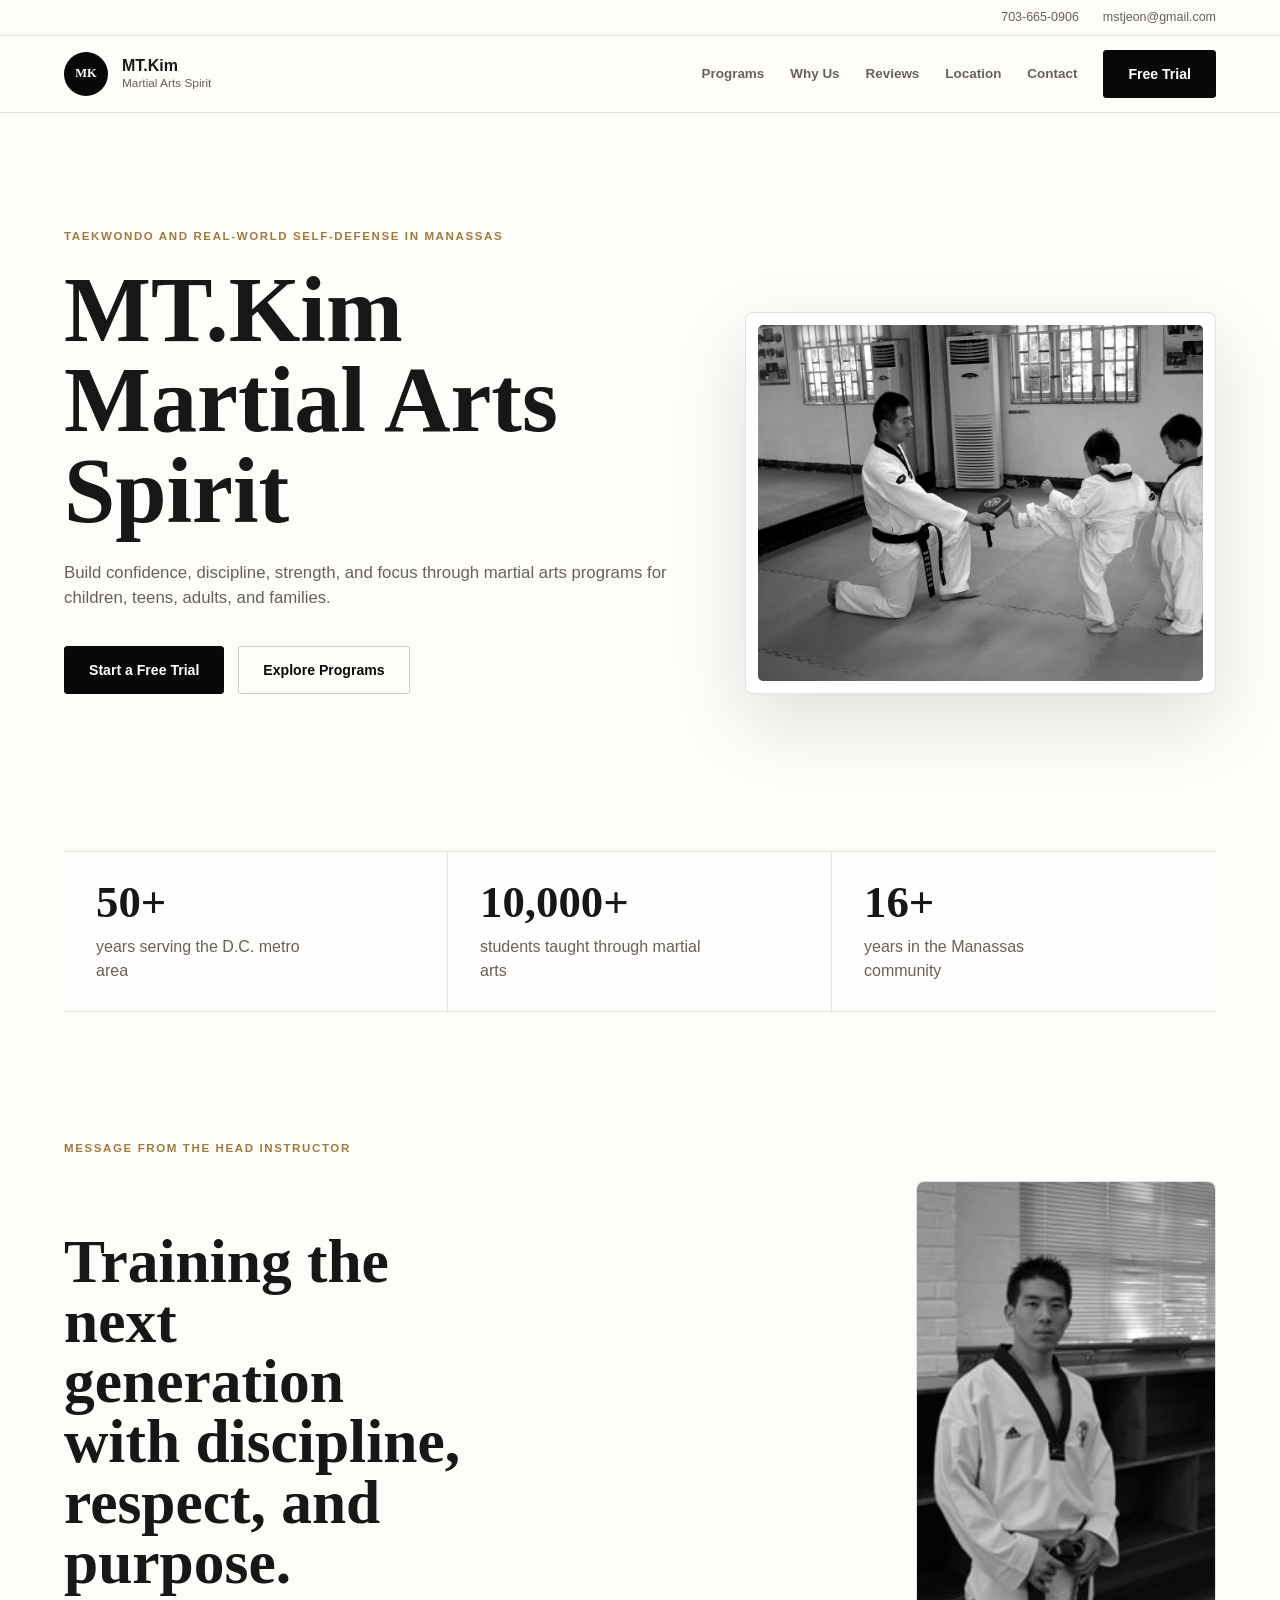
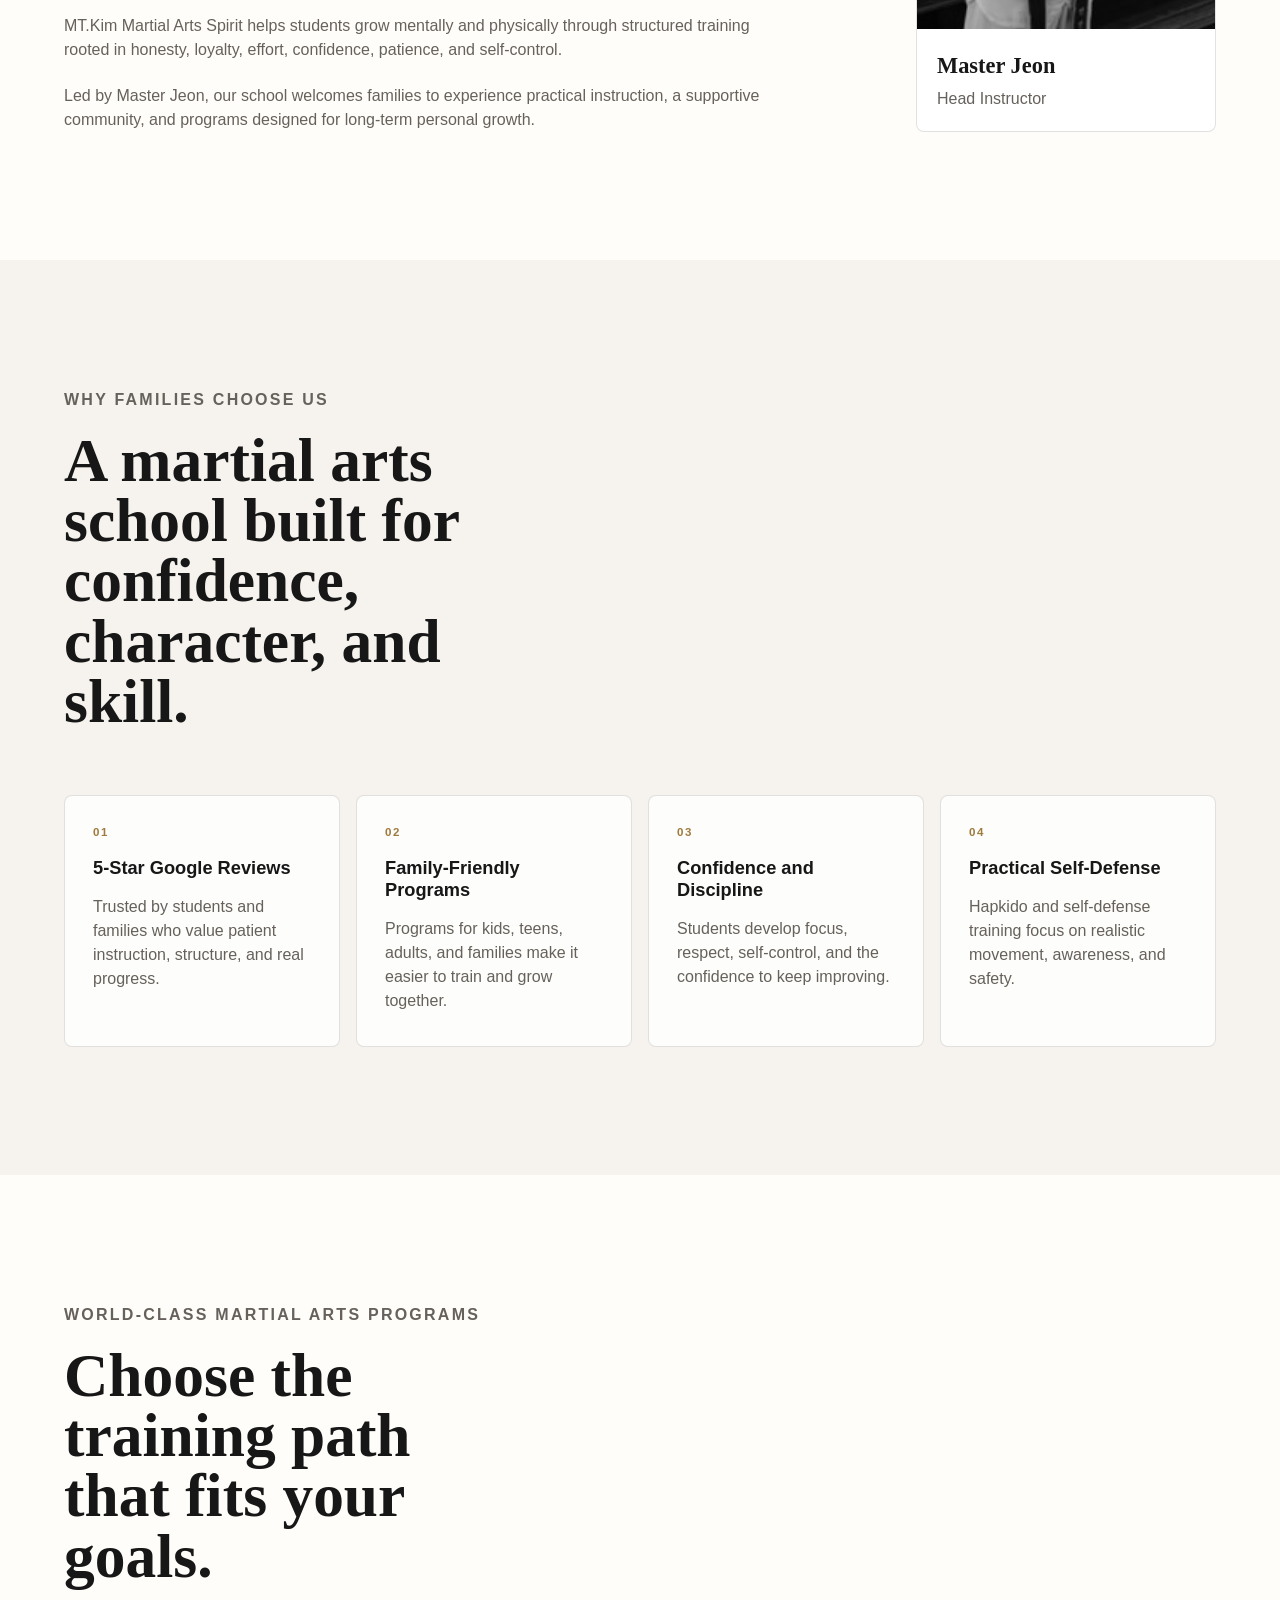
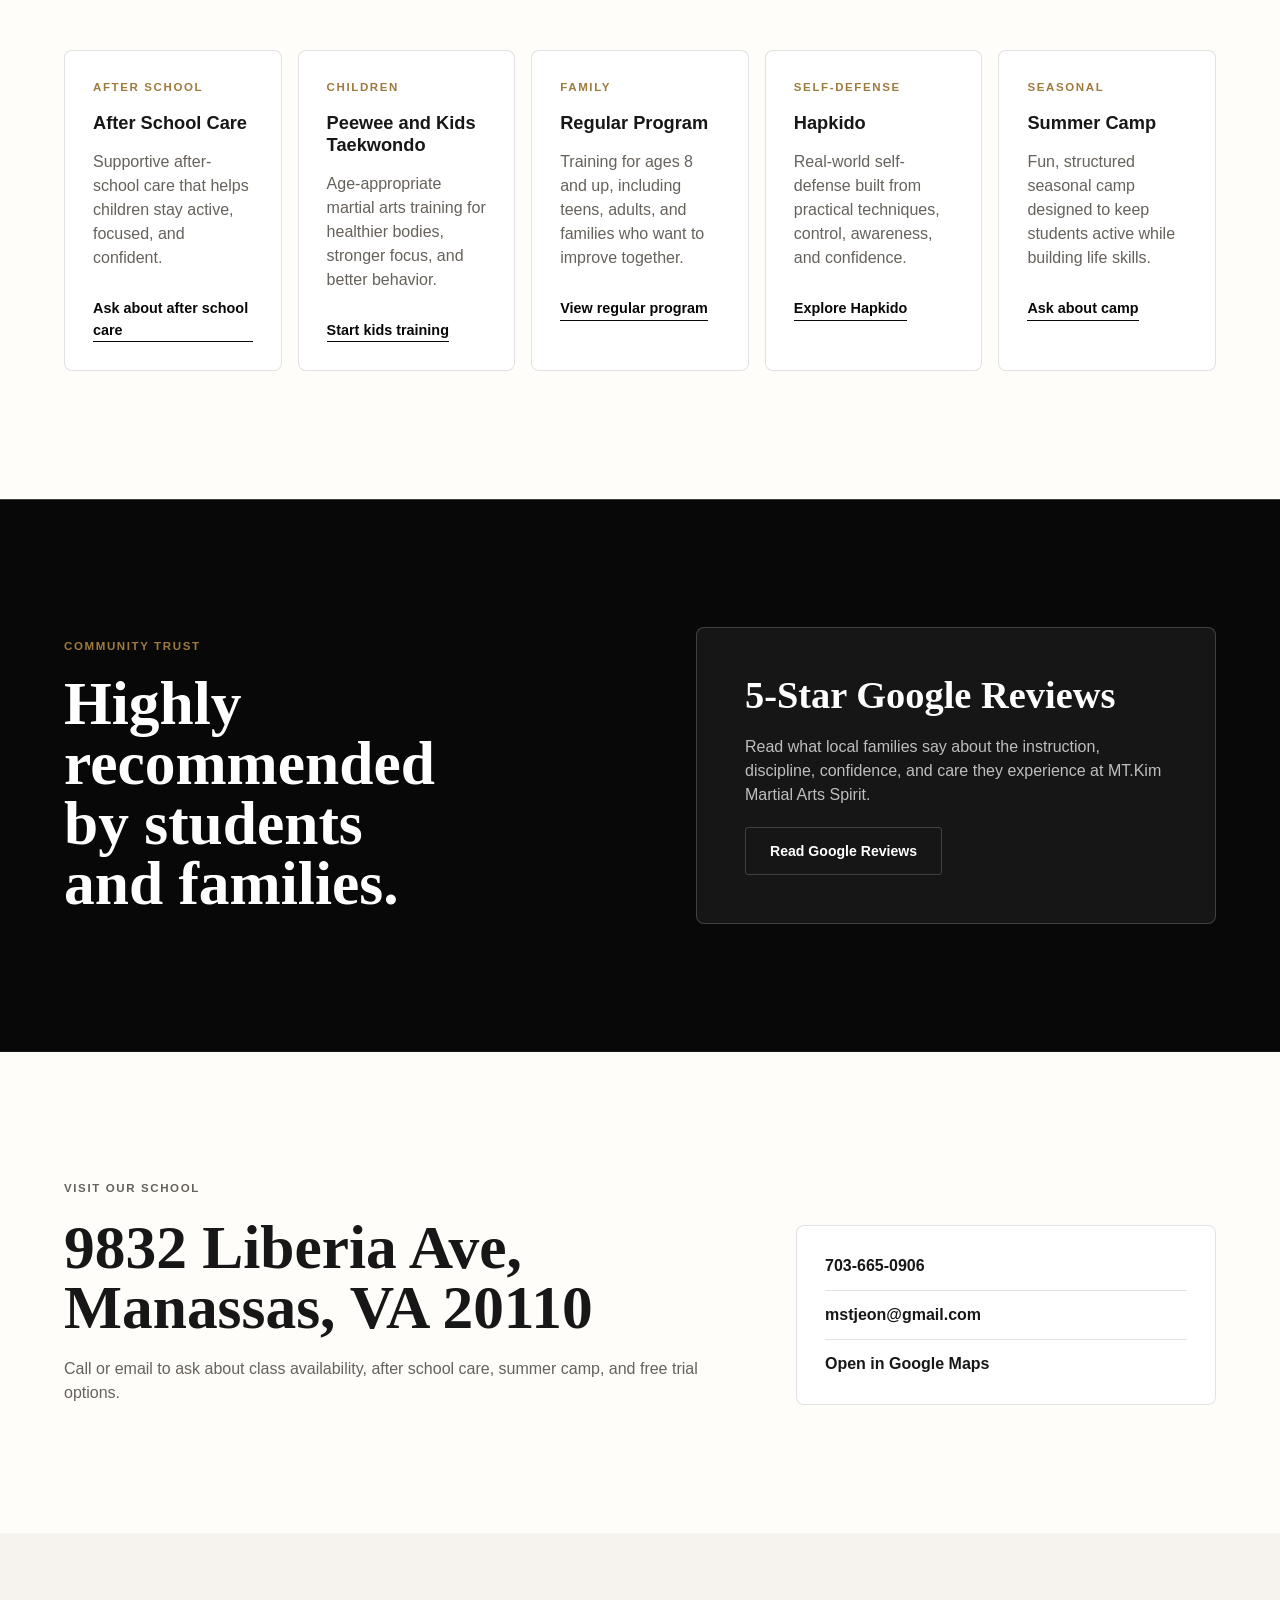
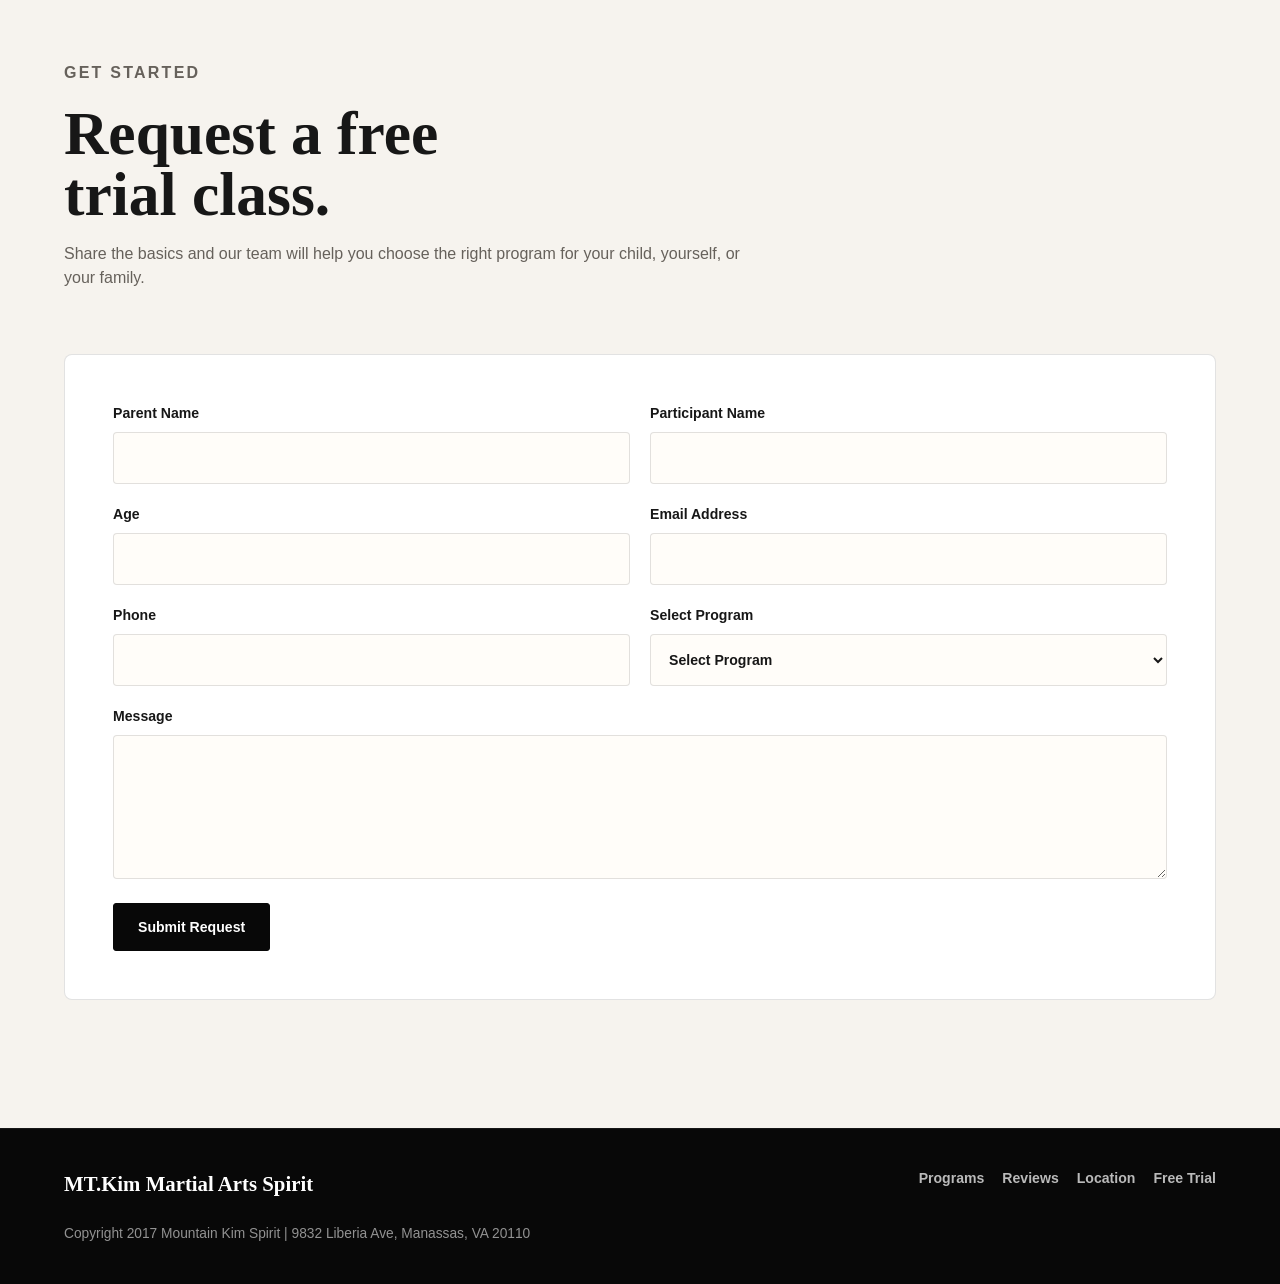
==== index.html @ e0087746 "Refine landing page visual design" ====
<!DOCTYPE html>
<html lang="en">
  <head>
    <meta charset="UTF-8" />
    <meta name="viewport" content="width=device-width, initial-scale=1.0" />
    <meta
      name="description"
      content="MT.Kim Martial Arts Spirit offers Taekwondo, Hapkido, after school care, summer camp, and family martial arts programs in Manassas, Virginia."
    />
    <meta
      http-equiv="Content-Security-Policy"
      content="default-src 'self'; base-uri 'self'; object-src 'none'; script-src 'self'; style-src 'self'; img-src 'self' data:; connect-src 'none'; font-src 'self'; form-action 'self'; upgrade-insecure-requests"
    />
    <meta name="referrer" content="strict-origin-when-cross-origin" />
    <title>MT.Kim Martial Arts Spirit | Taekwondo in Manassas, VA</title>
    <link rel="stylesheet" href="styles.css" />
    <script src="script.js" defer></script>
  </head>
  <body>
    <header class="site-header" data-header>
      <div class="top-bar" aria-label="School contact information">
        <a href="tel:+17036650906">703-665-0906</a>
        <a href="mailto:mstjeon@gmail.com">mstjeon@gmail.com</a>
      </div>

      <nav class="main-nav" aria-label="Primary navigation">
        <a class="brand" href="#home" aria-label="MT.Kim Martial Arts Spirit home">
          <span class="brand-mark" aria-hidden="true">MK</span>
          <span class="brand-text">
            <strong>MT.Kim</strong>
            <small>Martial Arts Spirit</small>
          </span>
        </a>

        <button
          class="nav-toggle"
          type="button"
          aria-label="Open navigation"
          aria-expanded="false"
          aria-controls="site-menu"
          data-nav-toggle
        >
          <span></span>
          <span></span>
        </button>

        <div class="nav-links" id="site-menu" data-nav-menu>
          <a href="#programs">Programs</a>
          <a href="#why-us">Why Us</a>
          <a href="#reviews">Reviews</a>
          <a href="#location">Location</a>
          <a href="#contact">Contact</a>
          <a class="nav-cta" href="#contact">Free Trial</a>
        </div>
      </nav>
    </header>

    <main>
      <section class="hero-section" id="home" aria-labelledby="hero-title">
        <div class="hero-content">
          <p class="eyebrow">Taekwondo and real-world self-defense in Manassas</p>
          <h1 id="hero-title">MT.Kim Martial Arts Spirit</h1>
          <p class="hero-copy">
            Build confidence, discipline, strength, and focus through martial arts programs for children, teens,
            adults, and families.
          </p>
          <div class="hero-actions" aria-label="Primary calls to action">
            <a class="button button-primary" href="#contact">Start a Free Trial</a>
            <a class="button button-secondary" href="#programs">Explore Programs</a>
          </div>
        </div>

        <figure class="hero-media">
          <img
            src="assets/taekwondo-training.jpg"
            alt="Taekwondo students training together in a clean martial arts studio"
            width="1280"
            height="848"
            decoding="async"
          />
        </figure>

        <dl class="trust-strip" aria-label="School highlights">
          <div>
            <dt>50+</dt>
            <dd>years serving the D.C. metro area</dd>
          </div>
          <div>
            <dt>10,000+</dt>
            <dd>students taught through martial arts</dd>
          </div>
          <div>
            <dt>16+</dt>
            <dd>years in the Manassas community</dd>
          </div>
        </dl>
      </section>

      <section class="intro-section" id="intro" aria-labelledby="intro-title">
        <div class="section-kicker">Message from the head instructor</div>
        <div class="intro-layout">
          <div class="intro-copy">
            <h2 id="intro-title">Training the next generation with discipline, respect, and purpose.</h2>
            <p>
              MT.Kim Martial Arts Spirit helps students grow mentally and physically through structured training rooted
              in honesty, loyalty, effort, confidence, patience, and self-control.
            </p>
            <p>
              Led by Master Jeon, our school welcomes families to experience practical instruction, a supportive
              community, and programs designed for long-term personal growth.
            </p>
          </div>
          <aside class="instructor-card" aria-label="Instructor information">
            <figure>
              <img
                src="assets/master-jeon.jpg"
                alt="Master Jeon, head instructor at MT.Kim Martial Arts Spirit"
                width="200"
                height="300"
                loading="lazy"
                decoding="async"
              />
            </figure>
            <div>
              <strong>Master Jeon</strong>
              <span>Head Instructor</span>
            </div>
          </aside>
        </div>
      </section>

      <section class="why-section" id="why-us" aria-labelledby="why-title">
        <div class="section-heading">
          <p class="eyebrow">Why families choose us</p>
          <h2 id="why-title">A martial arts school built for confidence, character, and skill.</h2>
        </div>

        <div class="feature-grid">
          <article class="feature-card">
            <span class="card-index">01</span>
            <h3>5-Star Google Reviews</h3>
            <p>Trusted by students and families who value patient instruction, structure, and real progress.</p>
          </article>
          <article class="feature-card">
            <span class="card-index">02</span>
            <h3>Family-Friendly Programs</h3>
            <p>Programs for kids, teens, adults, and families make it easier to train and grow together.</p>
          </article>
          <article class="feature-card">
            <span class="card-index">03</span>
            <h3>Confidence and Discipline</h3>
            <p>Students develop focus, respect, self-control, and the confidence to keep improving.</p>
          </article>
          <article class="feature-card">
            <span class="card-index">04</span>
            <h3>Practical Self-Defense</h3>
            <p>Hapkido and self-defense training focus on realistic movement, awareness, and safety.</p>
          </article>
        </div>
      </section>

      <section class="programs-section" id="programs" aria-labelledby="programs-title">
        <div class="section-heading">
          <p class="eyebrow">World-class martial arts programs</p>
          <h2 id="programs-title">Choose the training path that fits your goals.</h2>
        </div>

        <div class="program-grid">
          <article class="program-card">
            <span class="program-label">After School</span>
            <h3>After School Care</h3>
            <p>Supportive after-school care that helps children stay active, focused, and confident.</p>
            <a href="#contact">Ask about after school care</a>
          </article>
          <article class="program-card">
            <span class="program-label">Children</span>
            <h3>Peewee and Kids Taekwondo</h3>
            <p>Age-appropriate martial arts training for healthier bodies, stronger focus, and better behavior.</p>
            <a href="#contact">Start kids training</a>
          </article>
          <article class="program-card">
            <span class="program-label">Family</span>
            <h3>Regular Program</h3>
            <p>Training for ages 8 and up, including teens, adults, and families who want to improve together.</p>
            <a href="#contact">View regular program</a>
          </article>
          <article class="program-card">
            <span class="program-label">Self-Defense</span>
            <h3>Hapkido</h3>
            <p>Real-world self-defense built from practical techniques, control, awareness, and confidence.</p>
            <a href="#contact">Explore Hapkido</a>
          </article>
          <article class="program-card program-card-wide">
            <span class="program-label">Seasonal</span>
            <h3>Summer Camp</h3>
            <p>Fun, structured seasonal camp designed to keep students active while building life skills.</p>
            <a href="#contact">Ask about camp</a>
          </article>
        </div>
      </section>

      <section class="reviews-section" id="reviews" aria-labelledby="reviews-title">
        <div>
          <p class="eyebrow">Community trust</p>
          <h2 id="reviews-title">Highly recommended by students and families.</h2>
        </div>
        <div class="review-panel">
          <strong>5-Star Google Reviews</strong>
          <p>
            Read what local families say about the instruction, discipline, confidence, and care they experience at
            MT.Kim Martial Arts Spirit.
          </p>
          <a
            class="button button-secondary"
            href="https://www.google.com/search?q=MT.Kim+Martial+Arts+Spirit+reviews"
            target="_blank"
            rel="noopener noreferrer"
          >
            Read Google Reviews
          </a>
        </div>
      </section>

      <section class="location-section" id="location" aria-labelledby="location-title">
        <div class="location-copy">
          <p class="eyebrow">Visit our school</p>
          <h2 id="location-title">9832 Liberia Ave, Manassas, VA 20110</h2>
          <p>
            Call or email to ask about class availability, after school care, summer camp, and free trial options.
          </p>
        </div>
        <address class="contact-panel">
          <a href="tel:+17036650906">703-665-0906</a>
          <a href="mailto:mstjeon@gmail.com">mstjeon@gmail.com</a>
          <a
            href="https://www.google.com/maps/search/?api=1&query=9832+Liberia+Ave+Manassas+VA+20110"
            target="_blank"
            rel="noopener noreferrer"
          >
            Open in Google Maps
          </a>
        </address>
      </section>

      <section class="contact-section" id="contact" aria-labelledby="contact-title">
        <div class="section-heading">
          <p class="eyebrow">Get started</p>
          <h2 id="contact-title">Request a free trial class.</h2>
          <p>
            Share the basics and our team will help you choose the right program for your child, yourself, or your
            family.
          </p>
        </div>

        <form class="contact-form" action="#" method="post" data-contact-form>
          <div class="form-grid">
            <label for="parent-name">
              Parent Name
              <input id="parent-name" name="parentName" type="text" autocomplete="name" required />
            </label>
            <label for="participant-name">
              Participant Name
              <input id="participant-name" name="participantName" type="text" autocomplete="name" required />
            </label>
            <label for="age">
              Age
              <input id="age" name="age" type="number" inputmode="numeric" min="3" max="99" required />
            </label>
            <label for="email">
              Email Address
              <input id="email" name="email" type="email" autocomplete="email" required />
            </label>
            <label for="phone">
              Phone
              <input id="phone" name="phone" type="tel" autocomplete="tel" required />
            </label>
            <label for="program">
              Select Program
              <select id="program" name="program" required>
                <option value="">Select Program</option>
                <option value="kids-taekwondo">Kids Taekwondo</option>
                <option value="adult-taekwondo">Adult Taekwondo</option>
                <option value="family-taekwondo">Family Taekwondo</option>
                <option value="hapkido">Hapkido</option>
                <option value="summer-camp">Summer Camp</option>
                <option value="after-school-care">After School Care</option>
              </select>
            </label>
            <label class="form-wide" for="message">
              Message
              <textarea id="message" name="message" rows="5"></textarea>
            </label>
          </div>

          <div class="form-actions">
            <button class="button button-primary" type="submit">Submit Request</button>
            <p class="form-status" role="status" aria-live="polite" data-form-status></p>
          </div>
        </form>
      </section>
    </main>

    <footer class="site-footer">
      <a class="footer-brand" href="#home">MT.Kim Martial Arts Spirit</a>
      <div class="footer-links" aria-label="Footer navigation">
        <a href="#programs">Programs</a>
        <a href="#reviews">Reviews</a>
        <a href="#location">Location</a>
        <a href="#contact">Free Trial</a>
      </div>
      <p>Copyright 2017 Mountain Kim Spirit | 9832 Liberia Ave, Manassas, VA 20110</p>
    </footer>
  </body>
</html>
---- styles.css ----
:root {
  --black: #080808;
  --ink: #171717;
  --muted: #66615b;
  --stone: #f6f3ee;
  --paper: #fffdf9;
  --white: #ffffff;
  --line: rgba(23, 23, 23, 0.12);
  --line-strong: rgba(23, 23, 23, 0.22);
  --line-invert: rgba(255, 255, 255, 0.18);
  --gold: #9f7a3d;
  --shadow: 0 28px 80px rgba(8, 8, 8, 0.12);
  --shadow-tight: 0 16px 48px rgba(8, 8, 8, 0.1);
  --radius: 8px;
  --page: clamp(20px, 5vw, 80px);
  --max: 1320px;
  --sans: Arial, Helvetica, sans-serif;
  --serif: Georgia, "Times New Roman", serif;
}

*,
*::before,
*::after {
  box-sizing: border-box;
}

html {
  scroll-behavior: smooth;
  scroll-padding-top: 104px;
}

body {
  min-width: 320px;
  margin: 0;
  color: var(--ink);
  background: var(--paper);
  font-family: var(--sans);
  line-height: 1.5;
  overflow-x: clip;
  text-rendering: optimizeLegibility;
}

img,
svg {
  display: block;
  max-width: 100%;
}

img {
  height: auto;
}

a {
  color: inherit;
  text-decoration: none;
}

button,
input,
select,
textarea {
  font: inherit;
}

h1,
h2,
h3,
p,
figure,
dl,
dd {
  margin: 0;
}

.site-header {
  position: sticky;
  top: 0;
  z-index: 20;
  color: var(--ink);
  background: rgba(255, 253, 249, 0.94);
  border-bottom: 1px solid var(--line);
  backdrop-filter: blur(18px);
}

.site-header.is-scrolled {
  box-shadow: var(--shadow-tight);
}

.top-bar {
  display: flex;
  justify-content: flex-end;
  gap: 24px;
  max-width: var(--max);
  margin: 0 auto;
  padding: 8px var(--page);
  color: var(--muted);
  font-size: 0.78rem;
  border-bottom: 1px solid var(--line);
}

.main-nav {
  position: relative;
  display: flex;
  align-items: center;
  justify-content: space-between;
  gap: 32px;
  max-width: var(--max);
  min-height: 76px;
  margin: 0 auto;
  padding: 0 var(--page);
}

.brand {
  display: inline-flex;
  align-items: center;
  gap: 14px;
  min-width: 0;
  max-width: 100%;
}

.brand-mark {
  display: grid;
  flex: 0 0 auto;
  place-items: center;
  width: 44px;
  aspect-ratio: 1;
  color: var(--white);
  background: var(--black);
  border-radius: 50%;
  font-family: var(--serif);
  font-size: 0.78rem;
  font-weight: 700;
}

.brand-text {
  display: grid;
  gap: 2px;
}

.brand-text strong {
  font-size: 1rem;
  line-height: 1.1;
}

.brand-text small {
  color: var(--muted);
  font-size: 0.74rem;
  line-height: 1.2;
}

.nav-links {
  display: flex;
  align-items: center;
  gap: 26px;
  color: var(--muted);
  font-size: 0.84rem;
  font-weight: 800;
}

.nav-links a {
  padding: 10px 0;
  transition: color 160ms ease;
}

.nav-links a:hover {
  color: var(--black);
}

.nav-links .nav-cta,
.button {
  display: inline-flex;
  align-items: center;
  justify-content: center;
  min-height: 48px;
  padding: 0 24px;
  border: 1px solid currentColor;
  border-radius: 3px;
  font-size: 0.88rem;
  font-weight: 900;
  line-height: 1;
  text-align: center;
  transition: background 180ms ease, border-color 180ms ease, color 180ms ease, transform 180ms ease;
}

.button:hover,
.nav-links .nav-cta:hover {
  transform: translateY(-2px);
}

.nav-links .nav-cta,
.button-primary {
  color: var(--white);
  border-color: var(--black);
  background: var(--black);
}

.button-secondary {
  color: var(--black);
  border-color: var(--line-strong);
  background: transparent;
}

.nav-toggle {
  display: none;
  flex: 0 0 auto;
  place-content: center;
  width: 44px;
  height: 44px;
  border: 1px solid var(--line-strong);
  border-radius: 50%;
  color: var(--black);
  background: transparent;
  cursor: pointer;
}

.nav-toggle span {
  display: block;
  width: 18px;
  height: 2px;
  margin: 4px auto;
  background: currentColor;
}

.hero-section {
  display: grid;
  grid-template-columns: minmax(0, 1fr) minmax(320px, 0.78fr);
  gap: clamp(40px, 6vw, 96px);
  align-items: center;
  max-width: var(--max);
  margin: 0 auto;
  padding: clamp(72px, 9vw, 128px) var(--page) 0;
  background: var(--paper);
}

.hero-content {
  padding-bottom: clamp(40px, 7vw, 80px);
}

.eyebrow,
.section-kicker,
.card-index,
.program-label {
  color: var(--gold);
  font-size: 0.72rem;
  font-weight: 900;
  letter-spacing: 0.14em;
  text-transform: uppercase;
}

.hero-content .eyebrow {
  margin-bottom: 20px;
}

h1,
h2 {
  font-family: var(--serif);
  font-weight: 700;
  letter-spacing: 0;
  line-height: 0.98;
}

h1 {
  max-width: 12ch;
  font-size: clamp(3.4rem, 7.2vw, 6.7rem);
}

h2 {
  max-width: 13ch;
  font-size: clamp(2.15rem, 4.8vw, 4.75rem);
}

h3 {
  color: inherit;
  font-size: clamp(1.14rem, 1.35vw, 1.38rem);
  line-height: 1.2;
}

.hero-copy {
  max-width: 620px;
  margin-top: 24px;
  color: var(--muted);
  font-size: clamp(1.05rem, 1.3vw, 1.24rem);
}

.hero-actions {
  display: flex;
  flex-wrap: wrap;
  gap: 14px;
  margin-top: 36px;
}

.hero-media {
  position: relative;
  align-self: end;
  margin-bottom: clamp(40px, 7vw, 80px);
  padding: 12px;
  border: 1px solid var(--line);
  border-radius: var(--radius);
  background: var(--white);
  box-shadow: var(--shadow);
}

.hero-media::before {
  position: absolute;
  inset: 28px -18px -18px 28px;
  z-index: -1;
  border: 1px solid var(--line-strong);
  border-radius: var(--radius);
  content: "";
}

.hero-media img {
  width: 100%;
  aspect-ratio: 5 / 4;
  object-fit: cover;
  border-radius: 5px;
  filter: grayscale(1) contrast(1.04);
}

.trust-strip {
  grid-column: 1 / -1;
  display: grid;
  grid-template-columns: repeat(3, minmax(0, 1fr));
  border-top: 1px solid var(--line);
  border-bottom: 1px solid var(--line);
}

.trust-strip div {
  min-height: 128px;
  padding: 28px 32px;
  border-right: 1px solid var(--line);
  background: rgba(255, 255, 255, 0.58);
}

.trust-strip div:last-child {
  border-right: 0;
}

.trust-strip dt {
  font-family: var(--serif);
  font-size: clamp(2.1rem, 3.5vw, 3.75rem);
  font-weight: 700;
  line-height: 1;
}

.trust-strip dd {
  max-width: 230px;
  margin-top: 10px;
  color: var(--muted);
}

.intro-section,
.why-section,
.programs-section,
.reviews-section,
.location-section,
.contact-section {
  max-width: var(--max);
  margin: 0 auto;
  padding: clamp(72px, 10vw, 136px) var(--page);
}

.intro-layout {
  display: grid;
  grid-template-columns: minmax(0, 1fr) minmax(240px, 320px);
  gap: clamp(32px, 7vw, 104px);
  align-items: end;
  margin-top: 24px;
}

.intro-copy p,
.section-heading p,
.feature-card p,
.program-card p,
.review-panel p,
.location-copy p {
  color: var(--muted);
}

.intro-copy p {
  max-width: 720px;
  margin-top: 22px;
  font-size: clamp(1rem, 1.15vw, 1.13rem);
}

.instructor-card {
  justify-self: end;
  overflow: hidden;
  width: min(100%, 300px);
  border: 1px solid var(--line);
  border-radius: var(--radius);
  background: var(--white);
}

.instructor-card img {
  width: 100%;
  aspect-ratio: 2 / 3;
  object-fit: cover;
  filter: grayscale(1);
}

.instructor-card div {
  display: grid;
  gap: 4px;
  padding: 20px;
}

.instructor-card strong {
  font-family: var(--serif);
  font-size: 1.4rem;
}

.instructor-card span {
  color: var(--muted);
}

.why-section,
.contact-section {
  background: var(--stone);
  box-shadow: 0 0 0 100vmax var(--stone);
  clip-path: inset(0 -100vmax);
}

.section-heading {
  display: grid;
  gap: 18px;
  max-width: 840px;
  margin-bottom: clamp(32px, 5vw, 64px);
}

.section-heading p {
  max-width: 700px;
  font-size: clamp(1rem, 1.15vw, 1.13rem);
}

.feature-grid,
.program-grid {
  display: grid;
  gap: 16px;
}

.feature-grid {
  grid-template-columns: repeat(4, minmax(0, 1fr));
}

.feature-card,
.program-card {
  display: grid;
  align-content: start;
  gap: 16px;
  min-height: 252px;
  padding: 28px;
  border: 1px solid var(--line);
  border-radius: var(--radius);
  background: rgba(255, 255, 255, 0.78);
  transition: border-color 180ms ease, transform 180ms ease, box-shadow 180ms ease;
}

.feature-card:hover,
.program-card:hover {
  border-color: var(--line-strong);
  box-shadow: var(--shadow-tight);
  transform: translateY(-3px);
}

.program-grid {
  grid-template-columns: repeat(5, minmax(0, 1fr));
}

.program-card {
  min-height: 284px;
  background: var(--white);
}

.program-card a {
  align-self: end;
  justify-self: start;
  margin-top: 12px;
  color: var(--black);
  font-size: 0.9rem;
  font-weight: 900;
  border-bottom: 1px solid currentColor;
}

.reviews-section {
  display: grid;
  grid-template-columns: minmax(0, 1fr) minmax(280px, 520px);
  gap: clamp(32px, 6vw, 88px);
  align-items: center;
  color: var(--white);
  background: var(--black);
  box-shadow: 0 0 0 100vmax var(--black);
  clip-path: inset(0 -100vmax);
}

.reviews-section h2 {
  margin-top: 18px;
}

.review-panel {
  display: grid;
  gap: 20px;
  padding: clamp(28px, 4vw, 48px);
  border: 1px solid var(--line-invert);
  border-radius: var(--radius);
  background: rgba(255, 255, 255, 0.06);
}

.review-panel strong {
  font-family: var(--serif);
  font-size: clamp(1.8rem, 3vw, 3rem);
  line-height: 1;
}

.review-panel p {
  color: rgba(255, 255, 255, 0.72);
}

.review-panel .button-secondary {
  justify-self: start;
  color: var(--white);
  border-color: var(--line-invert);
}

.location-section {
  display: grid;
  grid-template-columns: minmax(0, 1fr) minmax(280px, 420px);
  gap: clamp(32px, 6vw, 88px);
  align-items: end;
}

.location-copy {
  display: grid;
  gap: 20px;
}

.location-copy h2 {
  max-width: 760px;
}

.contact-panel {
  display: grid;
  gap: 12px;
  padding: 28px;
  border: 1px solid var(--line);
  border-radius: var(--radius);
  font-style: normal;
  background: var(--white);
}

.contact-panel a {
  display: flex;
  justify-content: space-between;
  gap: 16px;
  padding-bottom: 12px;
  border-bottom: 1px solid var(--line);
  font-weight: 800;
}

.contact-panel a:last-child {
  padding-bottom: 0;
  border-bottom: 0;
}

.contact-form {
  padding: clamp(24px, 4vw, 48px);
  border: 1px solid var(--line);
  border-radius: var(--radius);
  background: var(--white);
}

.form-grid {
  display: grid;
  grid-template-columns: repeat(2, minmax(0, 1fr));
  gap: 20px;
}

.contact-form label {
  display: grid;
  gap: 8px;
  color: var(--ink);
  font-size: 0.88rem;
  font-weight: 900;
}

.contact-form input,
.contact-form select,
.contact-form textarea {
  width: 100%;
  min-height: 52px;
  padding: 12px 14px;
  color: var(--ink);
  border: 1px solid var(--line);
  border-radius: 4px;
  background: var(--paper);
  outline: none;
  transition: border-color 160ms ease, box-shadow 160ms ease;
}

.contact-form textarea {
  min-height: 144px;
  resize: vertical;
}

.contact-form input:focus,
.contact-form select:focus,
.contact-form textarea:focus {
  border-color: var(--black);
  box-shadow: 0 0 0 4px rgba(8, 8, 8, 0.08);
}

.form-wide {
  grid-column: 1 / -1;
}

.form-actions {
  display: flex;
  flex-wrap: wrap;
  align-items: center;
  gap: 20px;
  margin-top: 24px;
}

.form-status {
  min-height: 24px;
  color: var(--muted);
  font-weight: 700;
}

.site-footer {
  display: grid;
  grid-template-columns: minmax(0, 1fr) auto;
  gap: 24px;
  max-width: var(--max);
  margin: 0 auto;
  padding: 40px var(--page);
  color: rgba(255, 255, 255, 0.72);
  background: var(--black);
  box-shadow: 0 0 0 100vmax var(--black);
  clip-path: inset(0 -100vmax);
}

.footer-brand {
  color: var(--white);
  font-family: var(--serif);
  font-size: 1.3rem;
  font-weight: 700;
}

.footer-links {
  display: flex;
  flex-wrap: wrap;
  justify-content: flex-end;
  gap: 18px;
  font-size: 0.88rem;
  font-weight: 800;
}

.site-footer p {
  grid-column: 1 / -1;
  color: rgba(255, 255, 255, 0.56);
  font-size: 0.86rem;
}

@media (max-width: 1180px) {
  .program-grid {
    grid-template-columns: repeat(3, minmax(0, 1fr));
  }
}

@media (max-width: 1040px) {
  .hero-section,
  .intro-layout,
  .reviews-section,
  .location-section {
    grid-template-columns: 1fr;
  }

  .hero-media {
    max-width: 620px;
  }

  .instructor-card {
    justify-self: start;
  }

  .feature-grid {
    grid-template-columns: repeat(2, minmax(0, 1fr));
  }
}

@media (max-width: 860px) {
  html {
    scroll-padding-top: 84px;
  }

  .top-bar {
    display: none;
  }

  .main-nav {
    min-height: 72px;
  }

  .nav-toggle {
    display: inline-grid;
    margin-left: auto;
  }

  .brand {
    max-width: calc(100% - 60px);
  }

  .nav-links {
    position: absolute;
    top: calc(100% + 1px);
    right: var(--page);
    left: var(--page);
    display: none;
    padding: 16px;
    color: rgba(255, 255, 255, 0.78);
    border: 1px solid var(--line-invert);
    border-radius: var(--radius);
    background: var(--black);
    box-shadow: var(--shadow);
  }

  .nav-links.is-open {
    display: grid;
    gap: 8px;
  }

  .nav-links a {
    padding: 12px;
  }

  .nav-links a:hover {
    color: var(--white);
  }

  .nav-links .nav-cta {
    margin-top: 8px;
    color: var(--black);
    border-color: var(--white);
    background: var(--white);
  }

  .trust-strip {
    grid-template-columns: 1fr;
  }

  .trust-strip div {
    min-height: auto;
    border-right: 0;
    border-bottom: 1px solid var(--line);
  }

  .trust-strip div:last-child {
    border-bottom: 0;
  }
}

@media (max-width: 680px) {
  .brand {
    gap: 10px;
  }

  .brand-mark {
    width: 40px;
  }

  .brand-text strong {
    font-size: 0.92rem;
  }

  .brand-text small {
    font-size: 0.68rem;
  }

  h1 {
    max-width: 9ch;
    font-size: clamp(3rem, 15vw, 4.3rem);
  }

  h2 {
    max-width: none;
  }

  .hero-content .eyebrow {
    max-width: 32ch;
    font-size: 0.68rem;
    letter-spacing: 0.08em;
  }

  .hero-copy {
    max-width: 32ch;
    font-size: 1rem;
  }

  .hero-actions,
  .form-actions {
    align-items: stretch;
    flex-direction: column;
  }

  .button,
  .hero-actions .button,
  .form-actions .button {
    width: 100%;
  }

  .feature-grid,
  .program-grid,
  .form-grid,
  .site-footer {
    grid-template-columns: 1fr;
  }

  .feature-card,
  .program-card,
  .contact-form,
  .contact-panel,
  .review-panel {
    padding: 24px;
  }

  .footer-links {
    justify-content: flex-start;
  }
}
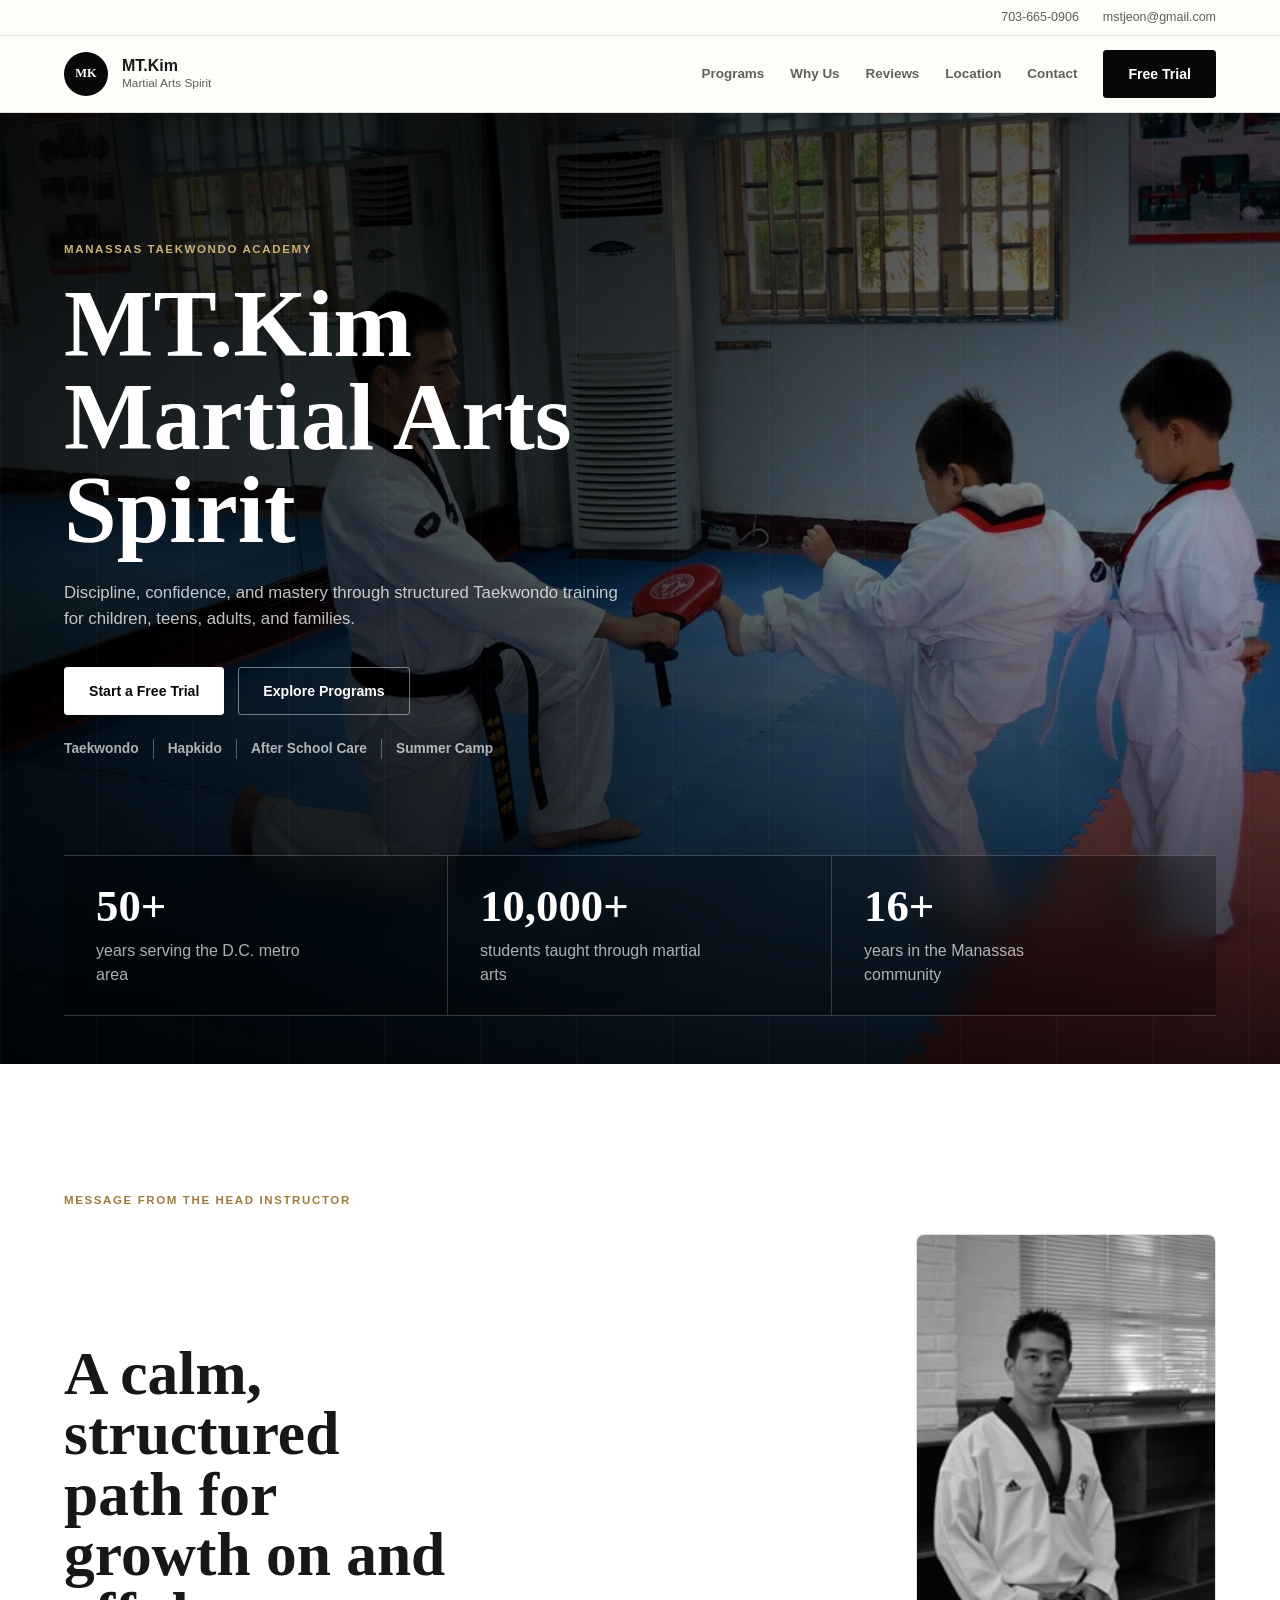
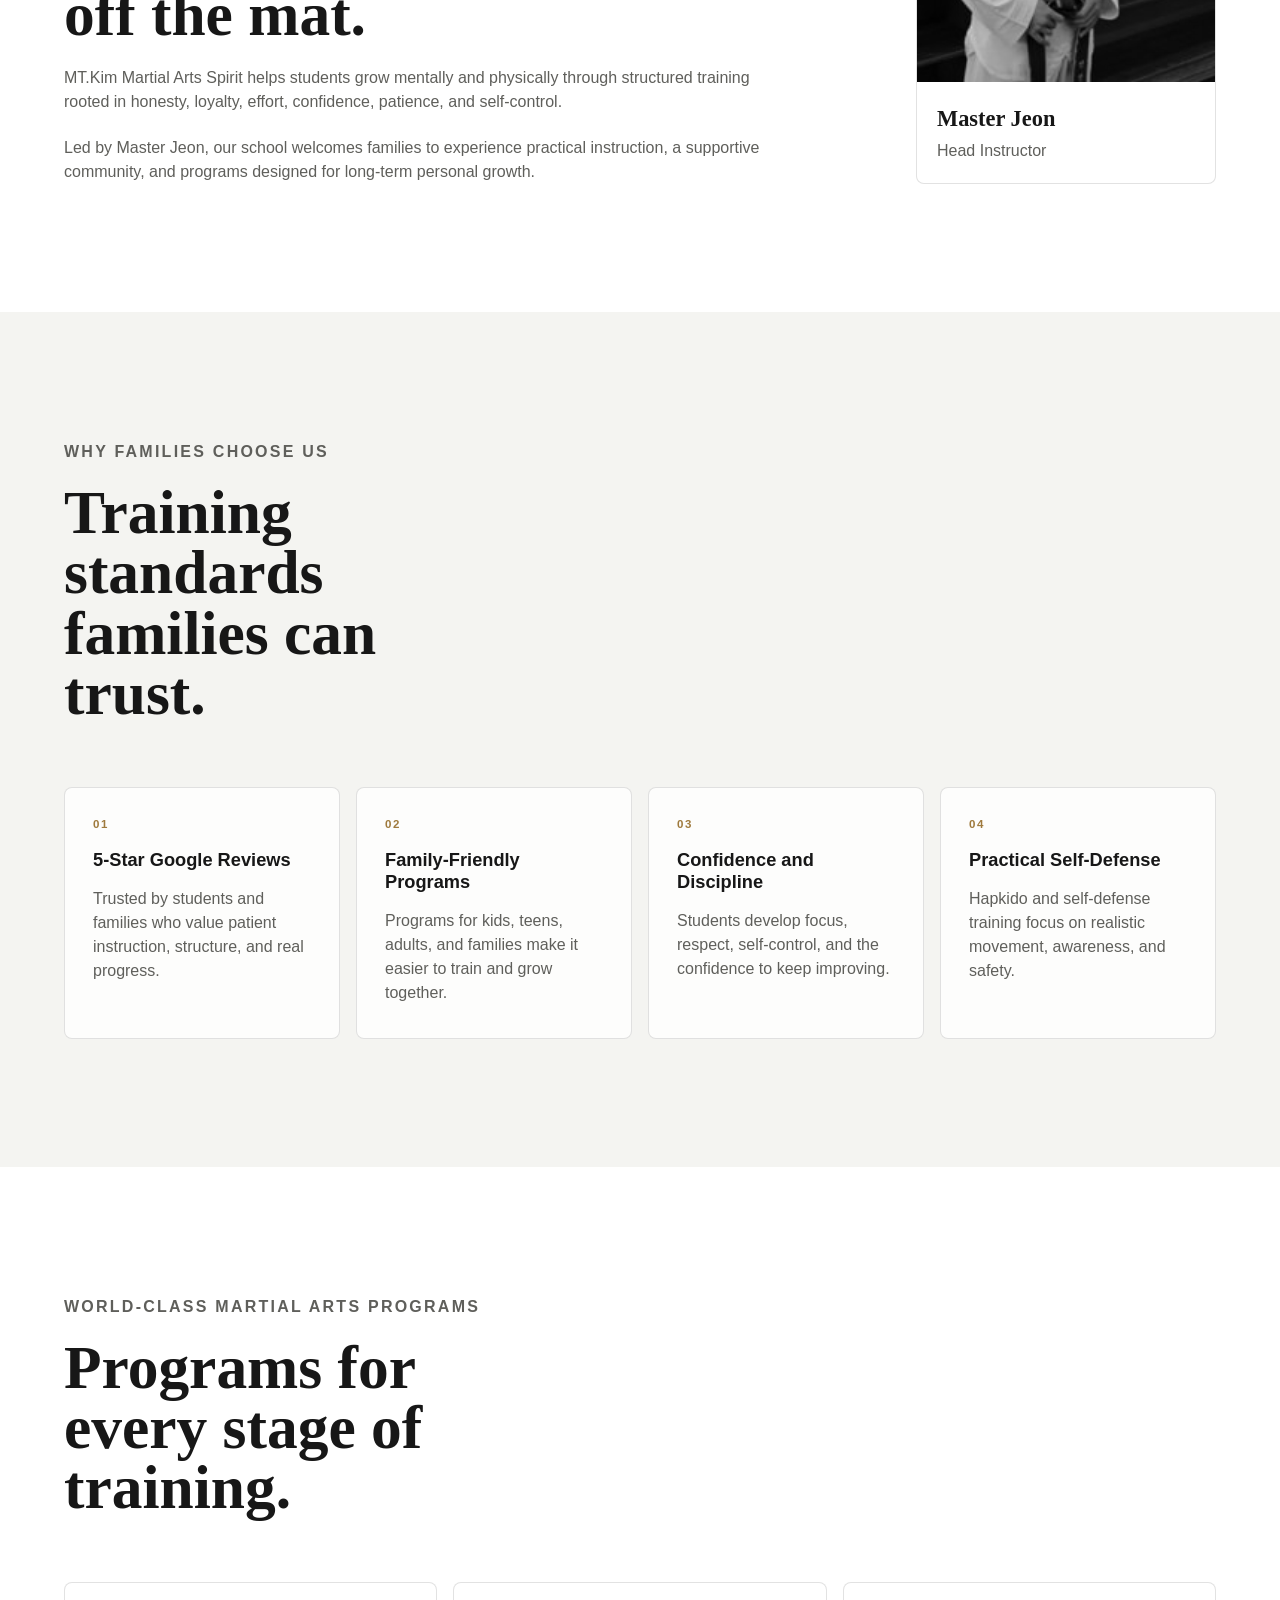
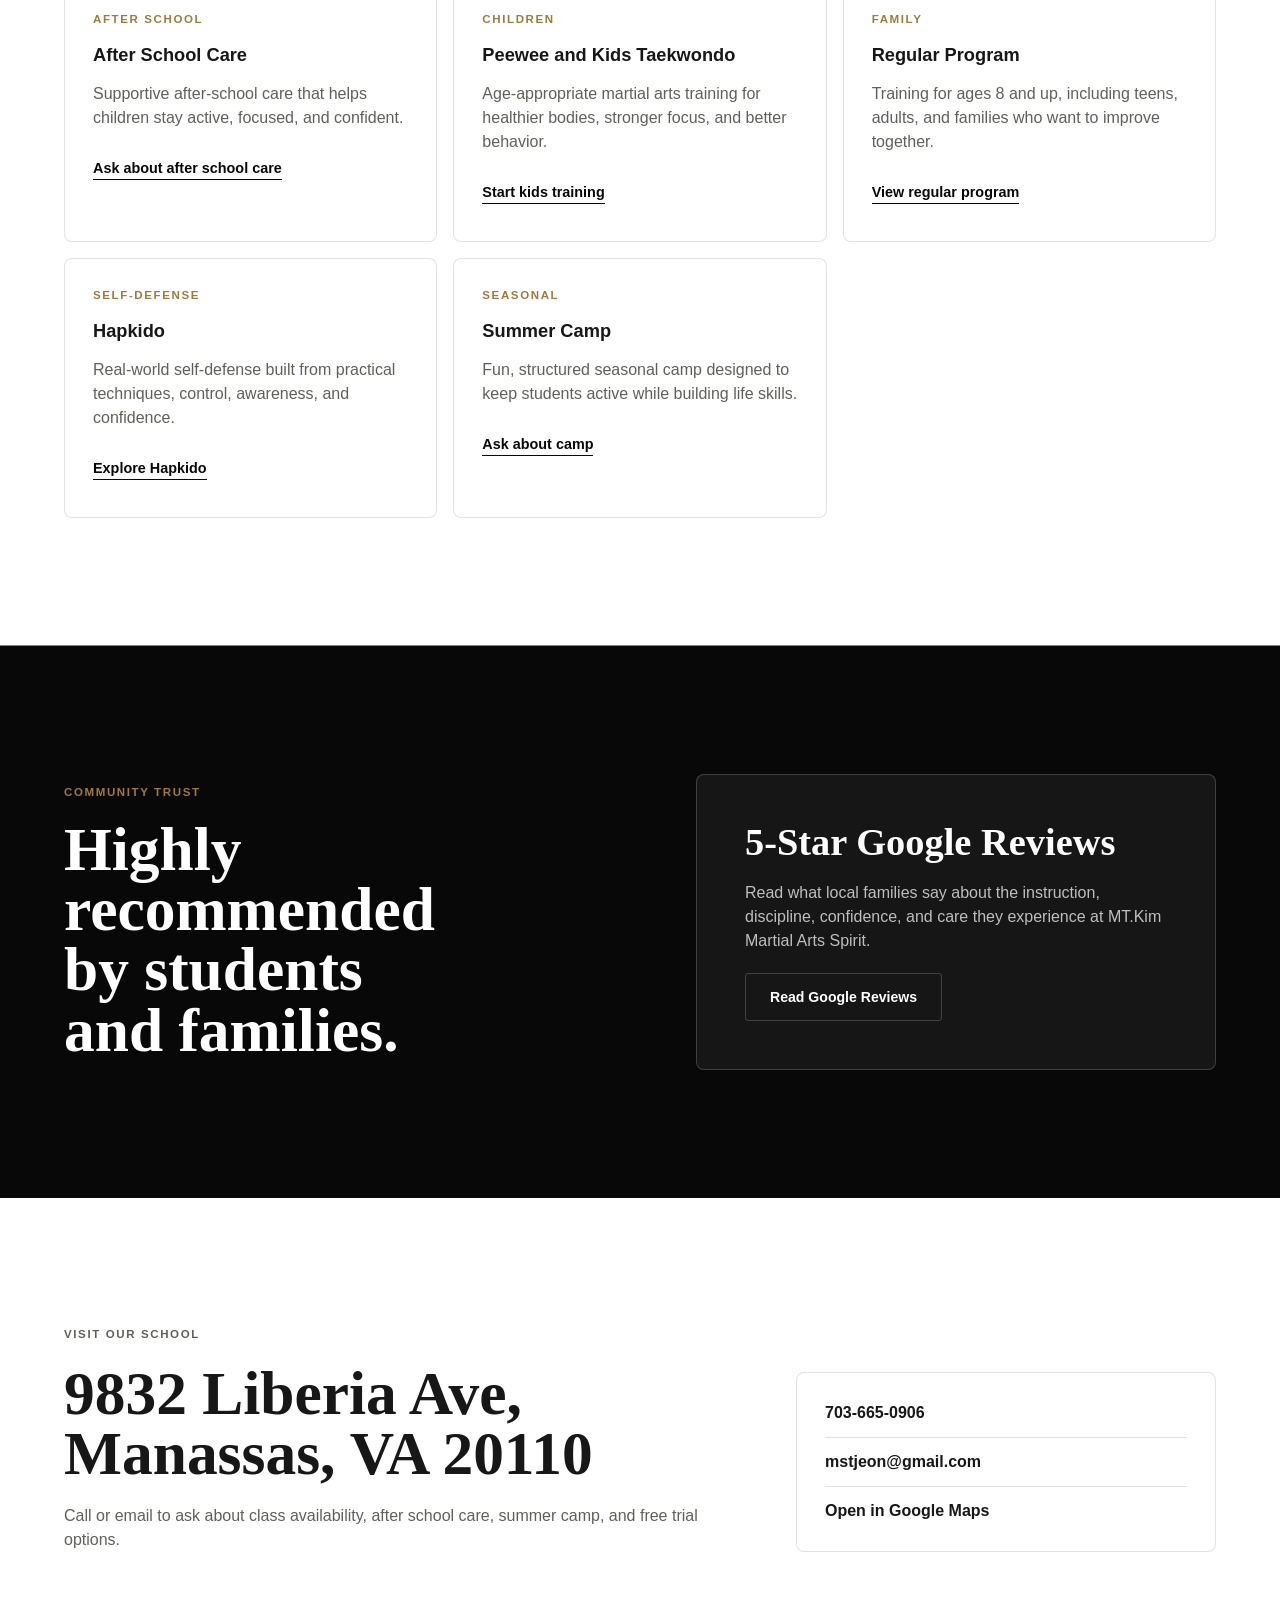
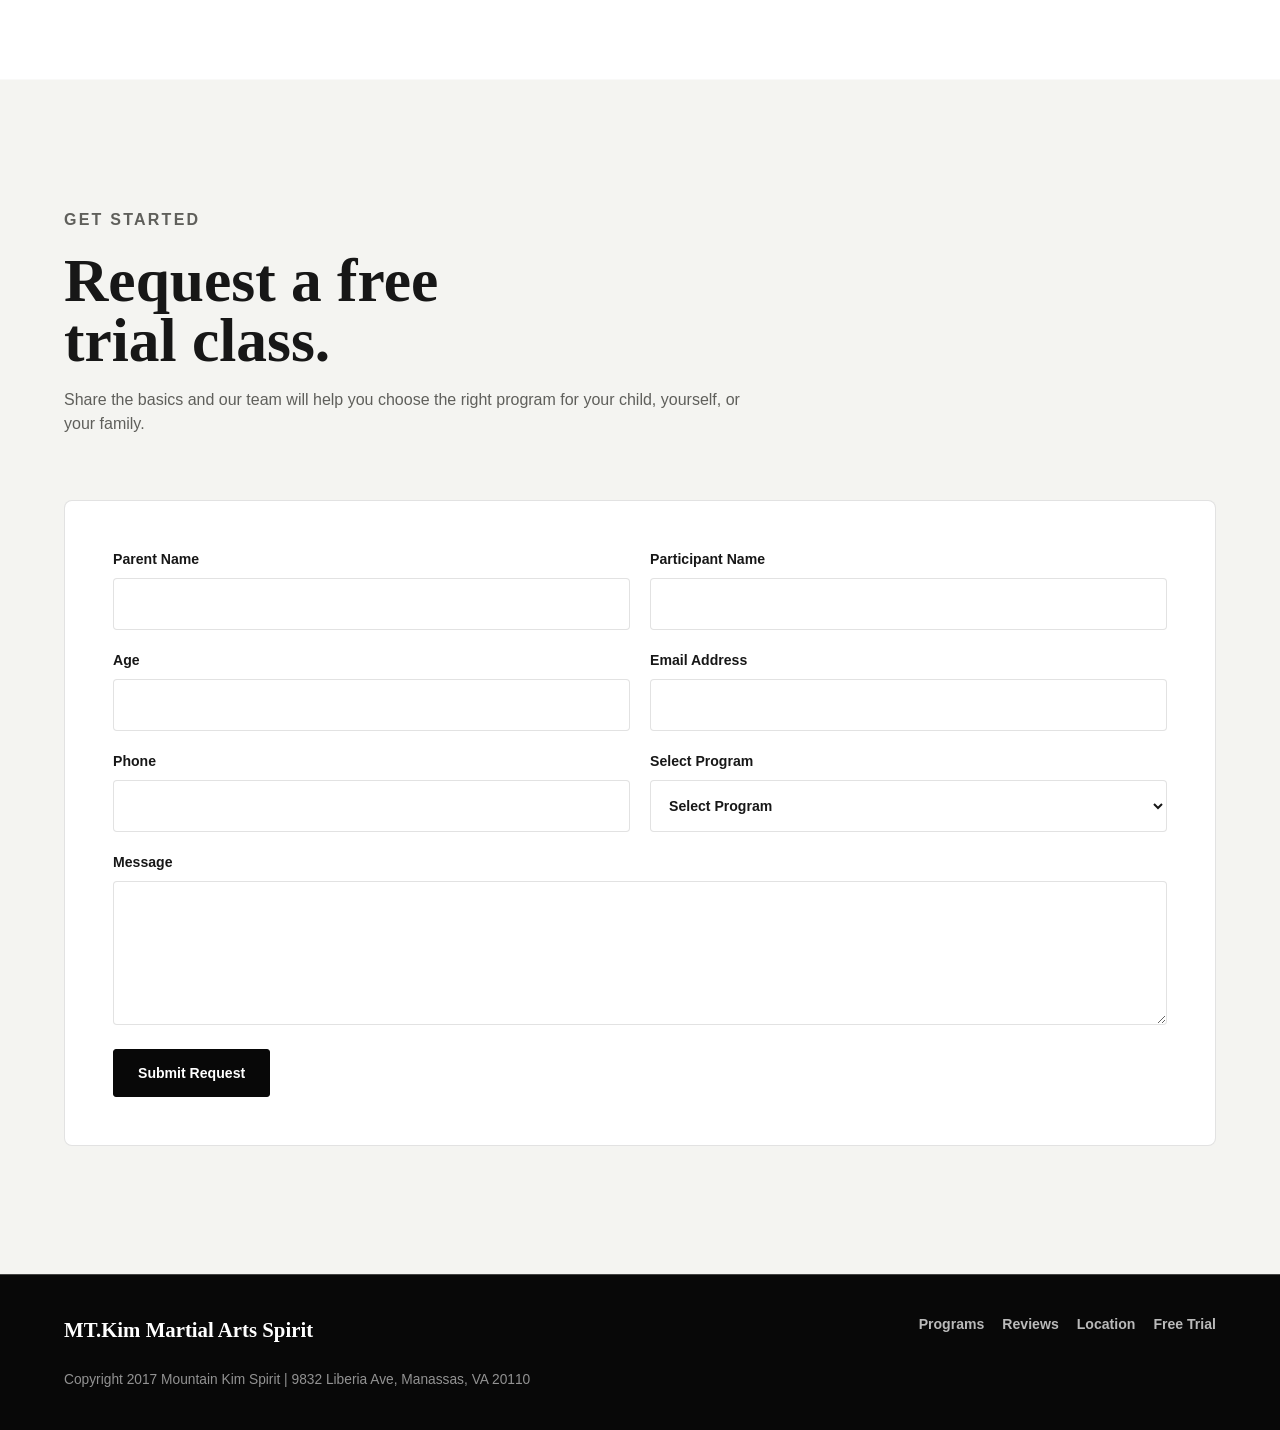
==== commit ef7062df: "Polish premium taekwondo landing page" ====
--- a/index.html
+++ b/index.html
@@ -13,7 +13,7 @@
     />
     <meta name="referrer" content="strict-origin-when-cross-origin" />
     <title>MT.Kim Martial Arts Spirit | Taekwondo in Manassas, VA</title>
-    <link rel="stylesheet" href="styles.css" />
+    <link rel="stylesheet" href="styles.css?v=luxury-20260519b" />
     <script src="script.js" defer></script>
   </head>
   <body>
@@ -45,12 +45,12 @@
         </button>
 
         <div class="nav-links" id="site-menu" data-nav-menu>
-          <a href="#programs">Programs</a>
-          <a href="#why-us">Why Us</a>
-          <a href="#reviews">Reviews</a>
-          <a href="#location">Location</a>
-          <a href="#contact">Contact</a>
-          <a class="nav-cta" href="#contact">Free Trial</a>
+          <a href="#programs-title">Programs</a>
+          <a href="#why-title">Why Us</a>
+          <a href="#reviews-title">Reviews</a>
+          <a href="#location-title">Location</a>
+          <a href="#contact-title">Contact</a>
+          <a class="nav-cta" href="#contact-title">Free Trial</a>
         </div>
       </nav>
     </header>
@@ -58,16 +58,22 @@
     <main>
       <section class="hero-section" id="home" aria-labelledby="hero-title">
         <div class="hero-content">
-          <p class="eyebrow">Taekwondo and real-world self-defense in Manassas</p>
+          <p class="eyebrow">Manassas Taekwondo Academy</p>
           <h1 id="hero-title">MT.Kim Martial Arts Spirit</h1>
           <p class="hero-copy">
-            Build confidence, discipline, strength, and focus through martial arts programs for children, teens,
-            adults, and families.
+            Discipline, confidence, and mastery through structured Taekwondo training for children, teens, adults, and
+            families.
           </p>
           <div class="hero-actions" aria-label="Primary calls to action">
-            <a class="button button-primary" href="#contact">Start a Free Trial</a>
-            <a class="button button-secondary" href="#programs">Explore Programs</a>
-          </div>
+            <a class="button button-primary" href="#contact-title">Start a Free Trial</a>
+            <a class="button button-secondary" href="#programs-title">Explore Programs</a>
+          </div>
+          <p class="hero-note">
+            <span>Taekwondo</span>
+            <span>Hapkido</span>
+            <span>After School Care</span>
+            <span>Summer Camp</span>
+          </p>
         </div>
 
         <figure class="hero-media">
@@ -100,7 +106,7 @@
         <div class="section-kicker">Message from the head instructor</div>
         <div class="intro-layout">
           <div class="intro-copy">
-            <h2 id="intro-title">Training the next generation with discipline, respect, and purpose.</h2>
+            <h2 id="intro-title">A calm, structured path for growth on and off the mat.</h2>
             <p>
               MT.Kim Martial Arts Spirit helps students grow mentally and physically through structured training rooted
               in honesty, loyalty, effort, confidence, patience, and self-control.
@@ -132,7 +138,7 @@
       <section class="why-section" id="why-us" aria-labelledby="why-title">
         <div class="section-heading">
           <p class="eyebrow">Why families choose us</p>
-          <h2 id="why-title">A martial arts school built for confidence, character, and skill.</h2>
+          <h2 id="why-title">Training standards families can trust.</h2>
         </div>
 
         <div class="feature-grid">
@@ -162,7 +168,7 @@
       <section class="programs-section" id="programs" aria-labelledby="programs-title">
         <div class="section-heading">
           <p class="eyebrow">World-class martial arts programs</p>
-          <h2 id="programs-title">Choose the training path that fits your goals.</h2>
+          <h2 id="programs-title">Programs for every stage of training.</h2>
         </div>
 
         <div class="program-grid">
@@ -170,31 +176,31 @@
             <span class="program-label">After School</span>
             <h3>After School Care</h3>
             <p>Supportive after-school care that helps children stay active, focused, and confident.</p>
-            <a href="#contact">Ask about after school care</a>
+            <a href="#contact-title">Ask about after school care</a>
           </article>
           <article class="program-card">
             <span class="program-label">Children</span>
             <h3>Peewee and Kids Taekwondo</h3>
             <p>Age-appropriate martial arts training for healthier bodies, stronger focus, and better behavior.</p>
-            <a href="#contact">Start kids training</a>
+            <a href="#contact-title">Start kids training</a>
           </article>
           <article class="program-card">
             <span class="program-label">Family</span>
             <h3>Regular Program</h3>
             <p>Training for ages 8 and up, including teens, adults, and families who want to improve together.</p>
-            <a href="#contact">View regular program</a>
+            <a href="#contact-title">View regular program</a>
           </article>
           <article class="program-card">
             <span class="program-label">Self-Defense</span>
             <h3>Hapkido</h3>
             <p>Real-world self-defense built from practical techniques, control, awareness, and confidence.</p>
-            <a href="#contact">Explore Hapkido</a>
+            <a href="#contact-title">Explore Hapkido</a>
           </article>
           <article class="program-card program-card-wide">
             <span class="program-label">Seasonal</span>
             <h3>Summer Camp</h3>
             <p>Fun, structured seasonal camp designed to keep students active while building life skills.</p>
-            <a href="#contact">Ask about camp</a>
+            <a href="#contact-title">Ask about camp</a>
           </article>
         </div>
       </section>
@@ -303,10 +309,10 @@
     <footer class="site-footer">
       <a class="footer-brand" href="#home">MT.Kim Martial Arts Spirit</a>
       <div class="footer-links" aria-label="Footer navigation">
-        <a href="#programs">Programs</a>
-        <a href="#reviews">Reviews</a>
-        <a href="#location">Location</a>
-        <a href="#contact">Free Trial</a>
+        <a href="#programs-title">Programs</a>
+        <a href="#reviews-title">Reviews</a>
+        <a href="#location-title">Location</a>
+        <a href="#contact-title">Free Trial</a>
       </div>
       <p>Copyright 2017 Mountain Kim Spirit | 9832 Liberia Ave, Manassas, VA 20110</p>
     </footer>
--- a/styles.css
+++ b/styles.css
@@ -1,9 +1,9 @@
 :root {
   --black: #080808;
   --ink: #171717;
-  --muted: #66615b;
-  --stone: #f6f3ee;
-  --paper: #fffdf9;
+  --muted: #5f5f5b;
+  --stone: #f4f4f1;
+  --paper: #ffffff;
   --white: #ffffff;
   --line: rgba(23, 23, 23, 0.12);
   --line-strong: rgba(23, 23, 23, 0.22);
@@ -26,7 +26,11 @@
 
 html {
   scroll-behavior: smooth;
-  scroll-padding-top: 104px;
+  scroll-padding-top: 0;
+}
+
+[id$="-title"] {
+  scroll-margin-top: 112px;
 }
 
 body {
@@ -194,10 +198,21 @@
   background: var(--black);
 }
 
+.hero-section .button-primary {
+  color: var(--black);
+  border-color: var(--white);
+  background: var(--white);
+}
+
 .button-secondary {
   color: var(--black);
   border-color: var(--line-strong);
   background: transparent;
+}
+
+.hero-section .button-secondary {
+  color: var(--white);
+  border-color: rgba(255, 255, 255, 0.44);
 }
 
 .nav-toggle {
@@ -222,18 +237,44 @@
 }
 
 .hero-section {
-  display: grid;
-  grid-template-columns: minmax(0, 1fr) minmax(320px, 0.78fr);
-  gap: clamp(40px, 6vw, 96px);
-  align-items: center;
+  position: relative;
+  isolation: isolate;
+  display: grid;
+  grid-template-columns: minmax(0, var(--max));
+  justify-content: center;
+  align-content: end;
+  gap: clamp(48px, 8vw, 96px);
+  min-height: clamp(560px, 78svh, 820px);
+  margin: 0;
+  padding: clamp(88px, 10vw, 144px) var(--page) clamp(24px, 4vw, 48px);
+  overflow: hidden;
+  color: var(--white);
+  background: url("assets/taekwondo-training.jpg") center / cover no-repeat;
+}
+
+.hero-section::before,
+.hero-section::after {
+  position: absolute;
+  inset: 0;
+  z-index: -1;
+  content: "";
+}
+
+.hero-section::before {
+  background:
+    linear-gradient(110deg, rgba(0, 0, 0, 0.86) 0%, rgba(0, 0, 0, 0.62) 48%, rgba(0, 0, 0, 0.14) 100%),
+    linear-gradient(180deg, rgba(0, 0, 0, 0.42) 0%, rgba(0, 0, 0, 0.02) 42%, rgba(0, 0, 0, 0.82) 100%);
+}
+
+.hero-section::after {
+  background: linear-gradient(90deg, rgba(255, 255, 255, 0.08) 1px, transparent 1px);
+  background-size: 96px 100%;
+  opacity: 0.32;
+}
+
+.hero-content {
   max-width: var(--max);
-  margin: 0 auto;
-  padding: clamp(72px, 9vw, 128px) var(--page) 0;
-  background: var(--paper);
-}
-
-.hero-content {
-  padding-bottom: clamp(40px, 7vw, 80px);
+  padding-bottom: 0;
 }
 
 .eyebrow,
@@ -248,6 +289,7 @@
 }
 
 .hero-content .eyebrow {
+  color: #d0b079;
   margin-bottom: 20px;
 }
 
@@ -261,7 +303,7 @@
 
 h1 {
   max-width: 12ch;
-  font-size: clamp(3.4rem, 7.2vw, 6.7rem);
+  font-size: clamp(3.15rem, 7.4vw, 7rem);
 }
 
 h2 {
@@ -276,10 +318,25 @@
 }
 
 .hero-copy {
-  max-width: 620px;
+  max-width: 560px;
   margin-top: 24px;
-  color: var(--muted);
+  color: rgba(255, 255, 255, 0.76);
   font-size: clamp(1.05rem, 1.3vw, 1.24rem);
+}
+
+.hero-note {
+  display: flex;
+  flex-wrap: wrap;
+  gap: 8px 14px;
+  margin-top: 24px;
+  color: rgba(255, 255, 255, 0.68);
+  font-size: 0.86rem;
+  font-weight: 800;
+}
+
+.hero-note span + span {
+  padding-left: 14px;
+  border-left: 1px solid rgba(255, 255, 255, 0.32);
 }
 
 .hero-actions {
@@ -290,14 +347,7 @@
 }
 
 .hero-media {
-  position: relative;
-  align-self: end;
-  margin-bottom: clamp(40px, 7vw, 80px);
-  padding: 12px;
-  border: 1px solid var(--line);
-  border-radius: var(--radius);
-  background: var(--white);
-  box-shadow: var(--shadow);
+  display: none;
 }
 
 .hero-media::before {
@@ -321,15 +371,17 @@
   grid-column: 1 / -1;
   display: grid;
   grid-template-columns: repeat(3, minmax(0, 1fr));
-  border-top: 1px solid var(--line);
-  border-bottom: 1px solid var(--line);
+  color: var(--white);
+  border-top: 1px solid rgba(255, 255, 255, 0.2);
+  border-bottom: 1px solid rgba(255, 255, 255, 0.2);
+  background: rgba(0, 0, 0, 0.28);
+  backdrop-filter: blur(16px);
 }
 
 .trust-strip div {
   min-height: 128px;
   padding: 28px 32px;
-  border-right: 1px solid var(--line);
-  background: rgba(255, 255, 255, 0.58);
+  border-right: 1px solid rgba(255, 255, 255, 0.18);
 }
 
 .trust-strip div:last-child {
@@ -346,7 +398,7 @@
 .trust-strip dd {
   max-width: 230px;
   margin-top: 10px;
-  color: var(--muted);
+  color: rgba(255, 255, 255, 0.68);
 }
 
 .intro-section,
@@ -464,11 +516,11 @@
 }
 
 .program-grid {
-  grid-template-columns: repeat(5, minmax(0, 1fr));
+  grid-template-columns: repeat(3, minmax(0, 1fr));
 }
 
 .program-card {
-  min-height: 284px;
+  min-height: 260px;
   background: var(--white);
 }
 
@@ -664,7 +716,7 @@
 
 @media (max-width: 1180px) {
   .program-grid {
-    grid-template-columns: repeat(3, minmax(0, 1fr));
+    grid-template-columns: repeat(2, minmax(0, 1fr));
   }
 }
 
@@ -690,8 +742,8 @@
 }
 
 @media (max-width: 860px) {
-  html {
-    scroll-padding-top: 84px;
+  [id$="-title"] {
+    scroll-margin-top: 88px;
   }
 
   .top-bar {
@@ -699,12 +751,21 @@
   }
 
   .main-nav {
+    display: grid;
+    grid-template-columns: minmax(0, 1fr) 44px;
     min-height: 72px;
+    gap: 16px;
   }
 
   .nav-toggle {
+    position: absolute;
+    top: 50%;
+    right: var(--page);
+    z-index: 2;
     display: inline-grid;
-    margin-left: auto;
+    justify-self: end;
+    margin-left: 0;
+    transform: translateY(-50%);
   }
 
   .brand {
@@ -778,8 +839,17 @@
   }
 
   h1 {
-    max-width: 9ch;
-    font-size: clamp(3rem, 15vw, 4.3rem);
+    max-width: 11ch;
+    font-size: clamp(2.45rem, 11vw, 3.35rem);
+  }
+
+  .hero-note {
+    max-width: 32ch;
+  }
+
+  .hero-note span + span {
+    padding-left: 0;
+    border-left: 0;
   }
 
   h2 {
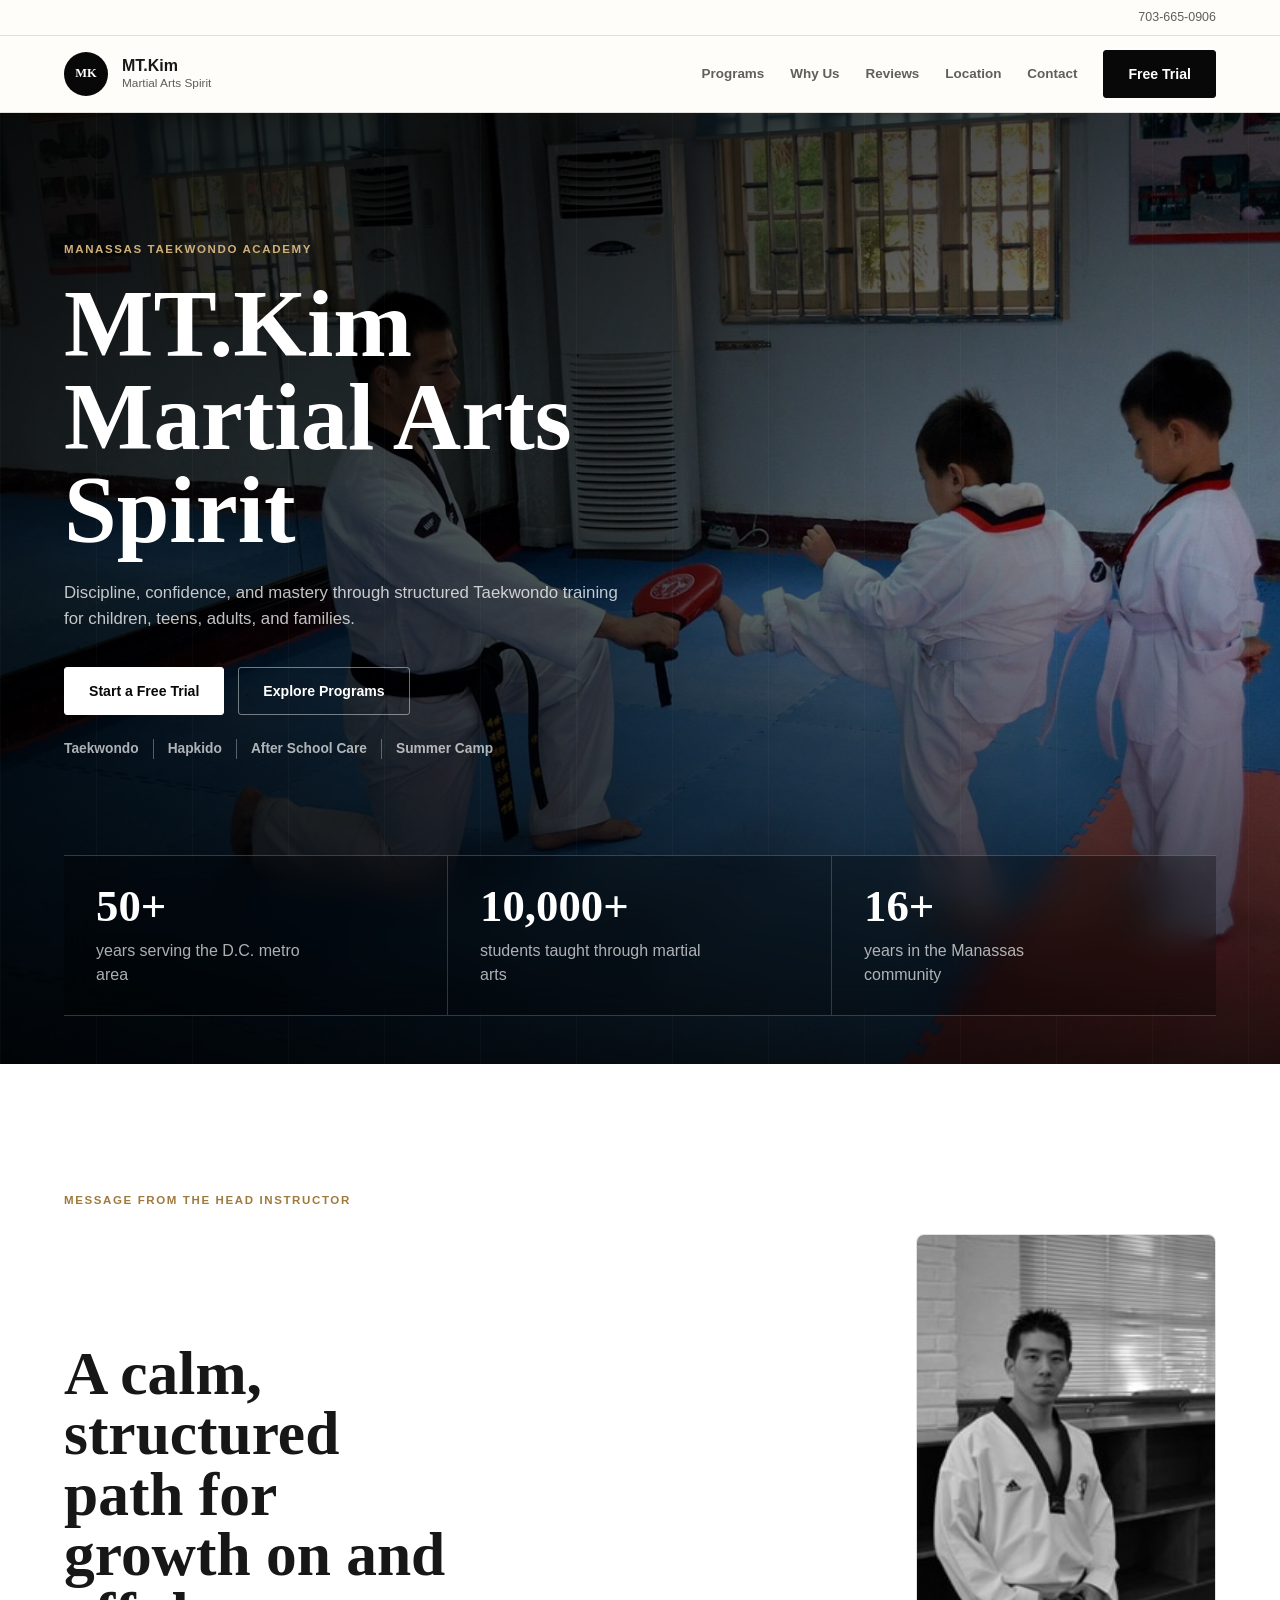
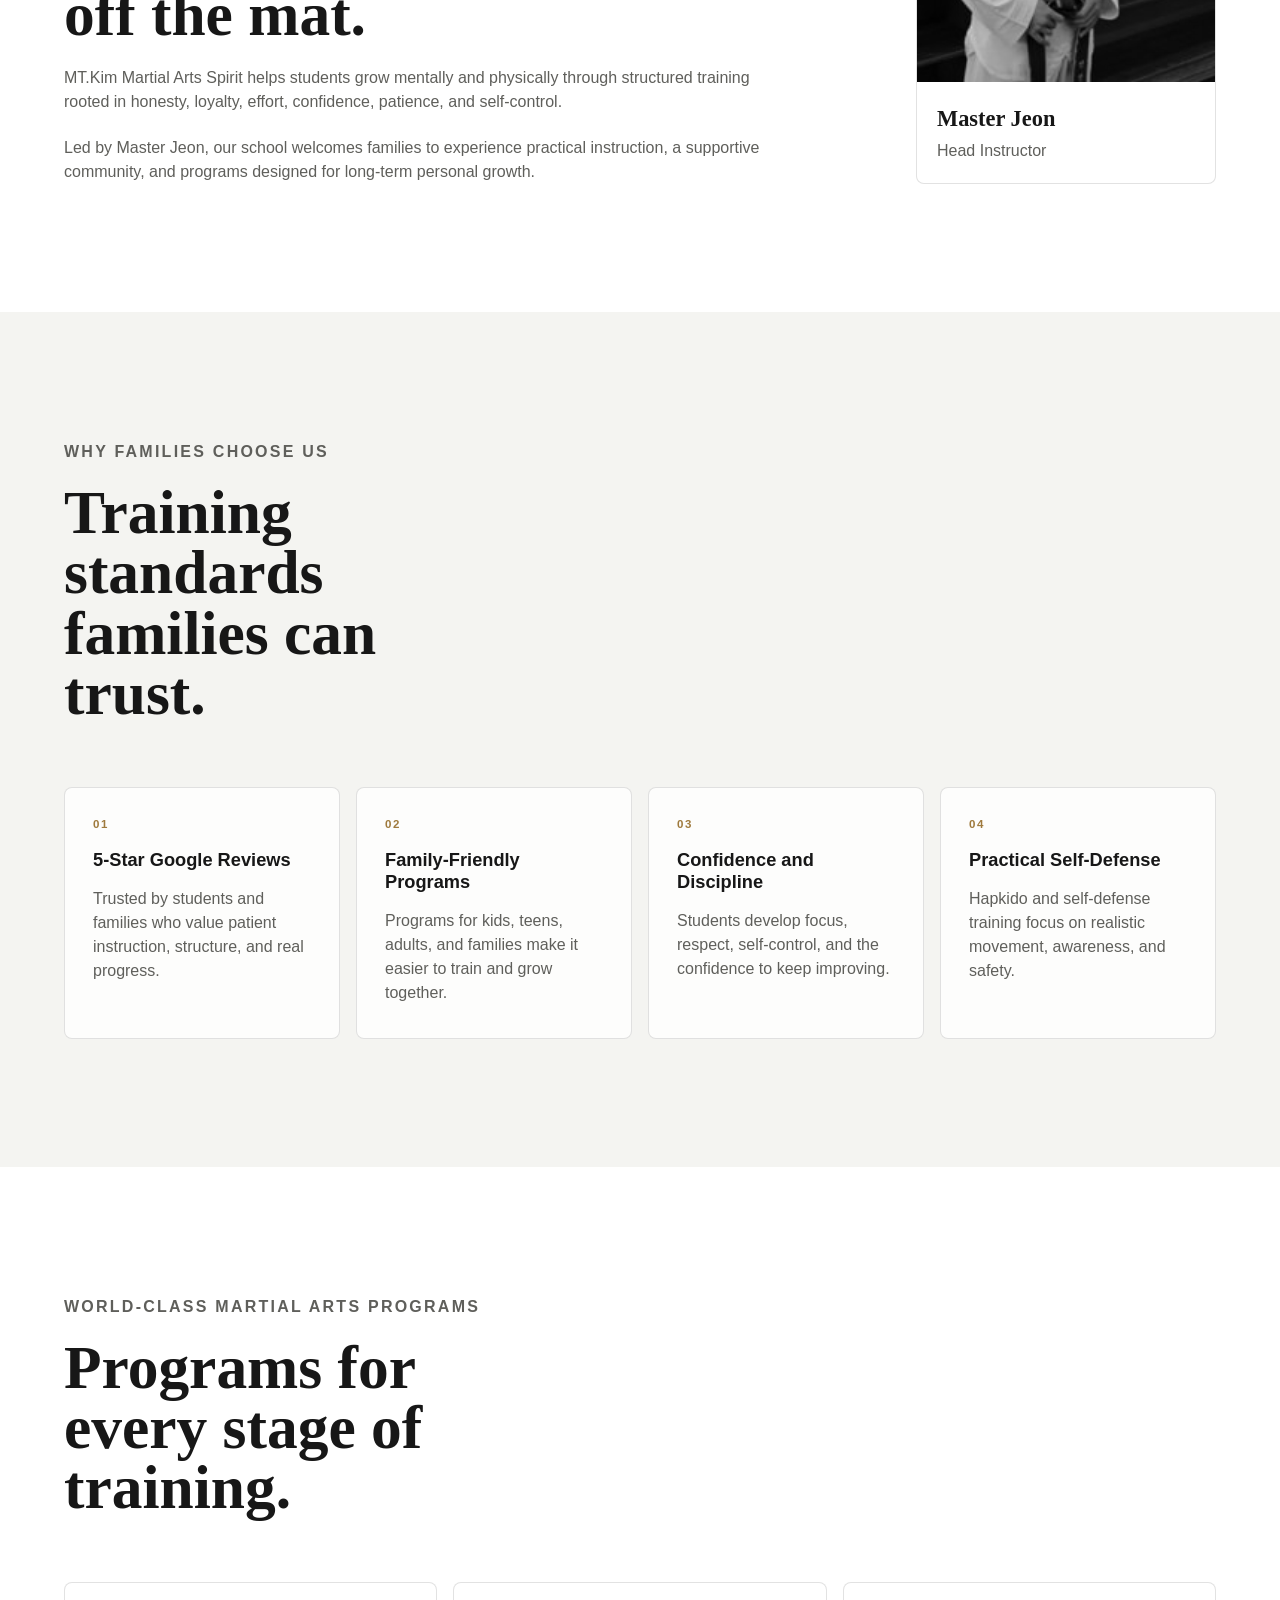
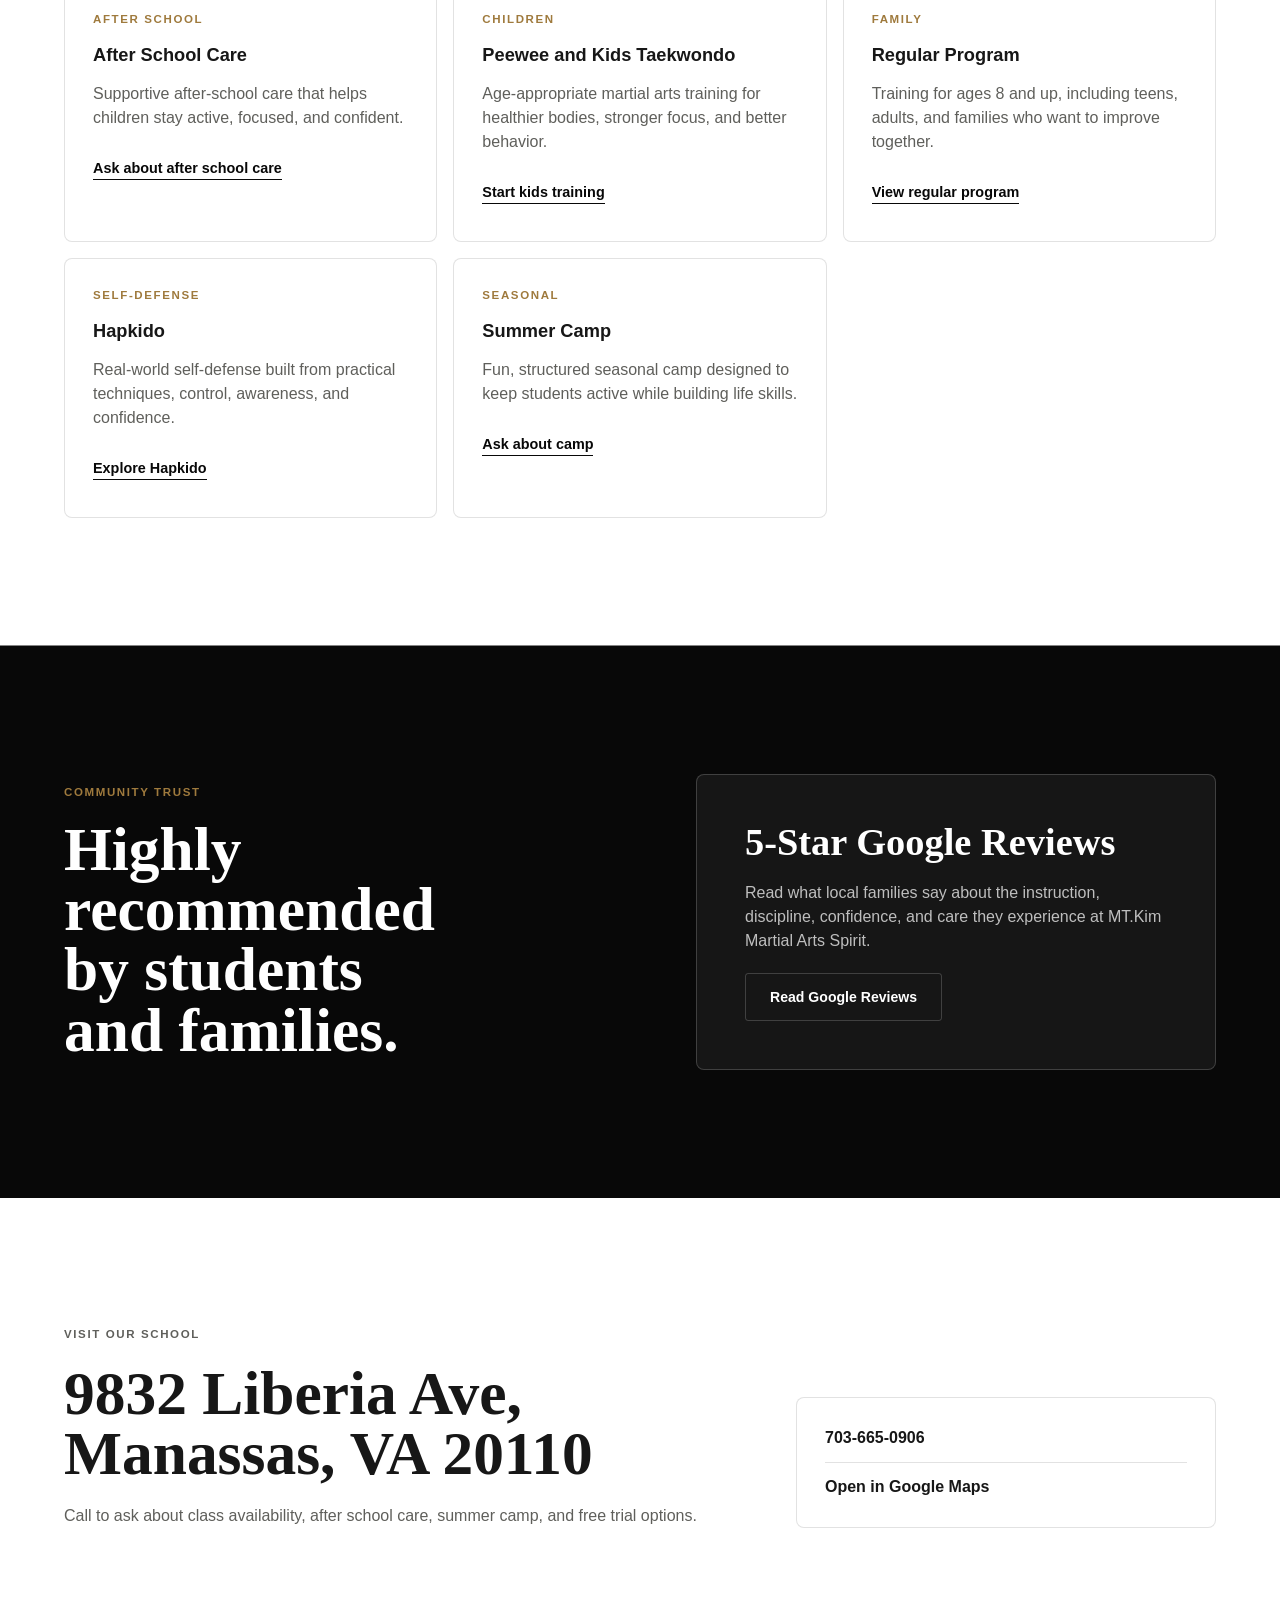
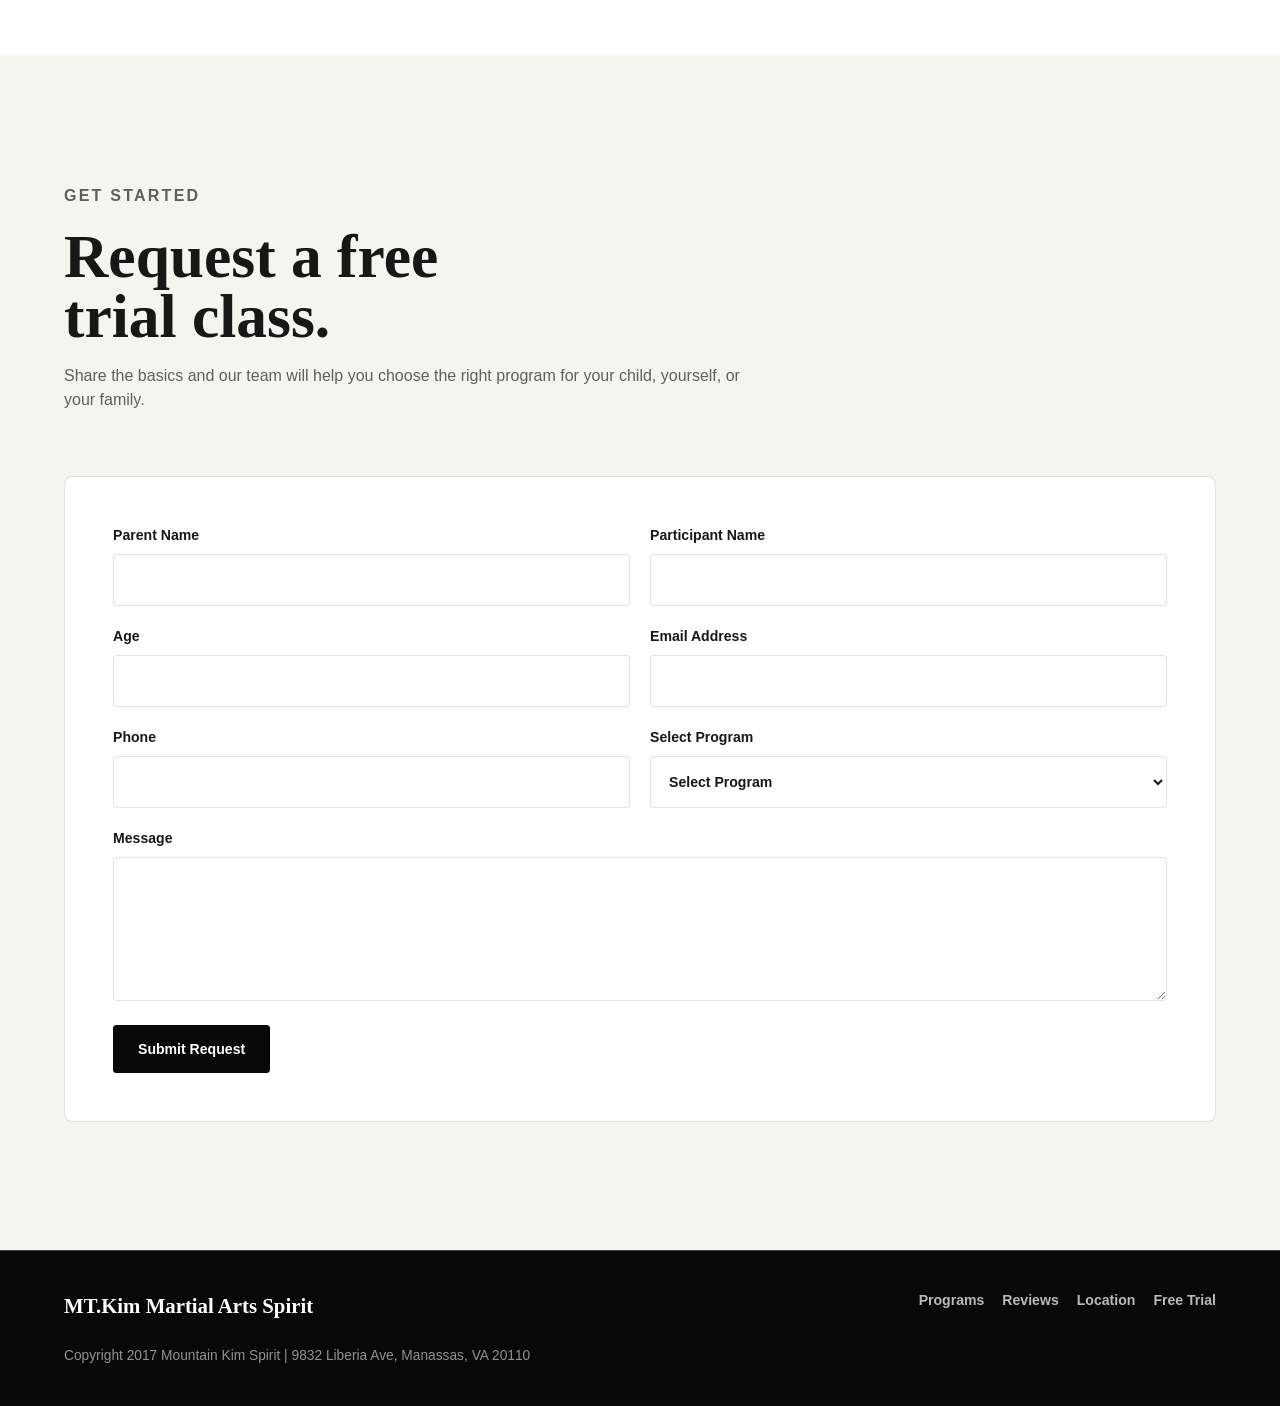
==== commit 886d839e: "Remove public email address" ====
--- a/index.html
+++ b/index.html
@@ -20,7 +20,6 @@
     <header class="site-header" data-header>
       <div class="top-bar" aria-label="School contact information">
         <a href="tel:+17036650906">703-665-0906</a>
-        <a href="mailto:mstjeon@gmail.com">mstjeon@gmail.com</a>
       </div>
 
       <nav class="main-nav" aria-label="Primary navigation">
@@ -232,12 +231,11 @@
           <p class="eyebrow">Visit our school</p>
           <h2 id="location-title">9832 Liberia Ave, Manassas, VA 20110</h2>
           <p>
-            Call or email to ask about class availability, after school care, summer camp, and free trial options.
+            Call to ask about class availability, after school care, summer camp, and free trial options.
           </p>
         </div>
         <address class="contact-panel">
           <a href="tel:+17036650906">703-665-0906</a>
-          <a href="mailto:mstjeon@gmail.com">mstjeon@gmail.com</a>
           <a
             href="https://www.google.com/maps/search/?api=1&query=9832+Liberia+Ave+Manassas+VA+20110"
             target="_blank"
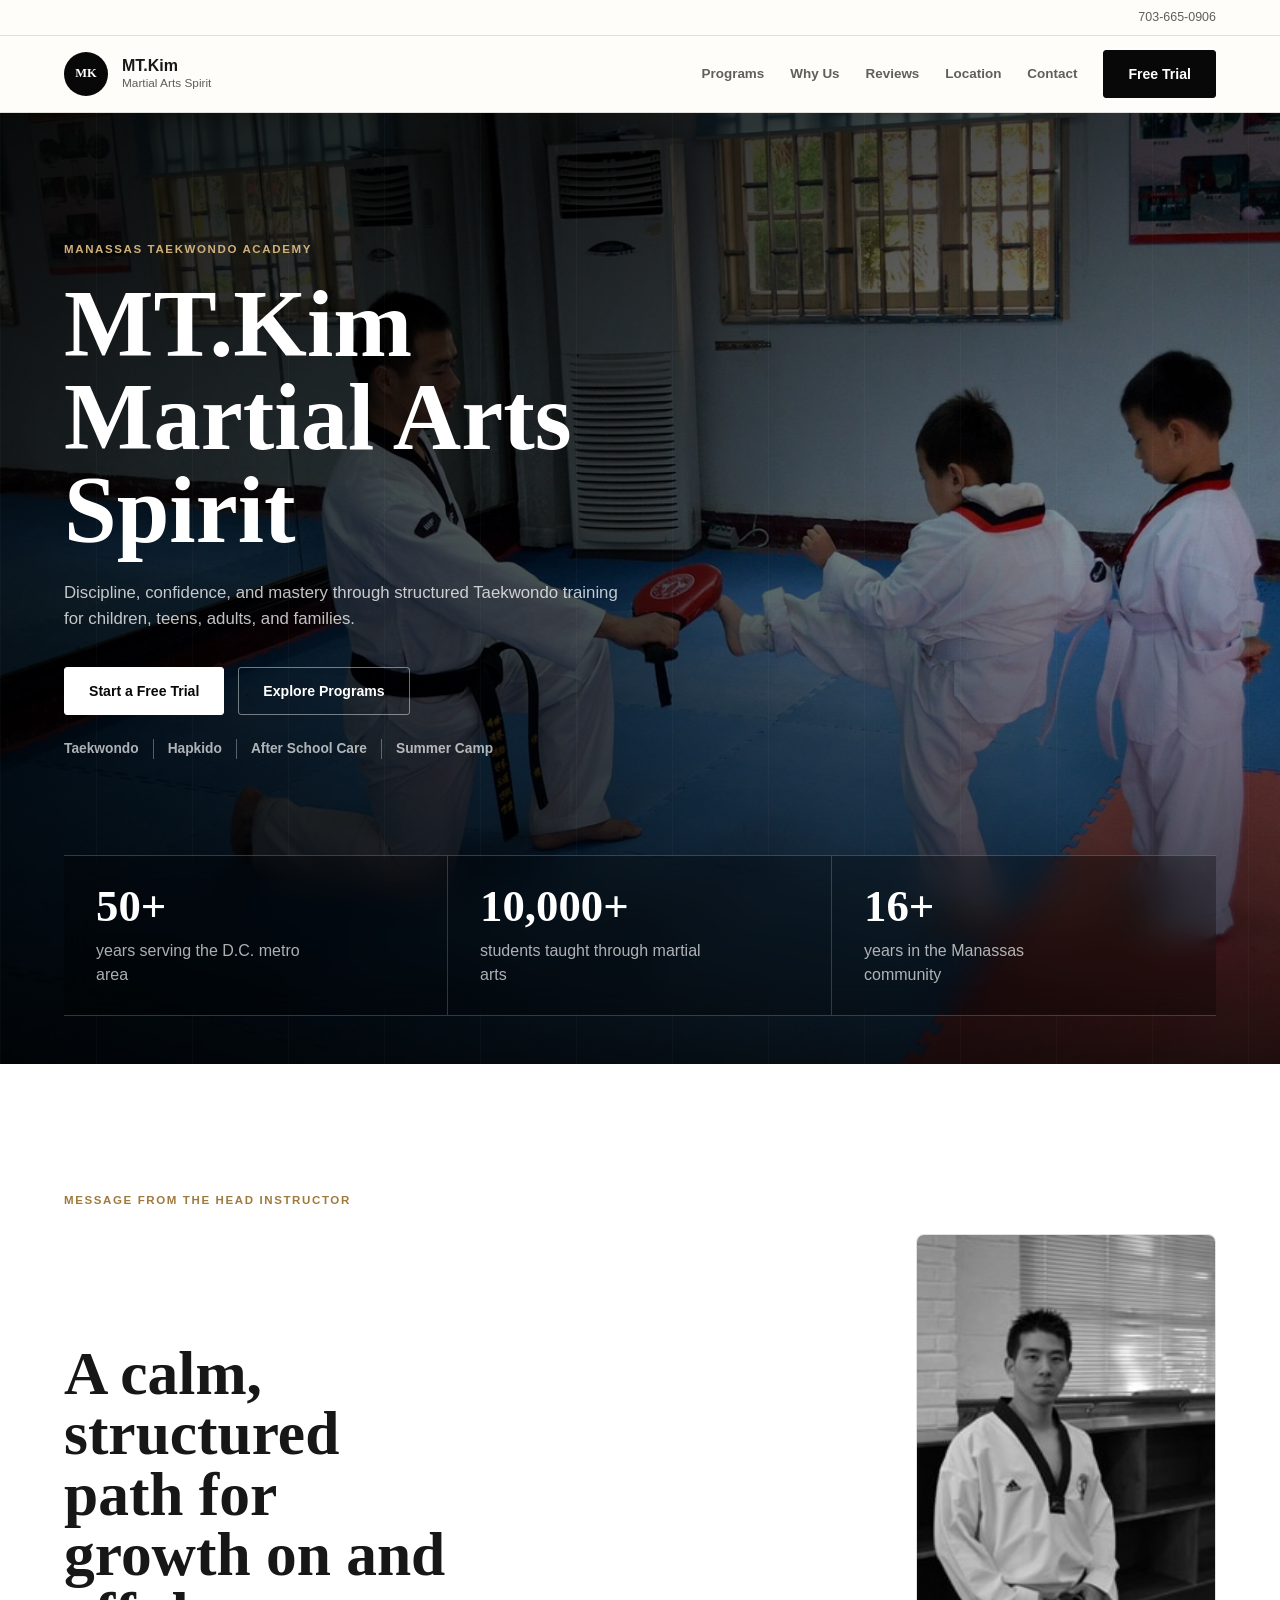
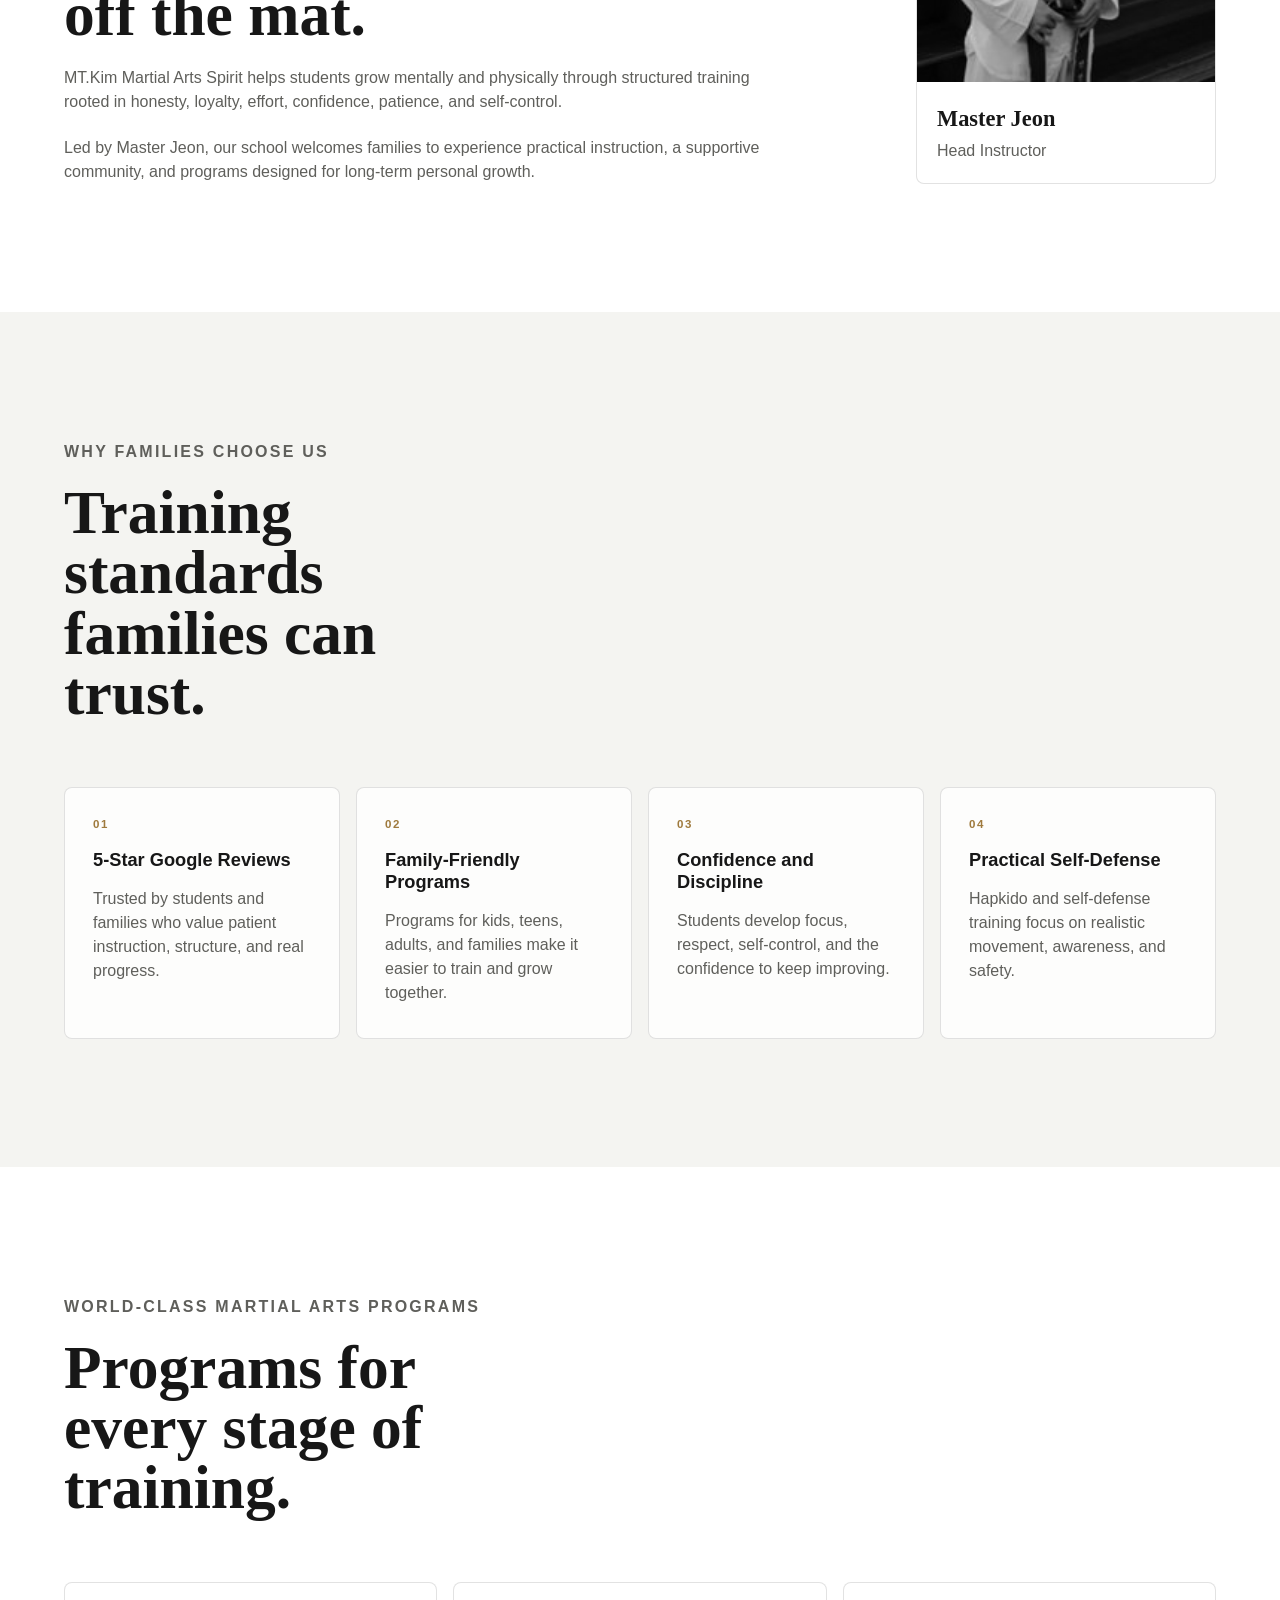
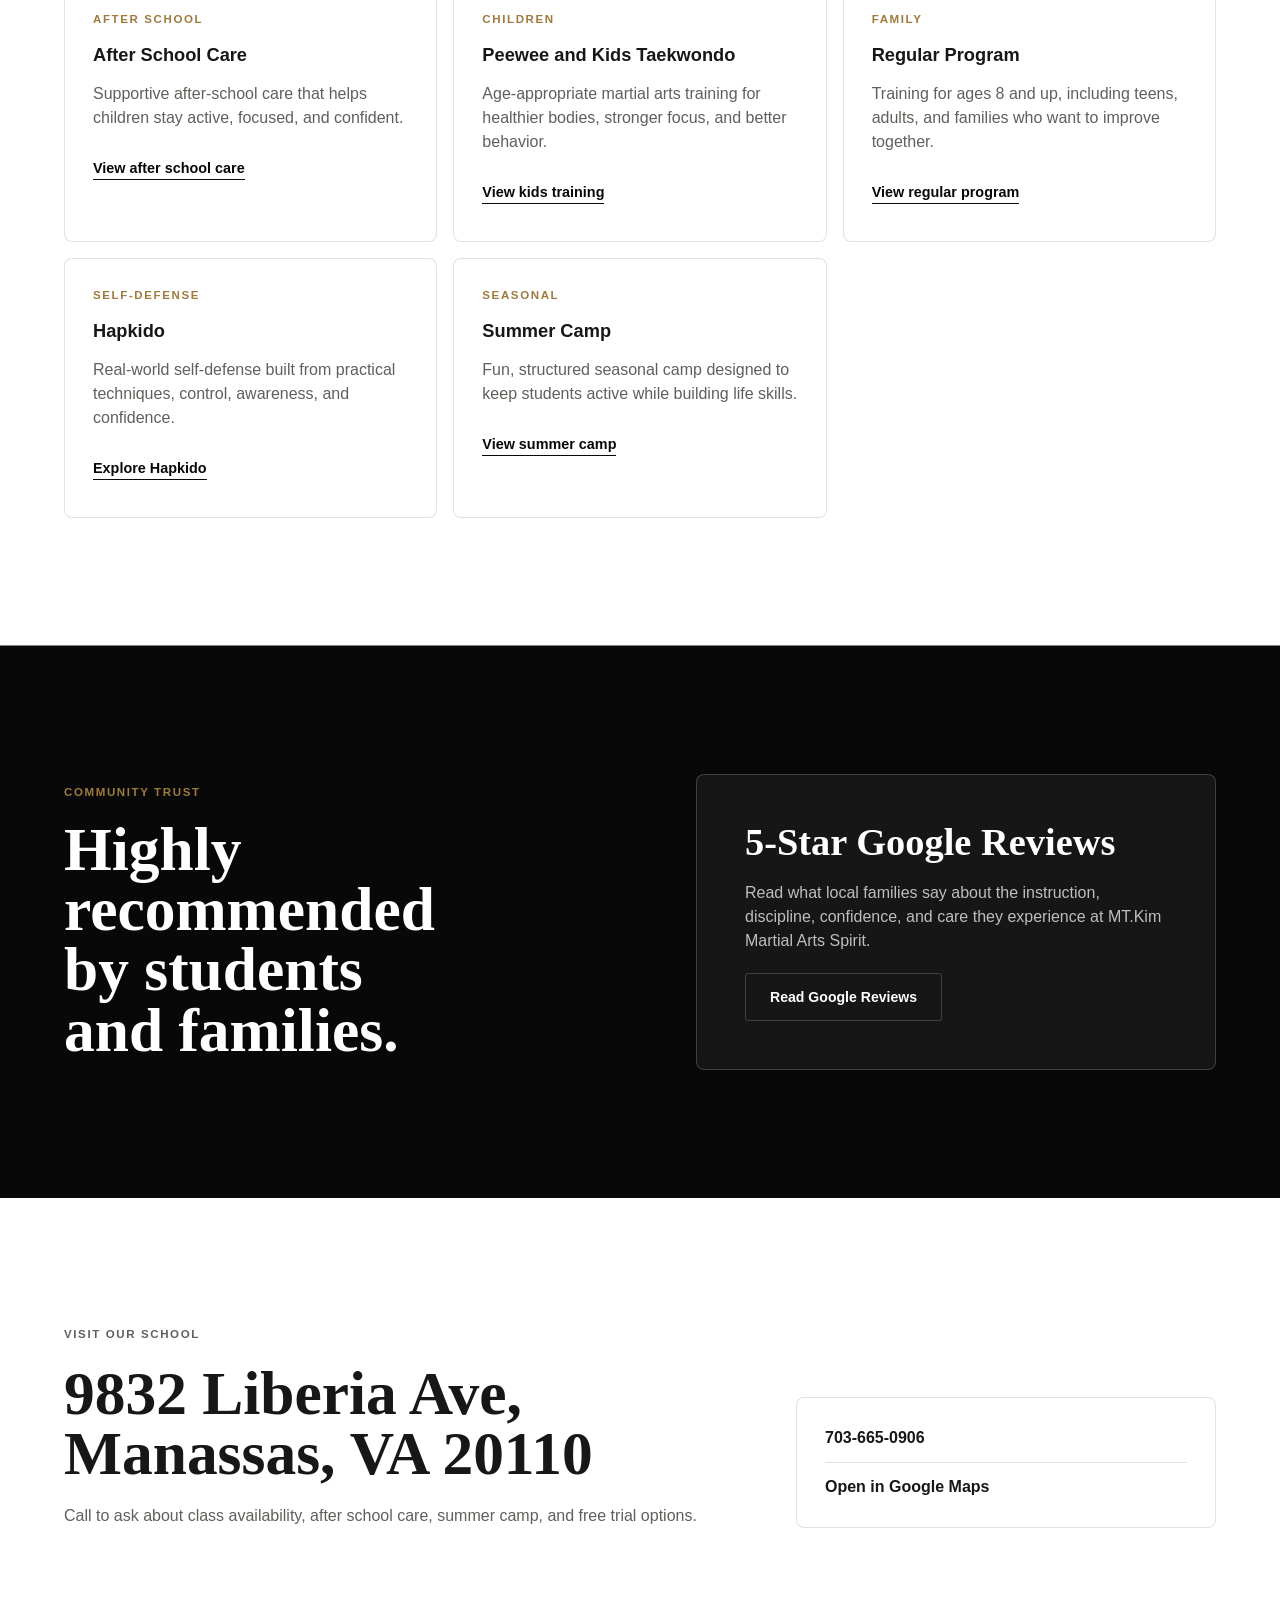
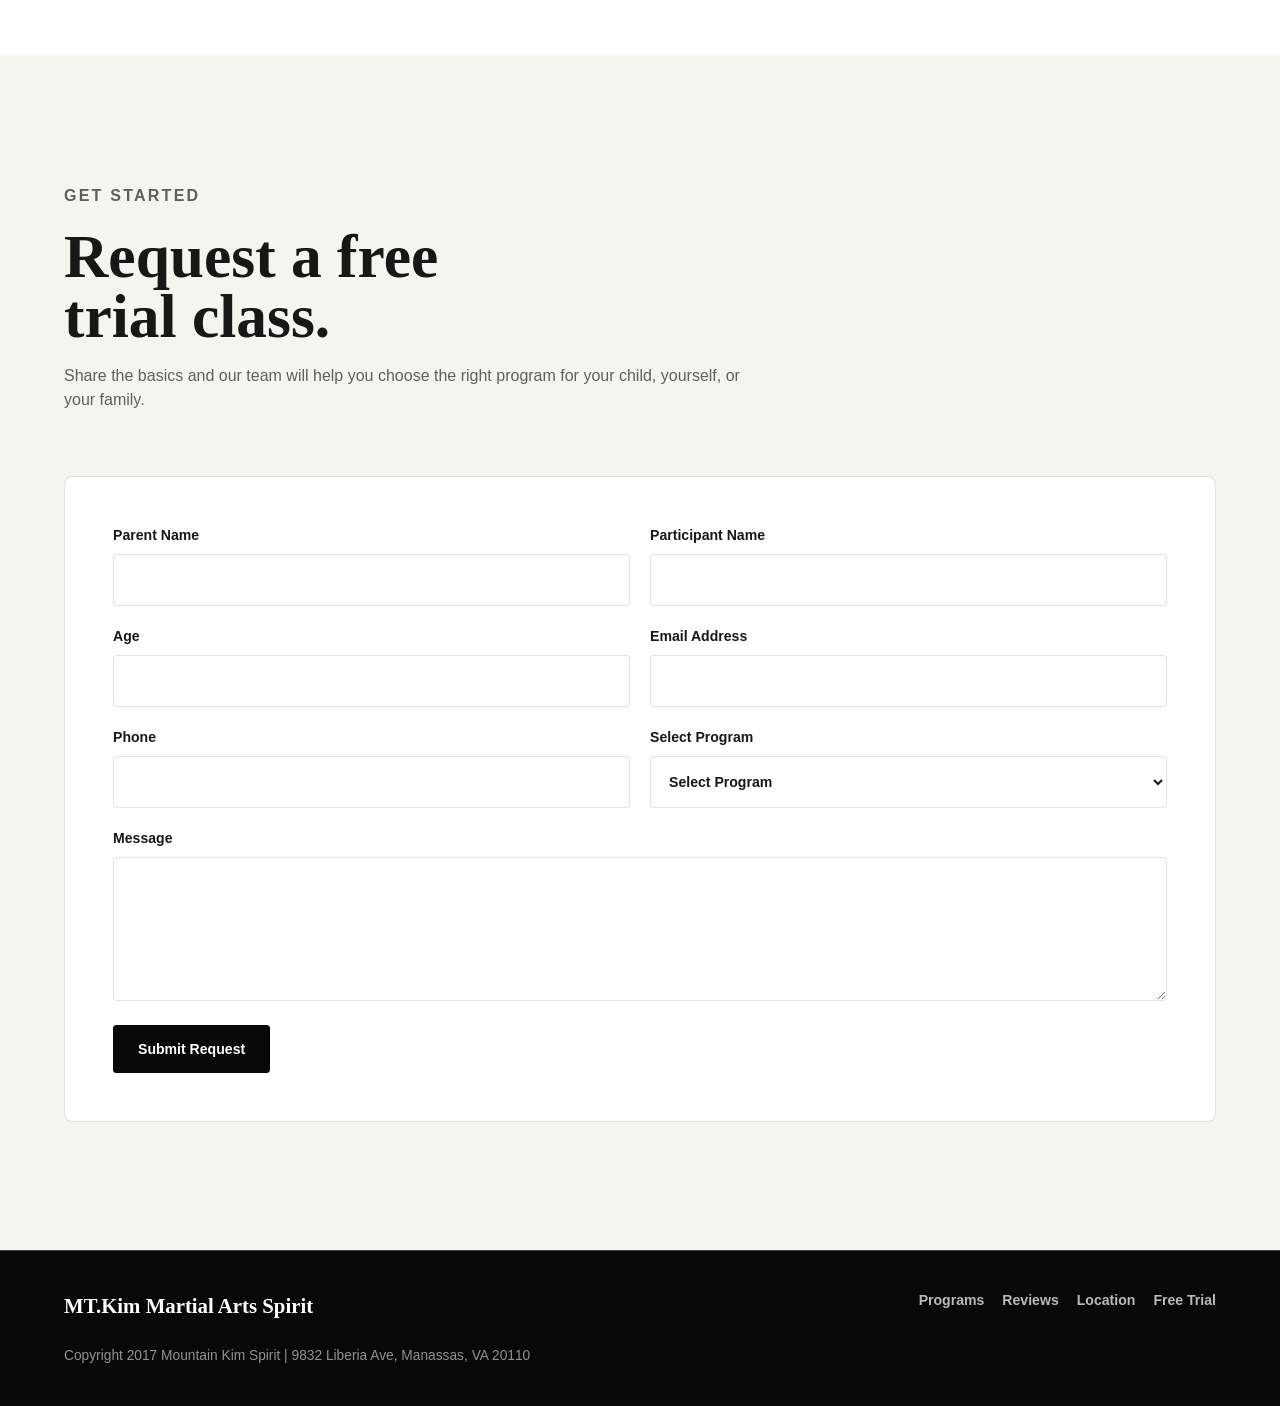
==== commit d7f9e2f1: "Add program detail pages" ====
--- a/index.html
+++ b/index.html
@@ -13,7 +13,7 @@
     />
     <meta name="referrer" content="strict-origin-when-cross-origin" />
     <title>MT.Kim Martial Arts Spirit | Taekwondo in Manassas, VA</title>
-    <link rel="stylesheet" href="styles.css?v=luxury-20260519b" />
+    <link rel="stylesheet" href="styles.css?v=program-pages-20260520b" />
     <script src="script.js" defer></script>
   </head>
   <body>
@@ -175,31 +175,31 @@
             <span class="program-label">After School</span>
             <h3>After School Care</h3>
             <p>Supportive after-school care that helps children stay active, focused, and confident.</p>
-            <a href="#contact-title">Ask about after school care</a>
+            <a href="after-school-care.html">View after school care</a>
           </article>
           <article class="program-card">
             <span class="program-label">Children</span>
             <h3>Peewee and Kids Taekwondo</h3>
             <p>Age-appropriate martial arts training for healthier bodies, stronger focus, and better behavior.</p>
-            <a href="#contact-title">Start kids training</a>
+            <a href="children-taekwondo.html">View kids training</a>
           </article>
           <article class="program-card">
             <span class="program-label">Family</span>
             <h3>Regular Program</h3>
             <p>Training for ages 8 and up, including teens, adults, and families who want to improve together.</p>
-            <a href="#contact-title">View regular program</a>
+            <a href="regular-program.html">View regular program</a>
           </article>
           <article class="program-card">
             <span class="program-label">Self-Defense</span>
             <h3>Hapkido</h3>
             <p>Real-world self-defense built from practical techniques, control, awareness, and confidence.</p>
-            <a href="#contact-title">Explore Hapkido</a>
+            <a href="hapkido.html">Explore Hapkido</a>
           </article>
           <article class="program-card program-card-wide">
             <span class="program-label">Seasonal</span>
             <h3>Summer Camp</h3>
             <p>Fun, structured seasonal camp designed to keep students active while building life skills.</p>
-            <a href="#contact-title">Ask about camp</a>
+            <a href="summer-camp.html">View summer camp</a>
           </article>
         </div>
       </section>
--- a/styles.css
+++ b/styles.css
@@ -534,6 +534,204 @@
   border-bottom: 1px solid currentColor;
 }
 
+.program-page main {
+  background: var(--paper);
+}
+
+.program-hero {
+  display: grid;
+  grid-template-columns: minmax(0, 1fr) minmax(280px, 420px);
+  gap: clamp(40px, 7vw, 104px);
+  align-items: end;
+  max-width: var(--max);
+  margin: 0 auto;
+  padding: clamp(72px, 9vw, 128px) var(--page);
+}
+
+.program-hero-copy {
+  display: grid;
+  gap: 24px;
+}
+
+.program-hero h1 {
+  max-width: 16ch;
+  font-size: clamp(3rem, 5.6vw, 5.5rem);
+}
+
+.program-hero .lead {
+  max-width: 700px;
+  color: var(--muted);
+  font-size: clamp(1.05rem, 1.35vw, 1.28rem);
+}
+
+.program-hero-actions {
+  display: flex;
+  flex-wrap: wrap;
+  gap: 14px;
+}
+
+.program-hero-panel {
+  display: grid;
+  gap: 20px;
+  padding: clamp(28px, 4vw, 44px);
+  border: 1px solid var(--line);
+  border-radius: var(--radius);
+  background: var(--stone);
+}
+
+.program-hero-panel strong {
+  font-family: var(--serif);
+  font-size: clamp(1.8rem, 3vw, 2.8rem);
+  line-height: 1;
+}
+
+.program-hero-panel ul,
+.program-copy ul {
+  display: grid;
+  gap: 12px;
+  margin: 0;
+  padding-left: 18px;
+  color: var(--muted);
+}
+
+.program-visual {
+  overflow: hidden;
+  max-width: var(--max);
+  margin: 0 auto;
+  padding: 0 var(--page);
+}
+
+.program-visual img {
+  width: 100%;
+  max-height: 440px;
+  object-fit: cover;
+  border: 1px solid var(--line);
+  border-radius: var(--radius);
+  filter: grayscale(1) contrast(1.03);
+}
+
+.program-detail-section,
+.program-related-section,
+.program-cta-section {
+  max-width: var(--max);
+  margin: 0 auto;
+  padding: clamp(72px, 9vw, 120px) var(--page);
+}
+
+.program-detail-section {
+  display: grid;
+  grid-template-columns: minmax(0, 0.9fr) minmax(320px, 1.1fr);
+  gap: clamp(40px, 7vw, 96px);
+  align-items: start;
+}
+
+.program-copy {
+  display: grid;
+  gap: 22px;
+}
+
+.program-copy h2 {
+  max-width: 12ch;
+}
+
+.program-copy p {
+  max-width: 680px;
+  color: var(--muted);
+}
+
+.benefit-list {
+  display: grid;
+  gap: 16px;
+}
+
+.benefit-item {
+  display: grid;
+  gap: 10px;
+  padding: 24px;
+  border: 1px solid var(--line);
+  border-radius: var(--radius);
+  background: var(--white);
+}
+
+.benefit-item span {
+  color: var(--gold);
+  font-size: 0.78rem;
+  font-weight: 900;
+  letter-spacing: 0.12em;
+  text-transform: uppercase;
+}
+
+.benefit-item p {
+  color: var(--muted);
+}
+
+.program-related-section {
+  background: var(--stone);
+  box-shadow: 0 0 0 100vmax var(--stone);
+  clip-path: inset(0 -100vmax);
+}
+
+.program-related-header {
+  display: grid;
+  gap: 18px;
+  margin-bottom: clamp(32px, 5vw, 56px);
+}
+
+.program-related-header h2 {
+  max-width: 11ch;
+}
+
+.program-link-grid {
+  display: grid;
+  grid-template-columns: repeat(5, minmax(0, 1fr));
+  gap: 12px;
+}
+
+.program-link-card {
+  display: grid;
+  gap: 12px;
+  min-height: 152px;
+  padding: 22px;
+  border: 1px solid var(--line);
+  border-radius: var(--radius);
+  background: var(--white);
+}
+
+.program-link-card strong {
+  line-height: 1.2;
+}
+
+.program-link-card span {
+  color: var(--muted);
+  font-size: 0.9rem;
+}
+
+.program-cta-section {
+  display: grid;
+  grid-template-columns: minmax(0, 1fr) auto;
+  gap: 24px;
+  align-items: center;
+  color: var(--white);
+  background: var(--black);
+  box-shadow: 0 0 0 100vmax var(--black);
+  clip-path: inset(0 -100vmax);
+}
+
+.program-cta-section h2 {
+  max-width: 12ch;
+}
+
+.program-cta-section p {
+  max-width: 620px;
+  margin-top: 18px;
+  color: rgba(255, 255, 255, 0.72);
+}
+
+.program-cta-section .button-secondary {
+  color: var(--white);
+  border-color: var(--line-invert);
+}
+
 .reviews-section {
   display: grid;
   grid-template-columns: minmax(0, 1fr) minmax(280px, 520px);
@@ -718,13 +916,20 @@
   .program-grid {
     grid-template-columns: repeat(2, minmax(0, 1fr));
   }
+
+  .program-link-grid {
+    grid-template-columns: repeat(3, minmax(0, 1fr));
+  }
 }
 
 @media (max-width: 1040px) {
   .hero-section,
   .intro-layout,
   .reviews-section,
-  .location-section {
+  .location-section,
+  .program-hero,
+  .program-detail-section,
+  .program-cta-section {
     grid-template-columns: 1fr;
   }
 
@@ -738,6 +943,10 @@
 
   .feature-grid {
     grid-template-columns: repeat(2, minmax(0, 1fr));
+  }
+
+  .program-cta-section .button {
+    justify-self: start;
   }
 }
 
@@ -881,6 +1090,7 @@
 
   .feature-grid,
   .program-grid,
+  .program-link-grid,
   .form-grid,
   .site-footer {
     grid-template-columns: 1fr;
@@ -888,6 +1098,9 @@
 
   .feature-card,
   .program-card,
+  .program-hero-panel,
+  .benefit-item,
+  .program-link-card,
   .contact-form,
   .contact-panel,
   .review-panel {
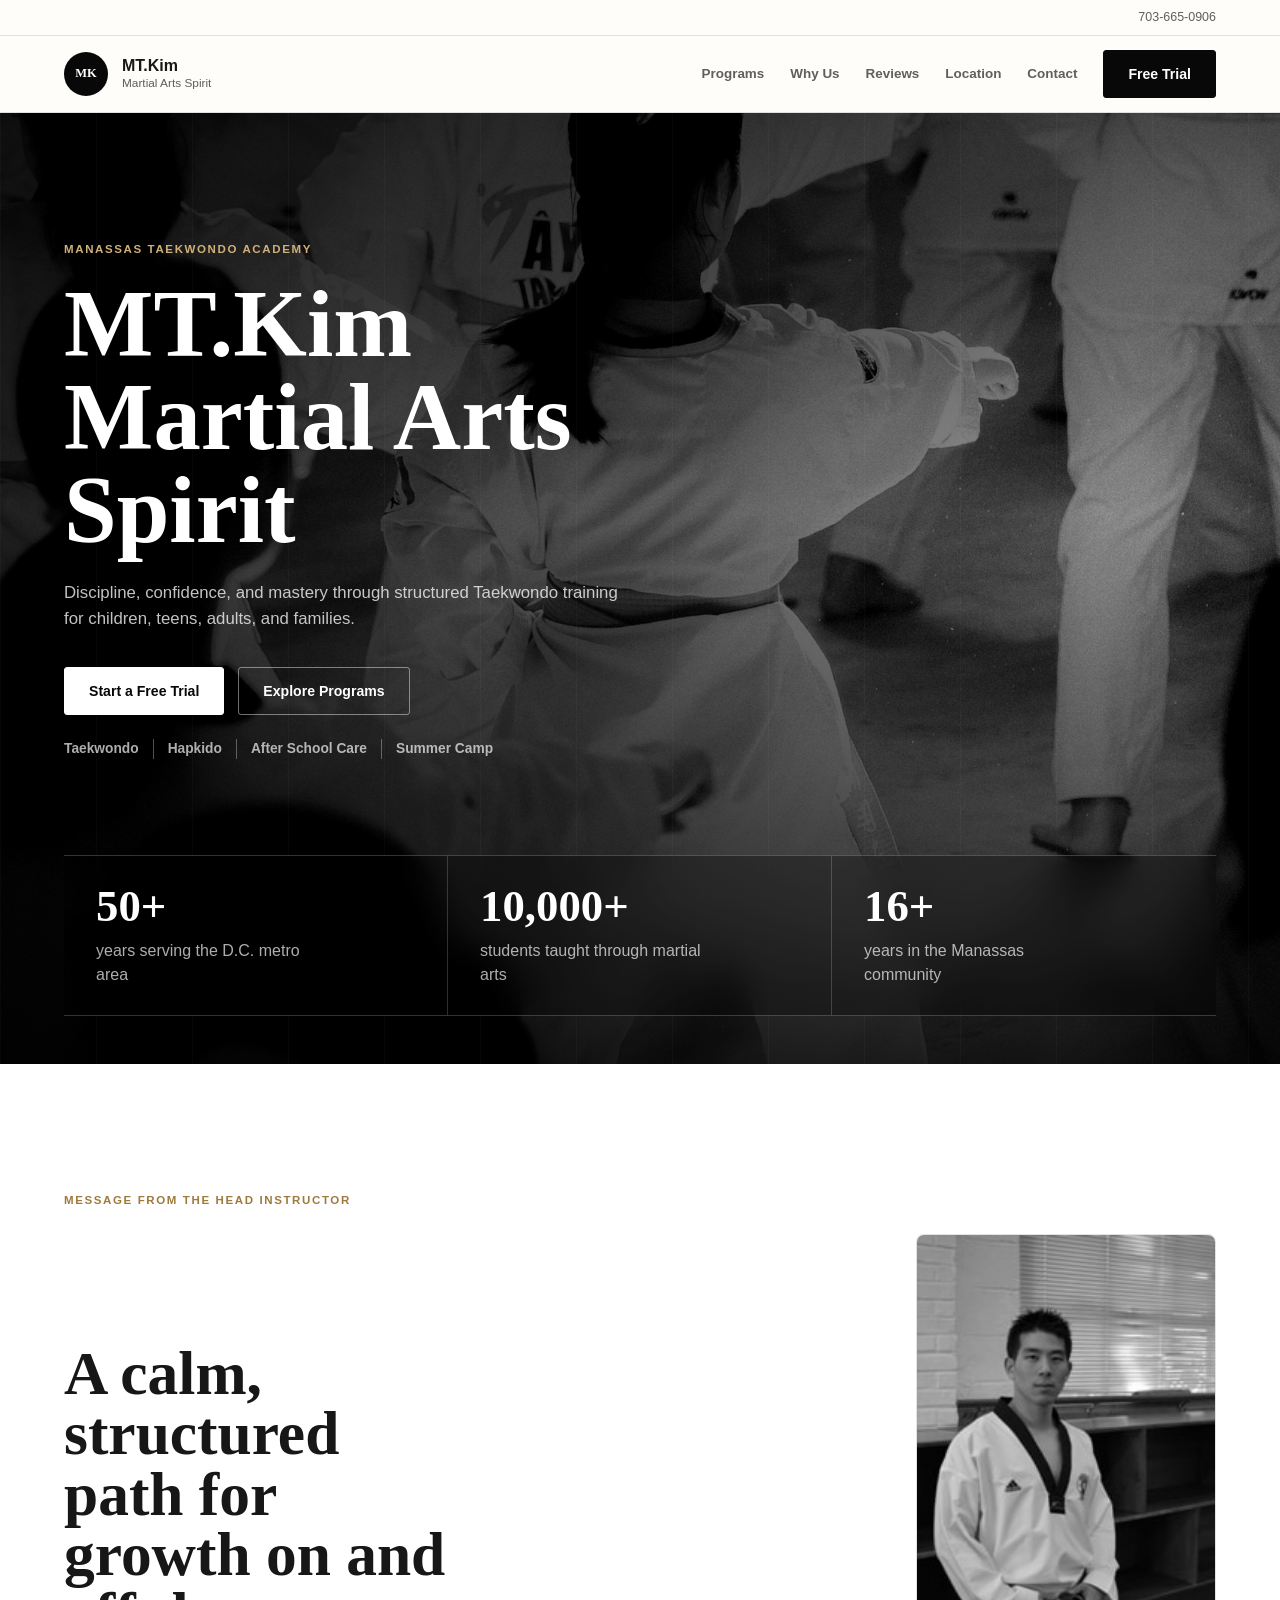
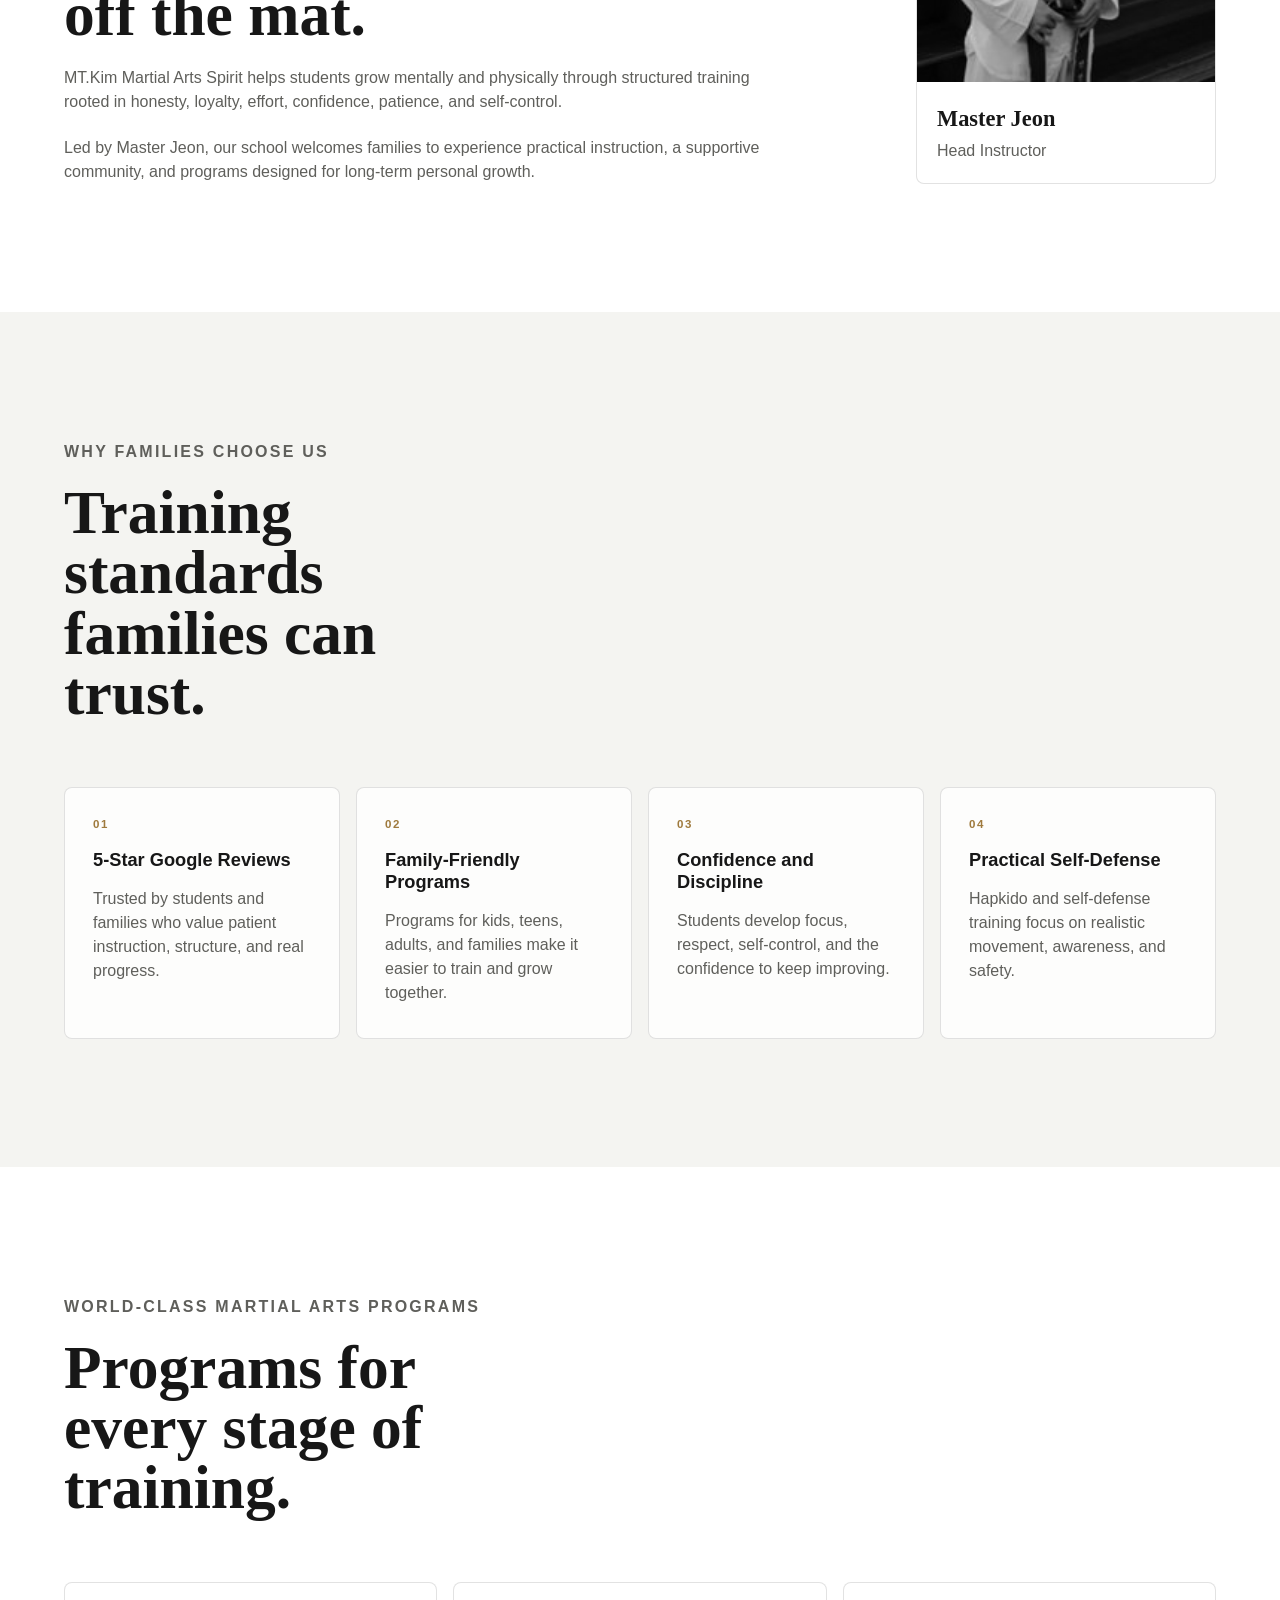
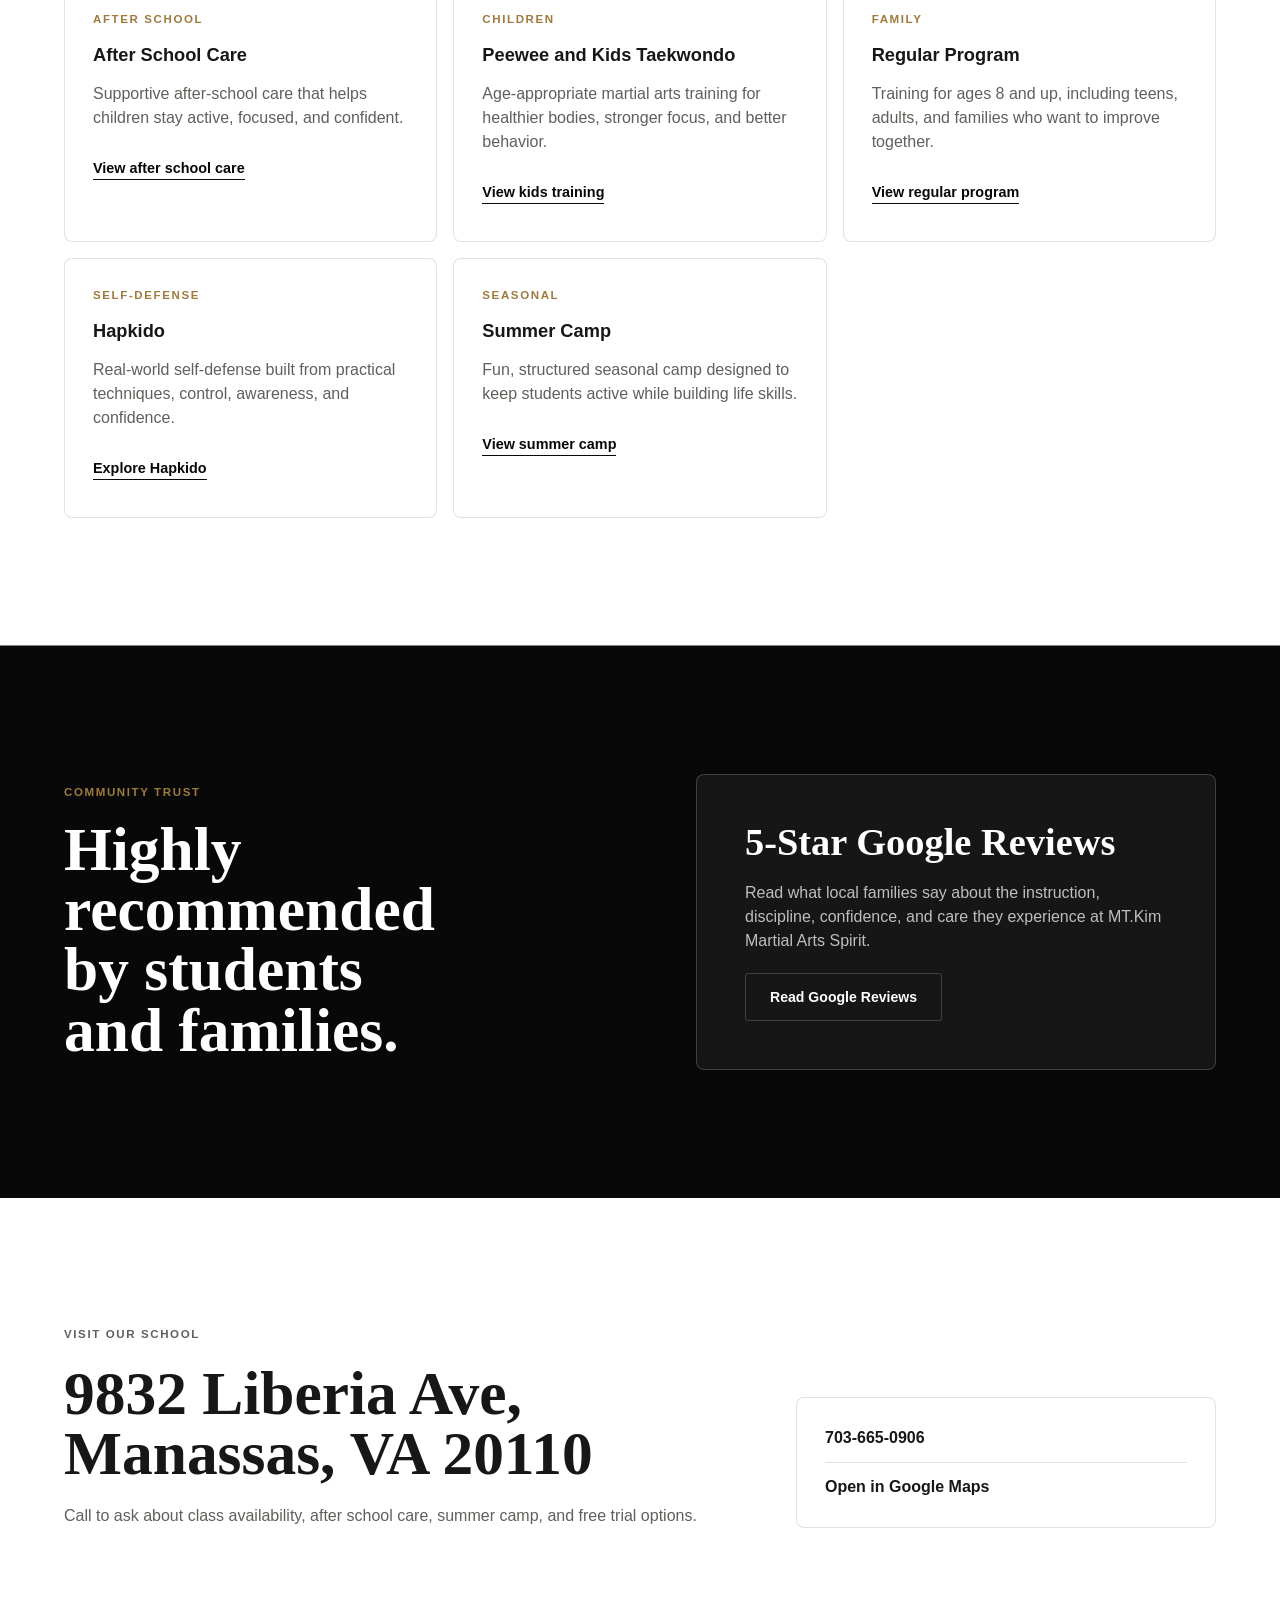
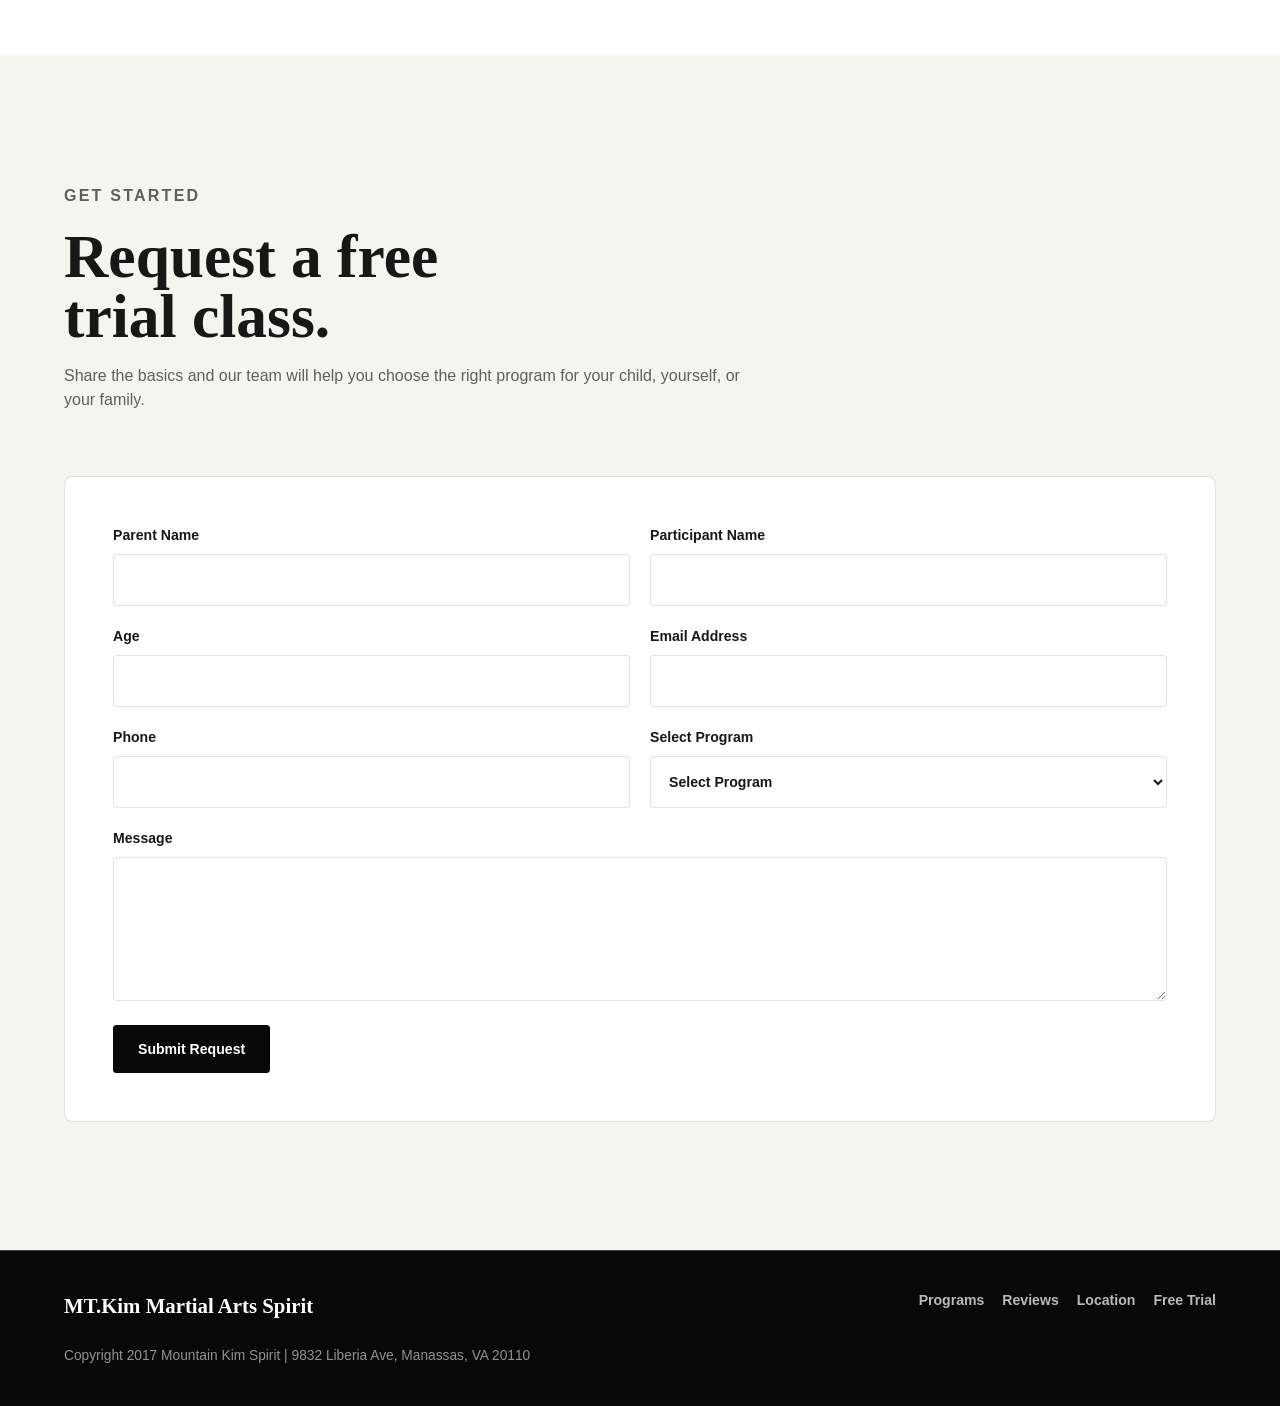
==== commit 8c1cb309: "Refresh program photography" ====
--- a/index.html
+++ b/index.html
@@ -13,7 +13,7 @@
     />
     <meta name="referrer" content="strict-origin-when-cross-origin" />
     <title>MT.Kim Martial Arts Spirit | Taekwondo in Manassas, VA</title>
-    <link rel="stylesheet" href="styles.css?v=program-pages-20260520b" />
+    <link rel="stylesheet" href="styles.css?v=photo-refresh-20260520" />
     <script src="script.js" defer></script>
   </head>
   <body>
@@ -77,10 +77,10 @@
 
         <figure class="hero-media">
           <img
-            src="assets/taekwondo-training.jpg"
-            alt="Taekwondo students training together in a clean martial arts studio"
-            width="1280"
-            height="848"
+            src="assets/hero-class.jpg"
+            alt="Martial arts students practicing together in a focused black and white class"
+            width="1800"
+            height="2700"
             decoding="async"
           />
         </figure>
--- a/styles.css
+++ b/styles.css
@@ -249,7 +249,7 @@
   padding: clamp(88px, 10vw, 144px) var(--page) clamp(24px, 4vw, 48px);
   overflow: hidden;
   color: var(--white);
-  background: url("assets/taekwondo-training.jpg") center / cover no-repeat;
+  background: url("assets/hero-class.jpg") center / cover no-repeat;
 }
 
 .hero-section::before,
@@ -607,7 +607,7 @@
   object-fit: cover;
   border: 1px solid var(--line);
   border-radius: var(--radius);
-  filter: grayscale(1) contrast(1.03);
+  filter: saturate(0.82) contrast(1.04);
 }
 
 .program-detail-section,
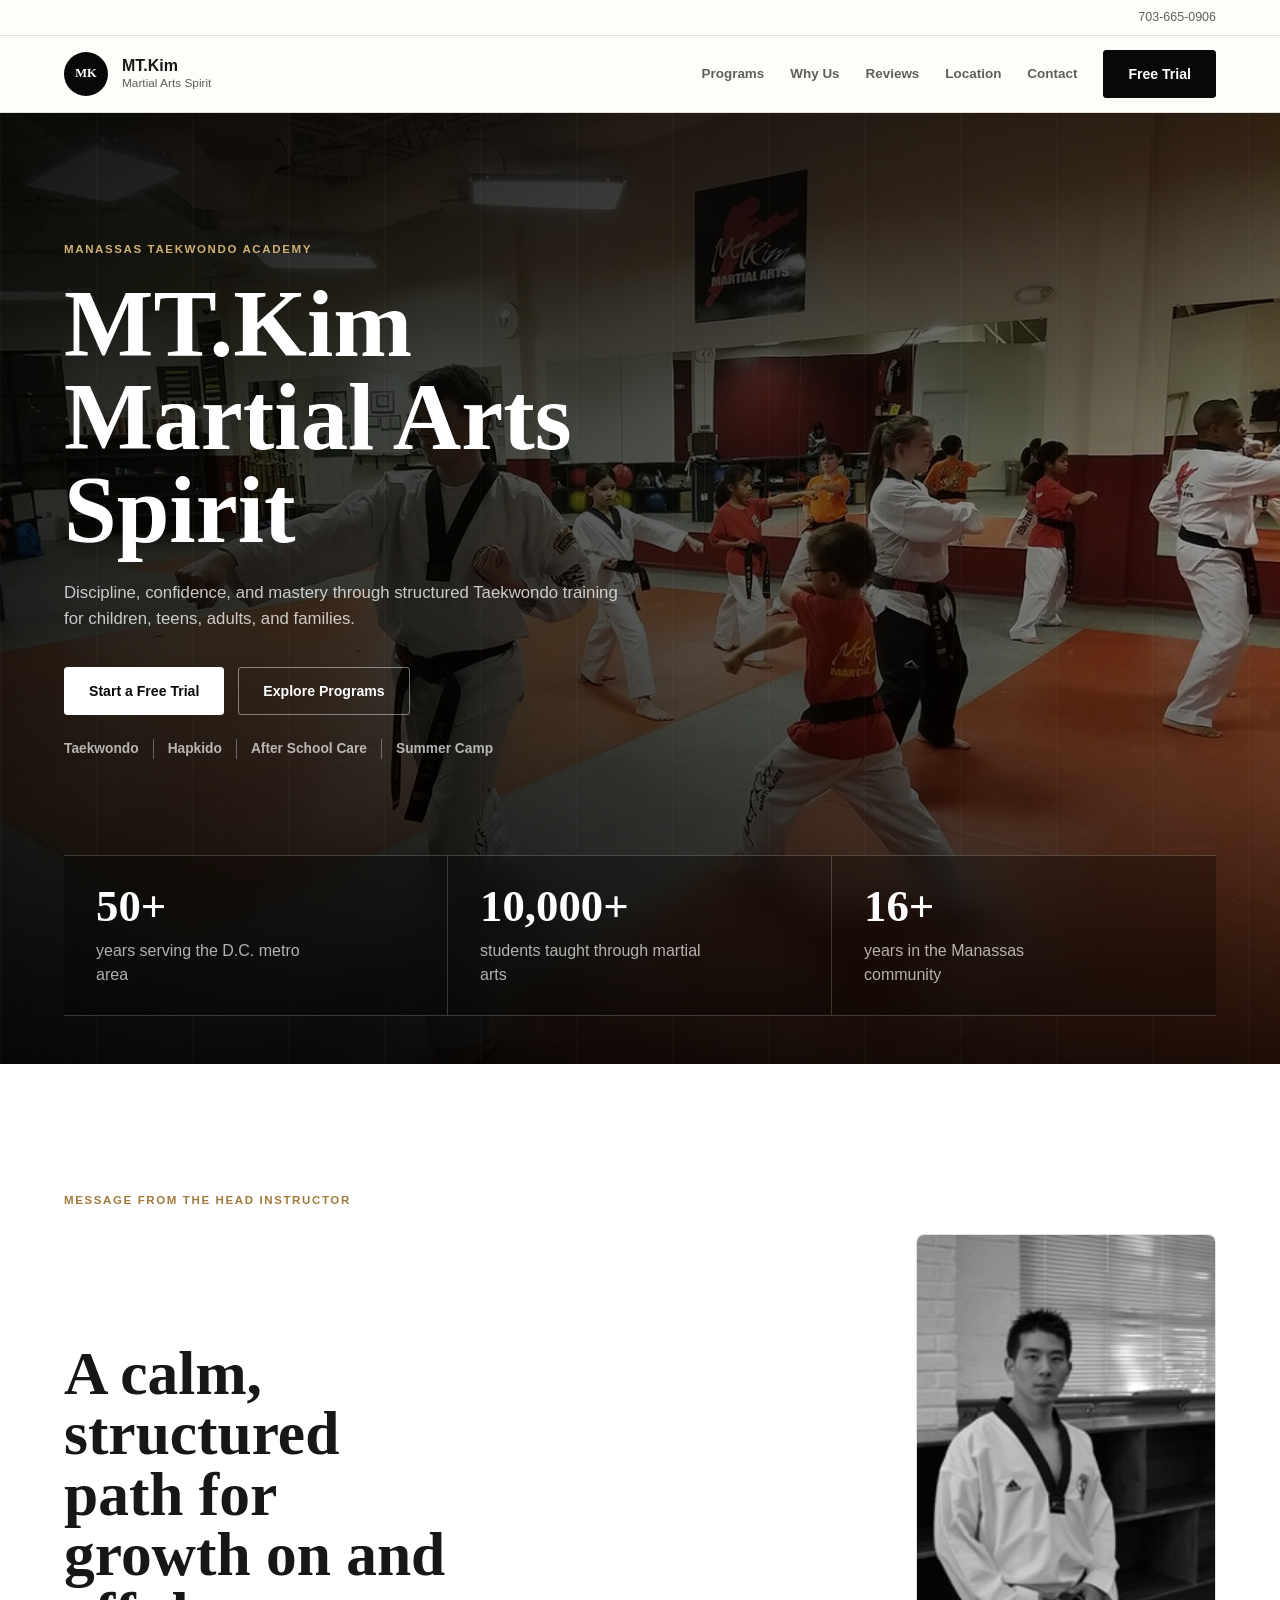
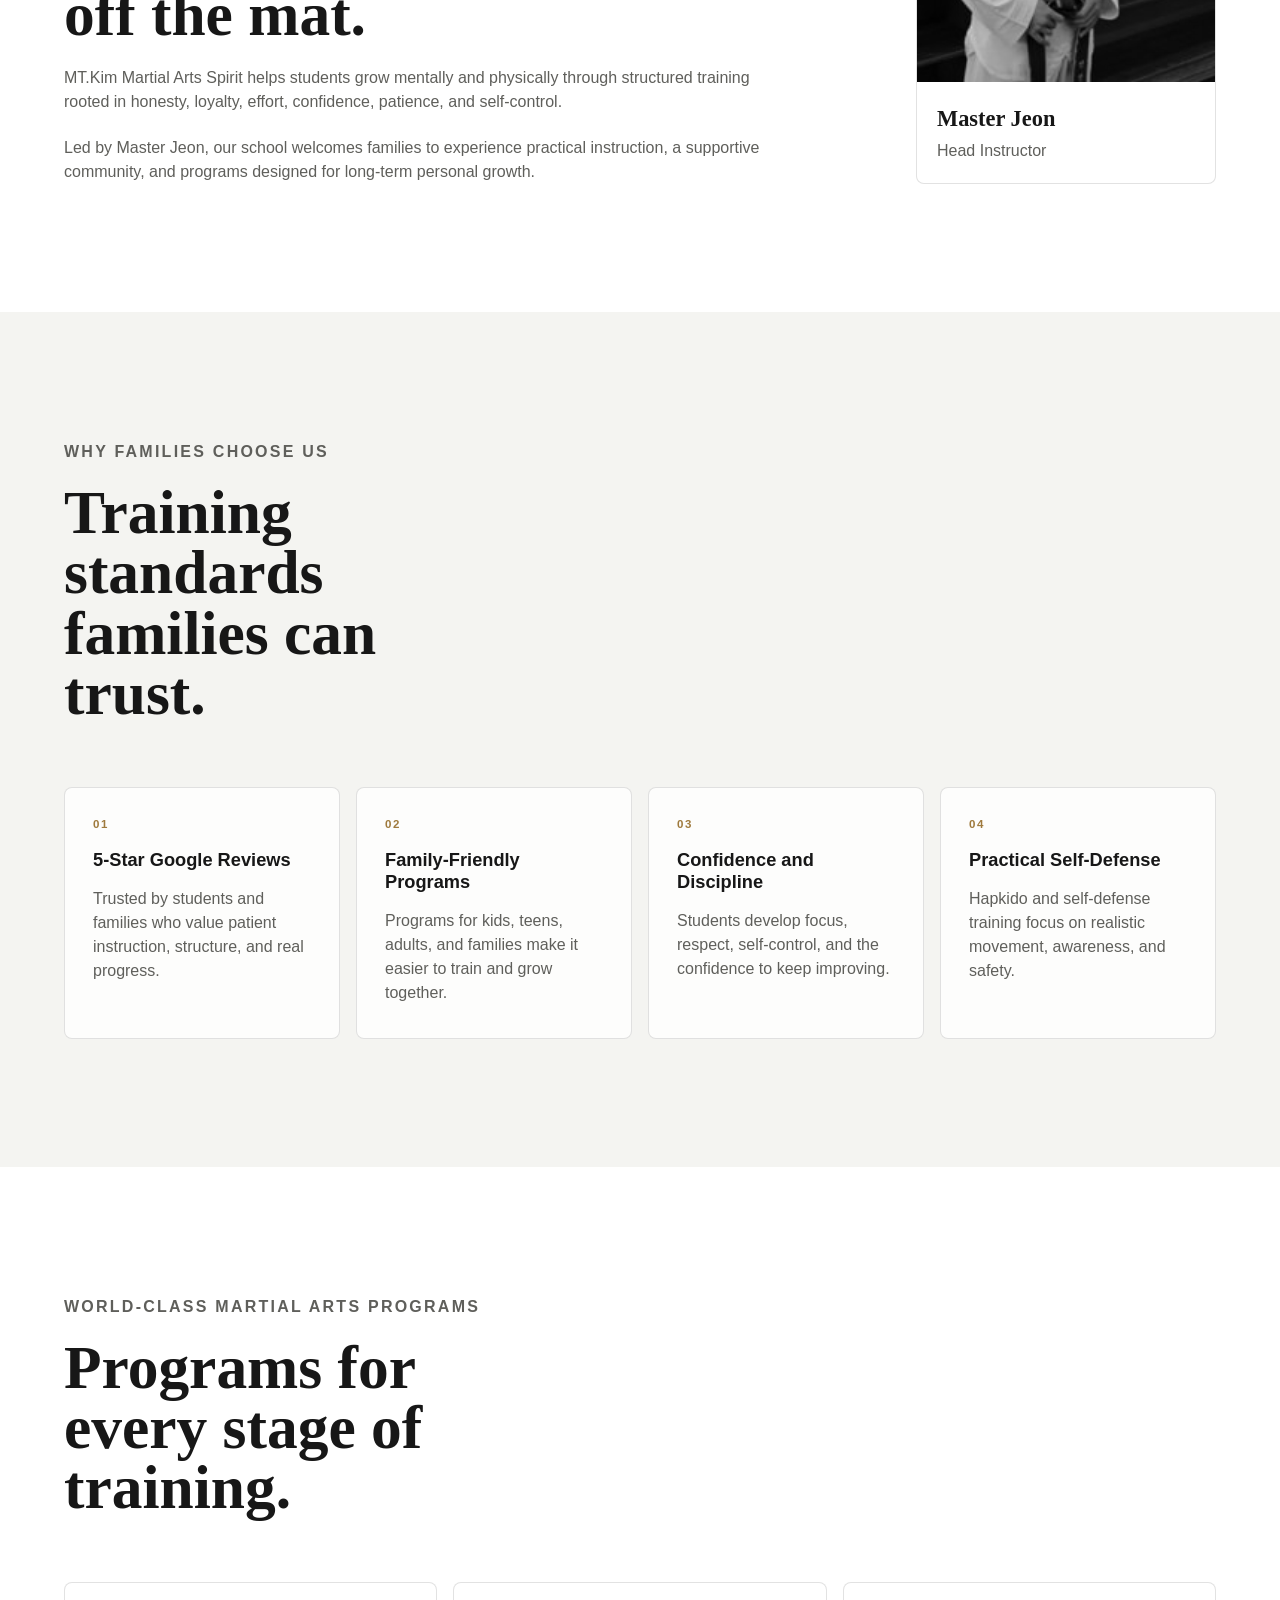
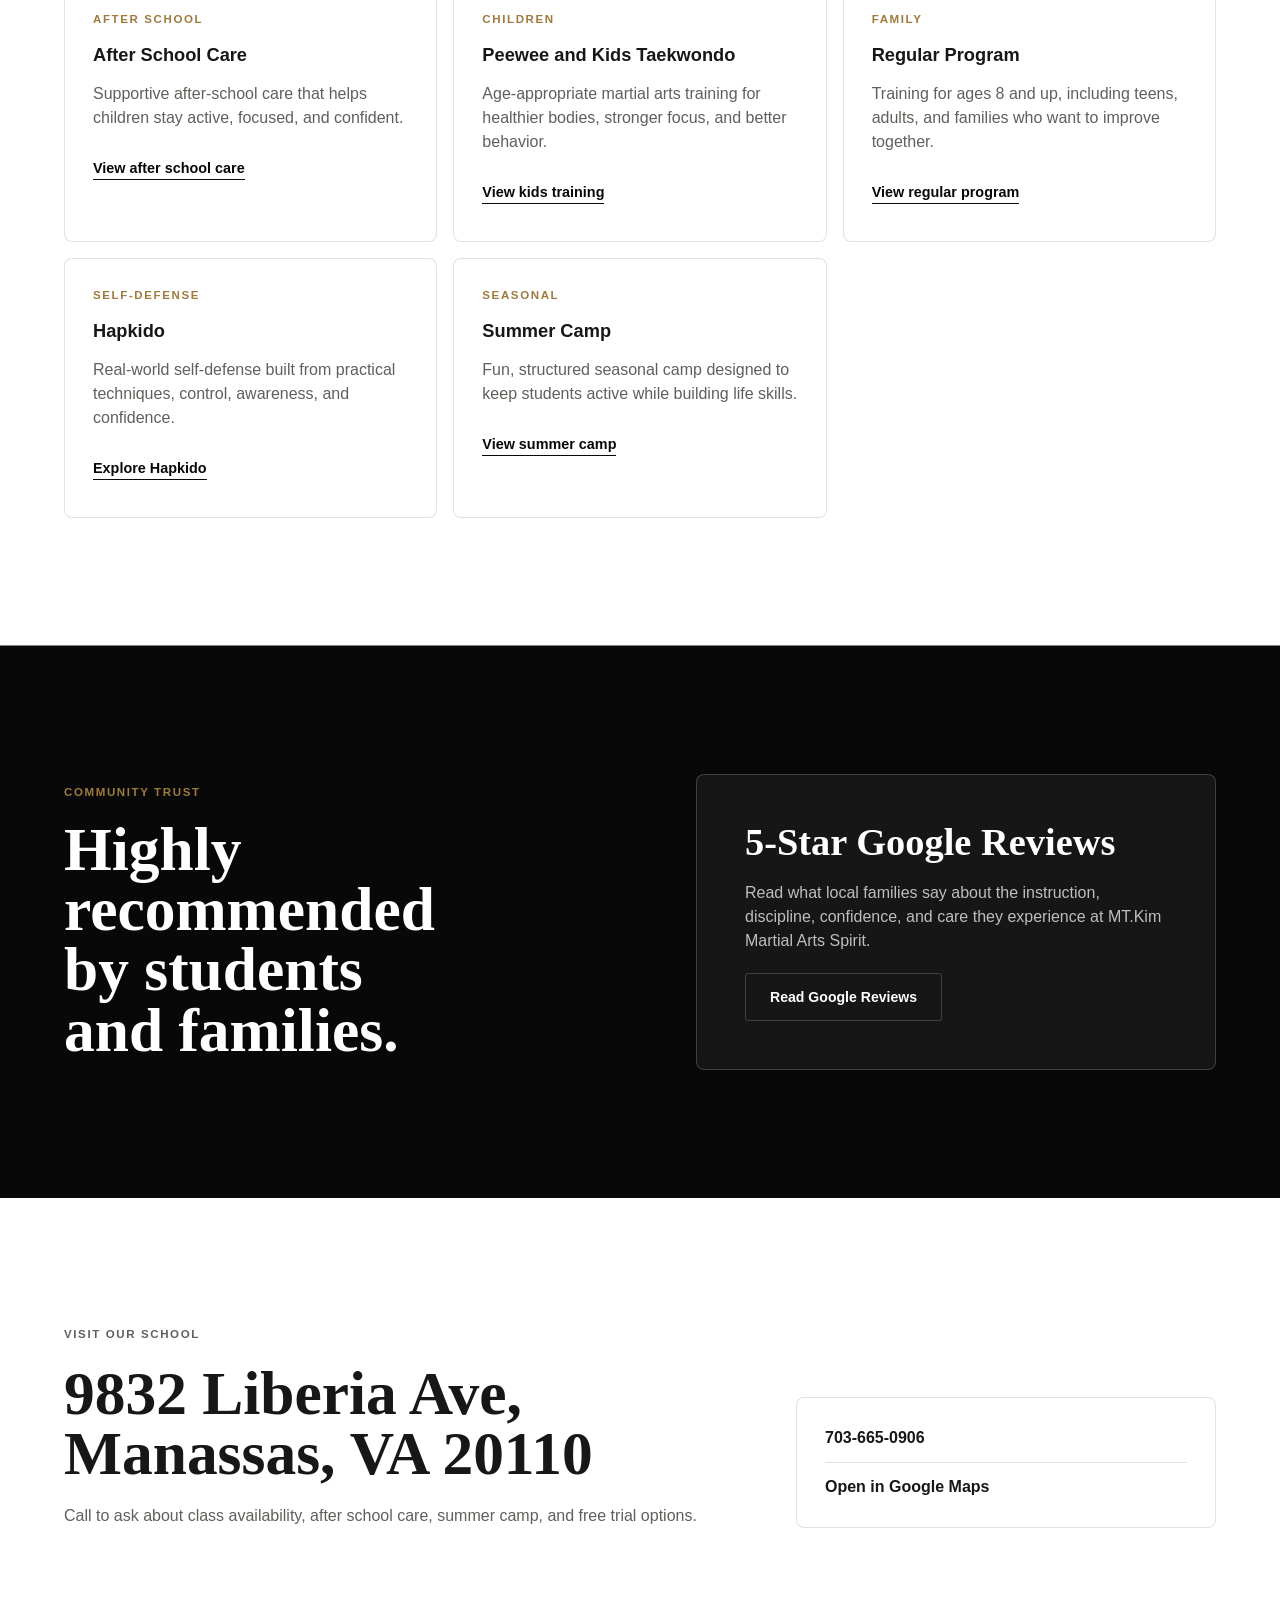
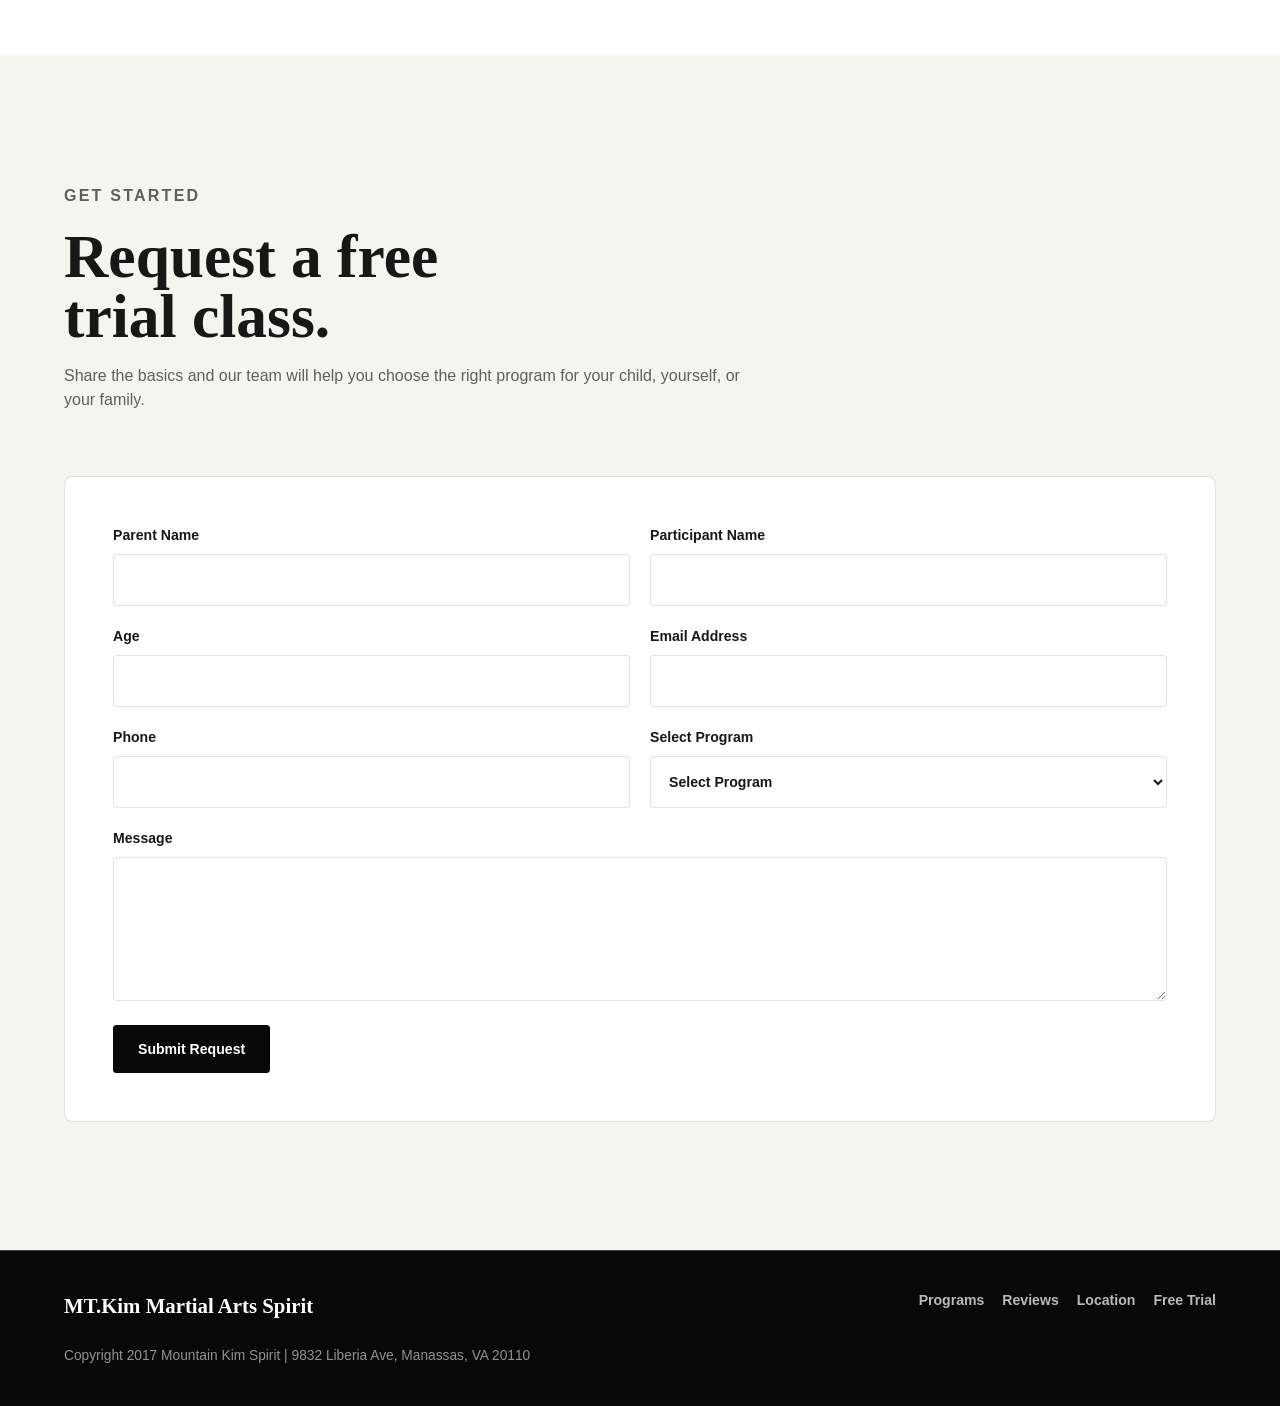
==== commit ccb9a44c: "Use school-owned program photos" ====
--- a/index.html
+++ b/index.html
@@ -13,7 +13,7 @@
     />
     <meta name="referrer" content="strict-origin-when-cross-origin" />
     <title>MT.Kim Martial Arts Spirit | Taekwondo in Manassas, VA</title>
-    <link rel="stylesheet" href="styles.css?v=photo-refresh-20260520" />
+    <link rel="stylesheet" href="styles.css?v=school-photos-20260520" />
     <script src="script.js" defer></script>
   </head>
   <body>
@@ -77,10 +77,10 @@
 
         <figure class="hero-media">
           <img
-            src="assets/hero-class.jpg"
-            alt="Martial arts students practicing together in a focused black and white class"
-            width="1800"
-            height="2700"
+            src="assets/hero-class.jpg?v=school-photos-20260520"
+            alt="MT.Kim students practicing Taekwondo together inside the Manassas dojang"
+            width="1200"
+            height="900"
             decoding="async"
           />
         </figure>
--- a/styles.css
+++ b/styles.css
@@ -249,7 +249,7 @@
   padding: clamp(88px, 10vw, 144px) var(--page) clamp(24px, 4vw, 48px);
   overflow: hidden;
   color: var(--white);
-  background: url("assets/hero-class.jpg") center / cover no-repeat;
+  background: url("assets/hero-class.jpg?v=school-photos-20260520") center / cover no-repeat;
 }
 
 .hero-section::before,
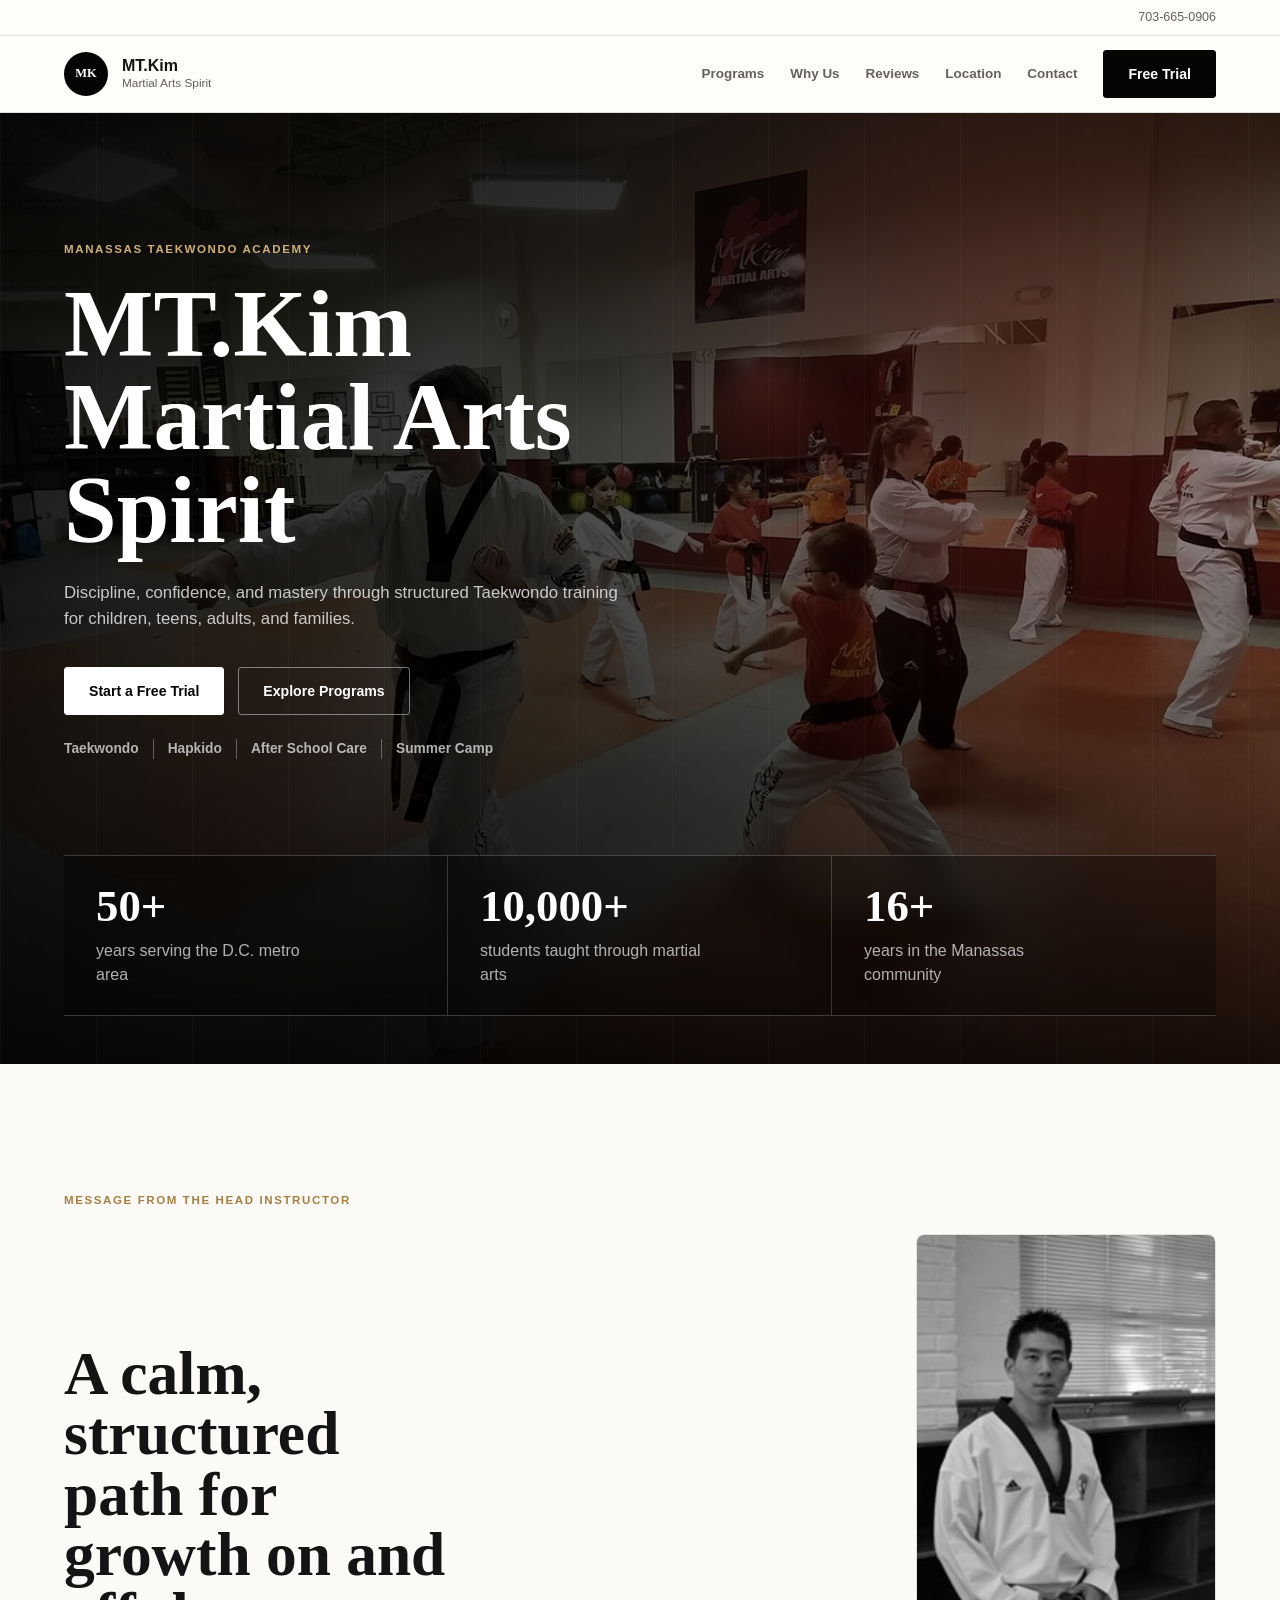
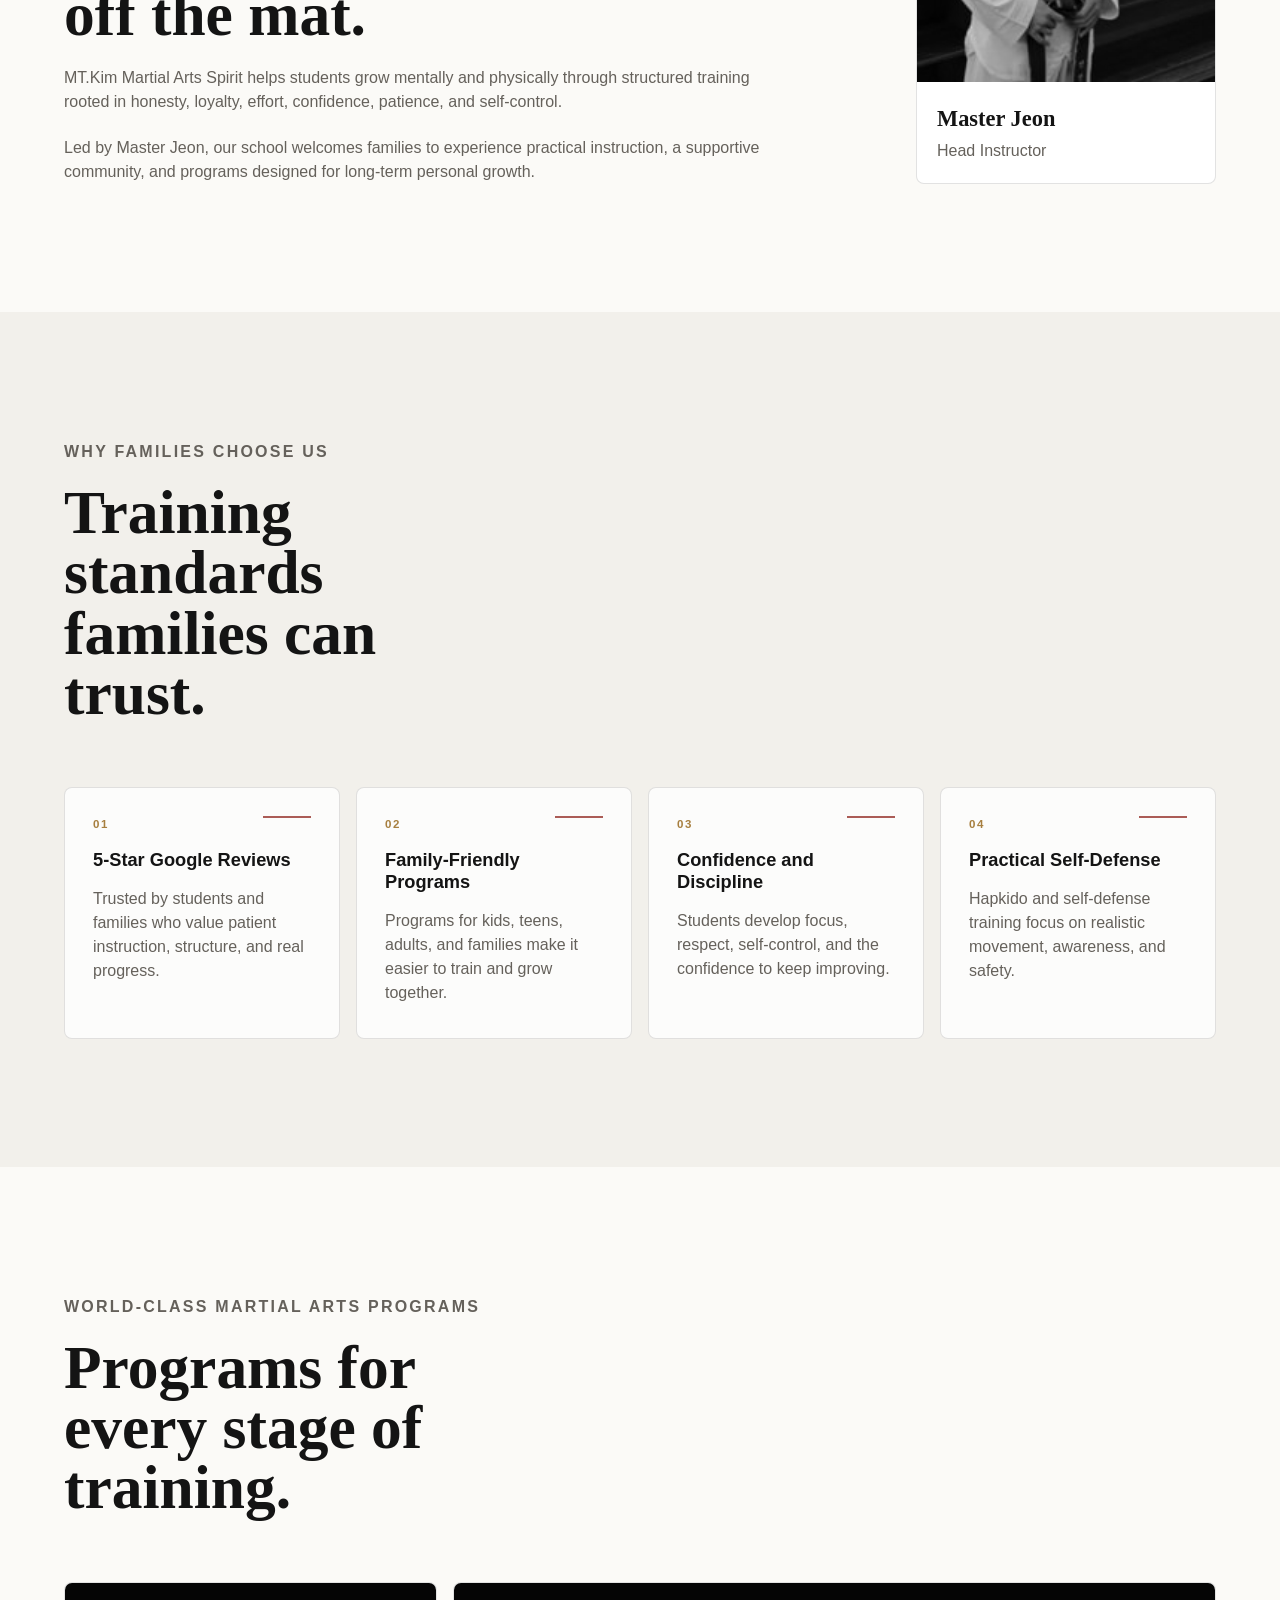
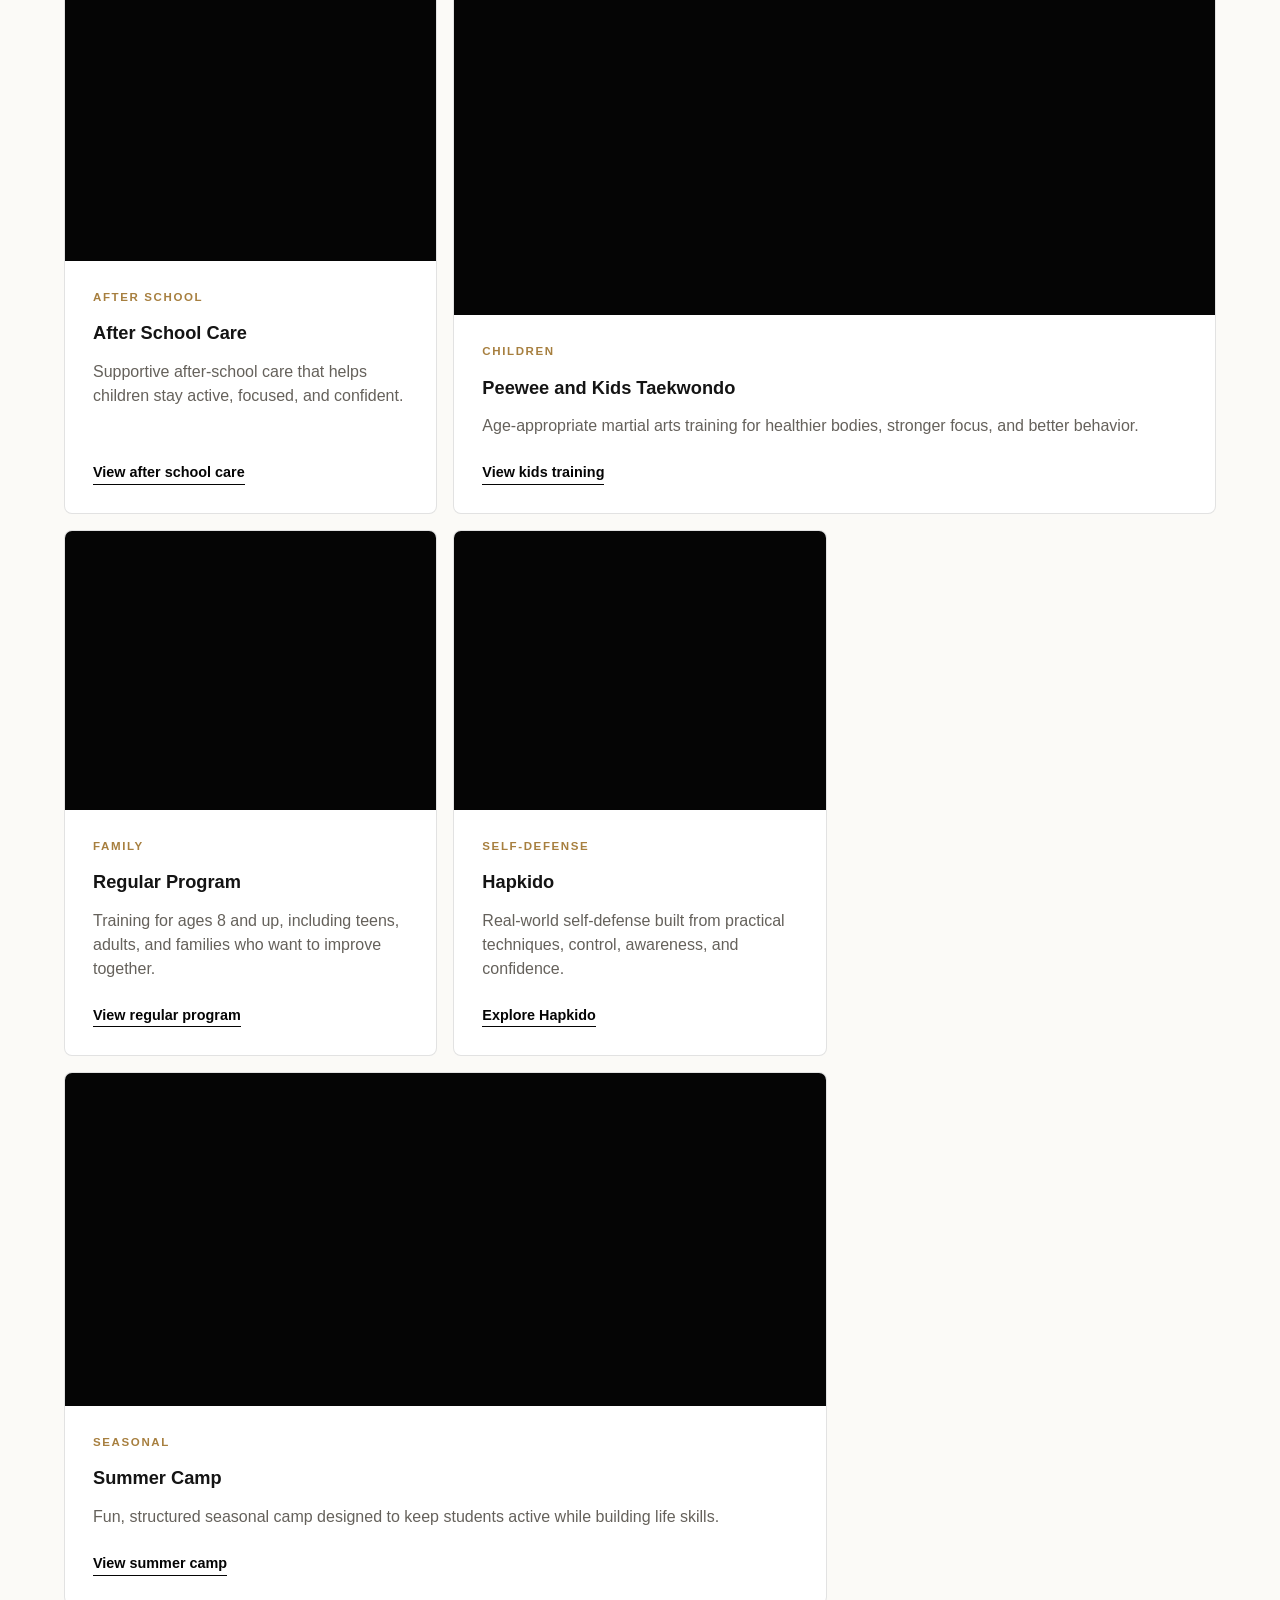
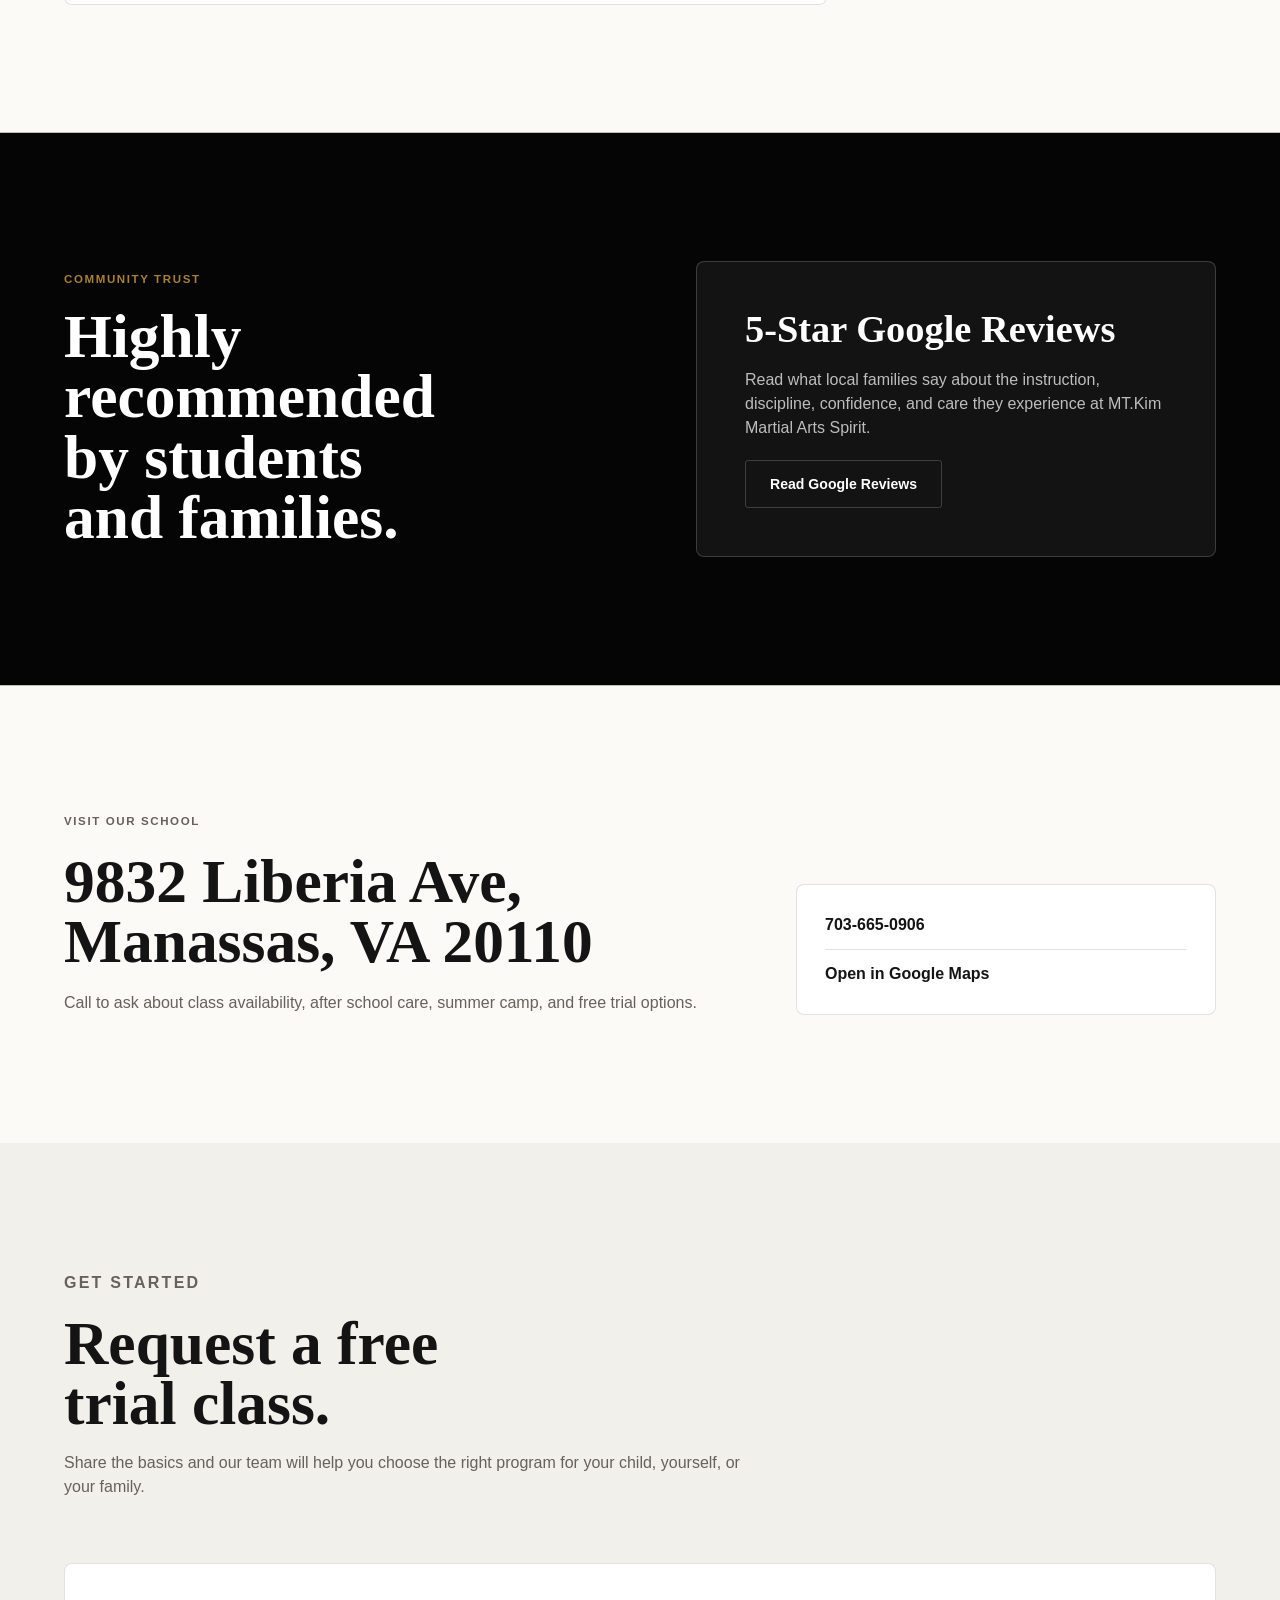
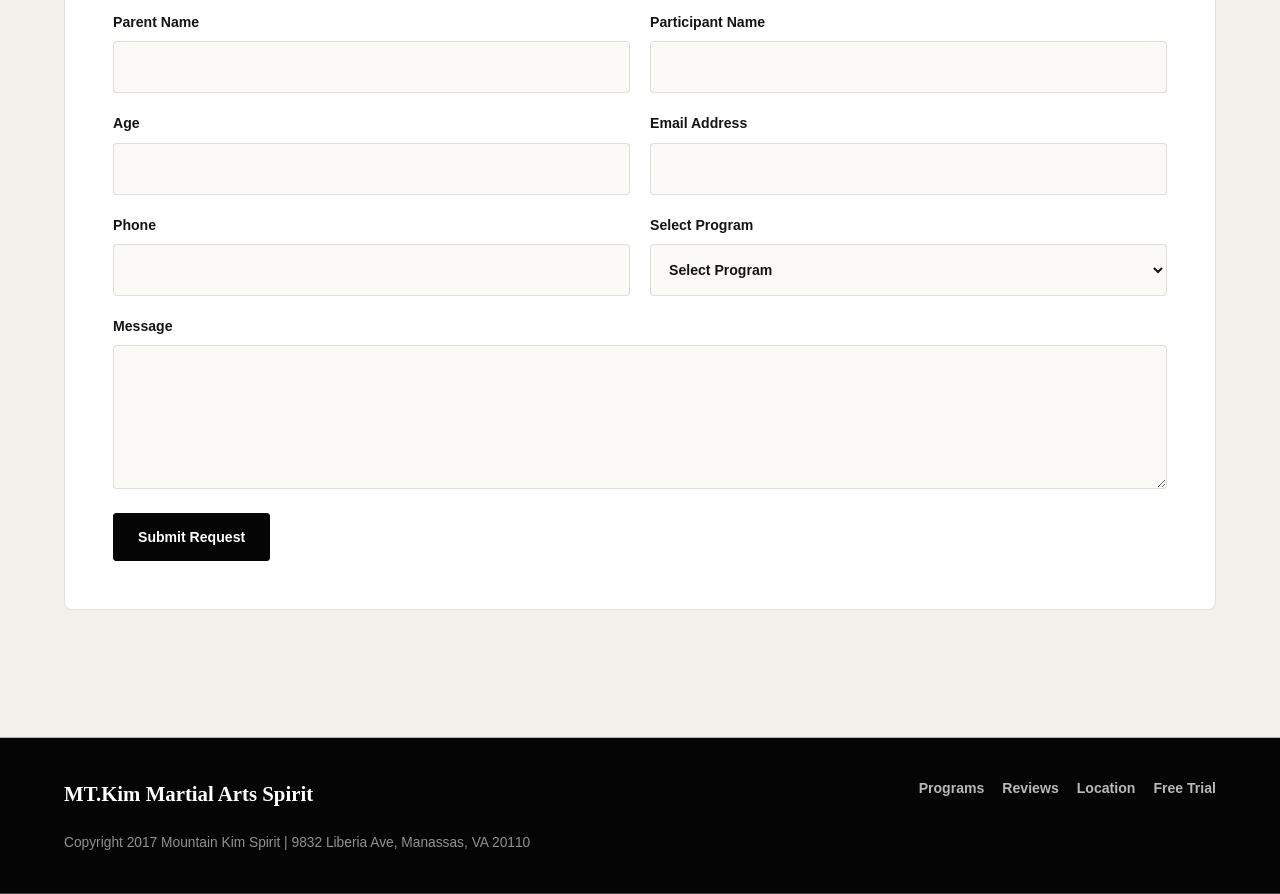
==== commit 00d320b2: "Refresh site with modern editorial layout" ====
--- a/index.html
+++ b/index.html
@@ -13,7 +13,7 @@
     />
     <meta name="referrer" content="strict-origin-when-cross-origin" />
     <title>MT.Kim Martial Arts Spirit | Taekwondo in Manassas, VA</title>
-    <link rel="stylesheet" href="styles.css?v=school-photos-20260520" />
+    <link rel="stylesheet" href="styles.css?v=trend-refresh-20260520" />
     <script src="script.js" defer></script>
   </head>
   <body>
@@ -81,7 +81,8 @@
             alt="MT.Kim students practicing Taekwondo together inside the Manassas dojang"
             width="1200"
             height="900"
-            decoding="async"
+            decoding="sync"
+            fetchpriority="high"
           />
         </figure>
 
@@ -172,30 +173,80 @@
 
         <div class="program-grid">
           <article class="program-card">
+            <figure class="program-card-media">
+              <img
+                src="assets/after-school-care.jpg?v=school-photos-20260520"
+                alt=""
+                width="1080"
+                height="1080"
+                loading="lazy"
+                decoding="async"
+              />
+            </figure>
             <span class="program-label">After School</span>
             <h3>After School Care</h3>
             <p>Supportive after-school care that helps children stay active, focused, and confident.</p>
             <a href="after-school-care.html">View after school care</a>
           </article>
           <article class="program-card">
+            <figure class="program-card-media">
+              <img
+                src="assets/kids-taekwondo.jpg?v=school-photos-20260520"
+                alt=""
+                width="1580"
+                height="1053"
+                loading="lazy"
+                decoding="async"
+              />
+            </figure>
             <span class="program-label">Children</span>
             <h3>Peewee and Kids Taekwondo</h3>
             <p>Age-appropriate martial arts training for healthier bodies, stronger focus, and better behavior.</p>
             <a href="children-taekwondo.html">View kids training</a>
           </article>
           <article class="program-card">
+            <figure class="program-card-media">
+              <img
+                src="assets/regular-program.jpg?v=school-photos-20260520"
+                alt=""
+                width="1309"
+                height="871"
+                loading="lazy"
+                decoding="async"
+              />
+            </figure>
             <span class="program-label">Family</span>
             <h3>Regular Program</h3>
             <p>Training for ages 8 and up, including teens, adults, and families who want to improve together.</p>
             <a href="regular-program.html">View regular program</a>
           </article>
           <article class="program-card">
+            <figure class="program-card-media">
+              <img
+                src="assets/self-defense-alt.jpg?v=school-photos-20260520"
+                alt=""
+                width="1800"
+                height="1200"
+                loading="lazy"
+                decoding="async"
+              />
+            </figure>
             <span class="program-label">Self-Defense</span>
             <h3>Hapkido</h3>
             <p>Real-world self-defense built from practical techniques, control, awareness, and confidence.</p>
             <a href="hapkido.html">Explore Hapkido</a>
           </article>
           <article class="program-card program-card-wide">
+            <figure class="program-card-media">
+              <img
+                src="assets/summer-camp.jpg?v=school-photos-20260520"
+                alt=""
+                width="1800"
+                height="1200"
+                loading="lazy"
+                decoding="async"
+              />
+            </figure>
             <span class="program-label">Seasonal</span>
             <h3>Summer Camp</h3>
             <p>Fun, structured seasonal camp designed to keep students active while building life skills.</p>
--- a/styles.css
+++ b/styles.css
@@ -1,20 +1,21 @@
 :root {
-  --black: #080808;
-  --ink: #171717;
-  --muted: #5f5f5b;
-  --stone: #f4f4f1;
-  --paper: #ffffff;
+  --black: #050505;
+  --ink: #141414;
+  --muted: #65615b;
+  --stone: #f2f0eb;
+  --paper: #fbfaf7;
   --white: #ffffff;
   --line: rgba(23, 23, 23, 0.12);
   --line-strong: rgba(23, 23, 23, 0.22);
   --line-invert: rgba(255, 255, 255, 0.18);
-  --gold: #9f7a3d;
-  --shadow: 0 28px 80px rgba(8, 8, 8, 0.12);
-  --shadow-tight: 0 16px 48px rgba(8, 8, 8, 0.1);
+  --gold: #a77f3f;
+  --red: #8d1f17;
+  --shadow: 0 32px 90px rgba(8, 8, 8, 0.16);
+  --shadow-tight: 0 18px 54px rgba(8, 8, 8, 0.12);
   --radius: 8px;
   --page: clamp(20px, 5vw, 80px);
   --max: 1320px;
-  --sans: Arial, Helvetica, sans-serif;
+  --sans: "Segoe UI", Arial, Helvetica, sans-serif;
   --serif: Georgia, "Times New Roman", serif;
 }
 
@@ -45,18 +46,29 @@
 }
 
 img,
-svg {
+svg,
+video {
   display: block;
-  max-width: 100%;
-}
-
-img {
-  height: auto;
+  max-inline-size: 100%;
+}
+
+img,
+video {
+  block-size: auto;
 }
 
 a {
   color: inherit;
   text-decoration: none;
+}
+
+a:focus-visible,
+button:focus-visible,
+input:focus-visible,
+select:focus-visible,
+textarea:focus-visible {
+  outline: 3px solid rgba(167, 127, 63, 0.56);
+  outline-offset: 4px;
 }
 
 button,
@@ -249,7 +261,7 @@
   padding: clamp(88px, 10vw, 144px) var(--page) clamp(24px, 4vw, 48px);
   overflow: hidden;
   color: var(--white);
-  background: url("assets/hero-class.jpg?v=school-photos-20260520") center / cover no-repeat;
+  background: var(--black);
 }
 
 .hero-section::before,
@@ -262,8 +274,9 @@
 
 .hero-section::before {
   background:
-    linear-gradient(110deg, rgba(0, 0, 0, 0.86) 0%, rgba(0, 0, 0, 0.62) 48%, rgba(0, 0, 0, 0.14) 100%),
-    linear-gradient(180deg, rgba(0, 0, 0, 0.42) 0%, rgba(0, 0, 0, 0.02) 42%, rgba(0, 0, 0, 0.82) 100%);
+    radial-gradient(circle at 80% 28%, rgba(141, 31, 23, 0.28), transparent 34%),
+    linear-gradient(110deg, rgba(0, 0, 0, 0.9) 0%, rgba(0, 0, 0, 0.68) 48%, rgba(0, 0, 0, 0.22) 100%),
+    linear-gradient(180deg, rgba(0, 0, 0, 0.44) 0%, rgba(0, 0, 0, 0.04) 42%, rgba(0, 0, 0, 0.82) 100%);
 }
 
 .hero-section::after {
@@ -347,24 +360,22 @@
 }
 
 .hero-media {
-  display: none;
-}
-
-.hero-media::before {
   position: absolute;
-  inset: 28px -18px -18px 28px;
-  z-index: -1;
-  border: 1px solid var(--line-strong);
-  border-radius: var(--radius);
-  content: "";
+  inset: 0;
+  z-index: -2;
+  display: block;
+  max-width: none;
+  margin: 0;
 }
 
 .hero-media img {
   width: 100%;
-  aspect-ratio: 5 / 4;
+  height: 100%;
+  aspect-ratio: auto;
   object-fit: cover;
-  border-radius: 5px;
-  filter: grayscale(1) contrast(1.04);
+  object-position: center 42%;
+  border-radius: 0;
+  filter: saturate(0.74) contrast(1.08);
 }
 
 .trust-strip {
@@ -505,7 +516,7 @@
   border: 1px solid var(--line);
   border-radius: var(--radius);
   background: rgba(255, 255, 255, 0.78);
-  transition: border-color 180ms ease, transform 180ms ease, box-shadow 180ms ease;
+  transition: border-color 180ms ease, transform 180ms ease, box-shadow 180ms ease, background 180ms ease;
 }
 
 .feature-card:hover,
@@ -515,19 +526,80 @@
   transform: translateY(-3px);
 }
 
+.feature-card {
+  position: relative;
+  overflow: hidden;
+}
+
+.feature-card::before {
+  position: absolute;
+  top: 28px;
+  right: 28px;
+  width: 48px;
+  height: 2px;
+  background: var(--red);
+  content: "";
+  opacity: 0.72;
+}
+
 .program-grid {
-  grid-template-columns: repeat(3, minmax(0, 1fr));
+  grid-template-columns: repeat(6, minmax(0, 1fr));
 }
 
 .program-card {
-  min-height: 260px;
+  grid-column: span 2;
+  grid-template-rows: auto auto auto 1fr auto;
+  min-height: 420px;
+  overflow: hidden;
+  padding: 0;
   background: var(--white);
+}
+
+.program-card:nth-child(2),
+.program-card-wide {
+  grid-column: span 4;
+}
+
+.program-card-media {
+  margin: 0;
+  background: var(--black);
+}
+
+.program-card-media img {
+  width: 100%;
+  aspect-ratio: 4 / 3;
+  object-fit: cover;
+  filter: saturate(0.86) contrast(1.06);
+  transition: transform 220ms ease, filter 220ms ease;
+}
+
+.program-card:nth-child(2) .program-card-media img,
+.program-card-wide .program-card-media img {
+  aspect-ratio: 16 / 7;
+}
+
+.program-card:hover .program-card-media img {
+  filter: saturate(0.96) contrast(1.08);
+  transform: scale(1.025);
+}
+
+.program-card .program-label,
+.program-card h3,
+.program-card p,
+.program-card a {
+  margin-right: 28px;
+  margin-left: 28px;
+}
+
+.program-card .program-label {
+  margin-top: 12px;
 }
 
 .program-card a {
   align-self: end;
   justify-self: start;
-  margin-top: 12px;
+  margin-top: 8px;
+  margin-bottom: 28px;
   color: var(--black);
   font-size: 0.9rem;
   font-weight: 900;
@@ -576,7 +648,10 @@
   padding: clamp(28px, 4vw, 44px);
   border: 1px solid var(--line);
   border-radius: var(--radius);
-  background: var(--stone);
+  background:
+    linear-gradient(145deg, rgba(255, 255, 255, 0.96), rgba(242, 240, 235, 0.92)),
+    var(--stone);
+  box-shadow: var(--shadow-tight);
 }
 
 .program-hero-panel strong {
@@ -603,11 +678,18 @@
 
 .program-visual img {
   width: 100%;
-  max-height: 440px;
+  max-height: 520px;
   object-fit: cover;
   border: 1px solid var(--line);
   border-radius: var(--radius);
-  filter: saturate(0.82) contrast(1.04);
+  filter: saturate(0.88) contrast(1.05);
+  box-shadow: var(--shadow-tight);
+}
+
+.program-visual-full img {
+  height: auto;
+  max-height: none;
+  object-fit: contain;
 }
 
 .program-detail-section,
@@ -669,6 +751,89 @@
   background: var(--stone);
   box-shadow: 0 0 0 100vmax var(--stone);
   clip-path: inset(0 -100vmax);
+}
+
+.program-video-section {
+  max-width: var(--max);
+  margin: 0 auto;
+  padding: clamp(72px, 9vw, 120px) var(--page);
+}
+
+.program-video-section .program-related-header p:last-child {
+  max-width: 680px;
+  color: var(--muted);
+}
+
+.video-grid {
+  display: grid;
+  grid-template-columns: repeat(2, minmax(0, 1fr));
+  gap: 18px;
+}
+
+.video-card {
+  display: grid;
+  gap: 16px;
+  overflow: hidden;
+  padding: 0;
+  border: 1px solid var(--line);
+  border-radius: var(--radius);
+  background: var(--white);
+  box-shadow: 0 18px 52px rgba(8, 8, 8, 0.08);
+}
+
+.video-link {
+  position: relative;
+  display: block;
+  overflow: hidden;
+  background: var(--black);
+}
+
+.video-link img,
+.video-card video {
+  width: 100%;
+  aspect-ratio: 16 / 9;
+  object-fit: cover;
+  display: block;
+  background: var(--black);
+}
+
+.video-link img {
+  filter: saturate(0.92) contrast(1.05);
+  transition: transform 180ms ease, filter 180ms ease;
+}
+
+.video-link:hover img {
+  filter: saturate(1) contrast(1.08);
+  transform: scale(1.03);
+}
+
+.play-icon {
+  position: absolute;
+  inset: 50% auto auto 50%;
+  width: 56px;
+  height: 56px;
+  background: rgba(255, 255, 255, 0.94);
+  border-radius: 50%;
+  box-shadow: var(--shadow-tight);
+  transform: translate(-50%, -50%);
+}
+
+.play-icon::before {
+  position: absolute;
+  top: 50%;
+  left: 52%;
+  width: 0;
+  height: 0;
+  border-top: 10px solid transparent;
+  border-bottom: 10px solid transparent;
+  border-left: 15px solid var(--black);
+  content: "";
+  transform: translate(-35%, -50%);
+}
+
+.video-card h3 {
+  padding: 0 18px 20px;
+  font-size: 1.05rem;
 }
 
 .program-related-header {
@@ -917,8 +1082,21 @@
     grid-template-columns: repeat(2, minmax(0, 1fr));
   }
 
+  .program-card,
+  .program-card:nth-child(2) {
+    grid-column: span 1;
+  }
+
+  .program-card-wide {
+    grid-column: span 2;
+  }
+
   .program-link-grid {
     grid-template-columns: repeat(3, minmax(0, 1fr));
+  }
+
+  .video-grid {
+    grid-template-columns: 1fr;
   }
 }
 
@@ -931,10 +1109,6 @@
   .program-detail-section,
   .program-cta-section {
     grid-template-columns: 1fr;
-  }
-
-  .hero-media {
-    max-width: 620px;
   }
 
   .instructor-card {
@@ -1096,8 +1270,30 @@
     grid-template-columns: 1fr;
   }
 
+  .program-card,
+  .program-card:nth-child(2),
+  .program-card-wide {
+    grid-column: span 1;
+  }
+
+  .program-card .program-label,
+  .program-card h3,
+  .program-card p,
+  .program-card a {
+    margin-right: 24px;
+    margin-left: 24px;
+  }
+
+  .program-card a {
+    margin-bottom: 24px;
+  }
+
+  .program-card:nth-child(2) .program-card-media img,
+  .program-card-wide .program-card-media img {
+    aspect-ratio: 4 / 3;
+  }
+
   .feature-card,
-  .program-card,
   .program-hero-panel,
   .benefit-item,
   .program-link-card,
@@ -1111,3 +1307,14 @@
     justify-content: flex-start;
   }
 }
+
+@media (prefers-reduced-motion: reduce) {
+  *,
+  *::before,
+  *::after {
+    scroll-behavior: auto !important;
+    transition-duration: 0.01ms !important;
+    animation-duration: 0.01ms !important;
+    animation-iteration-count: 1 !important;
+  }
+}
